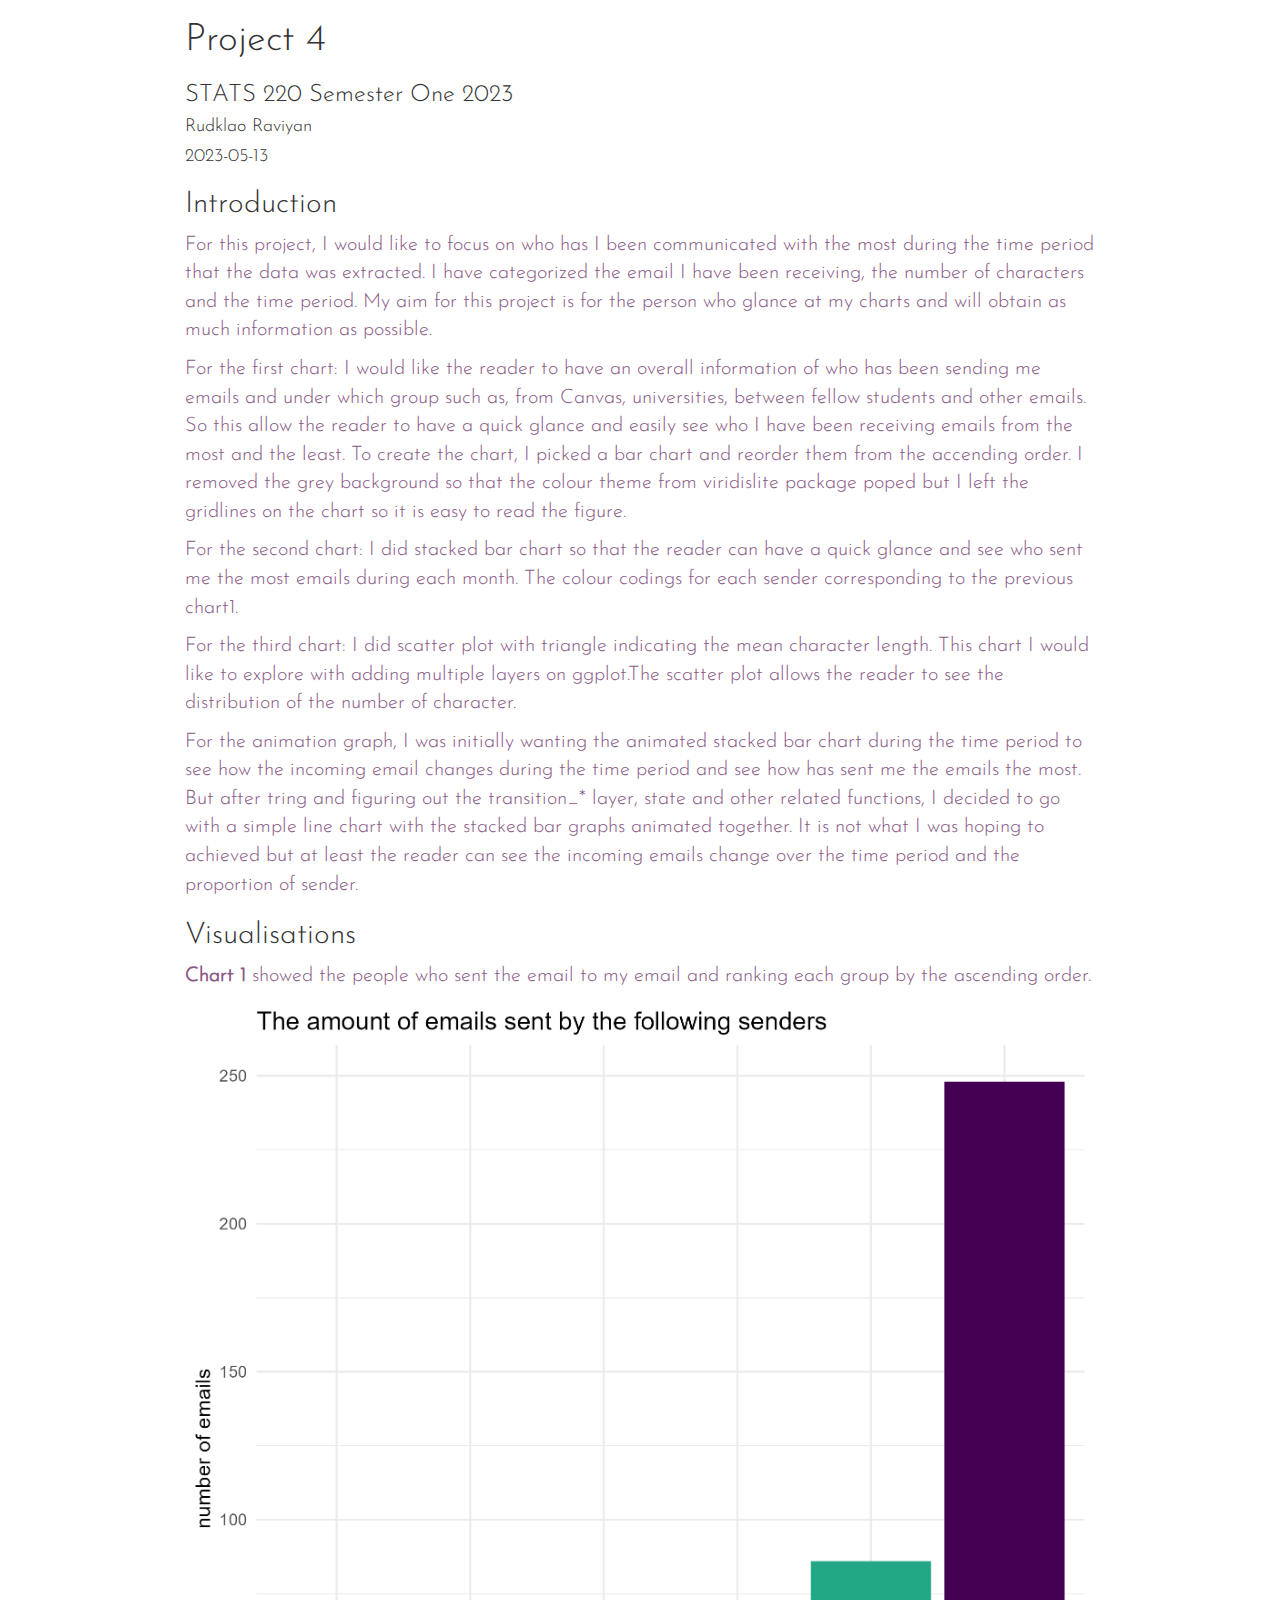
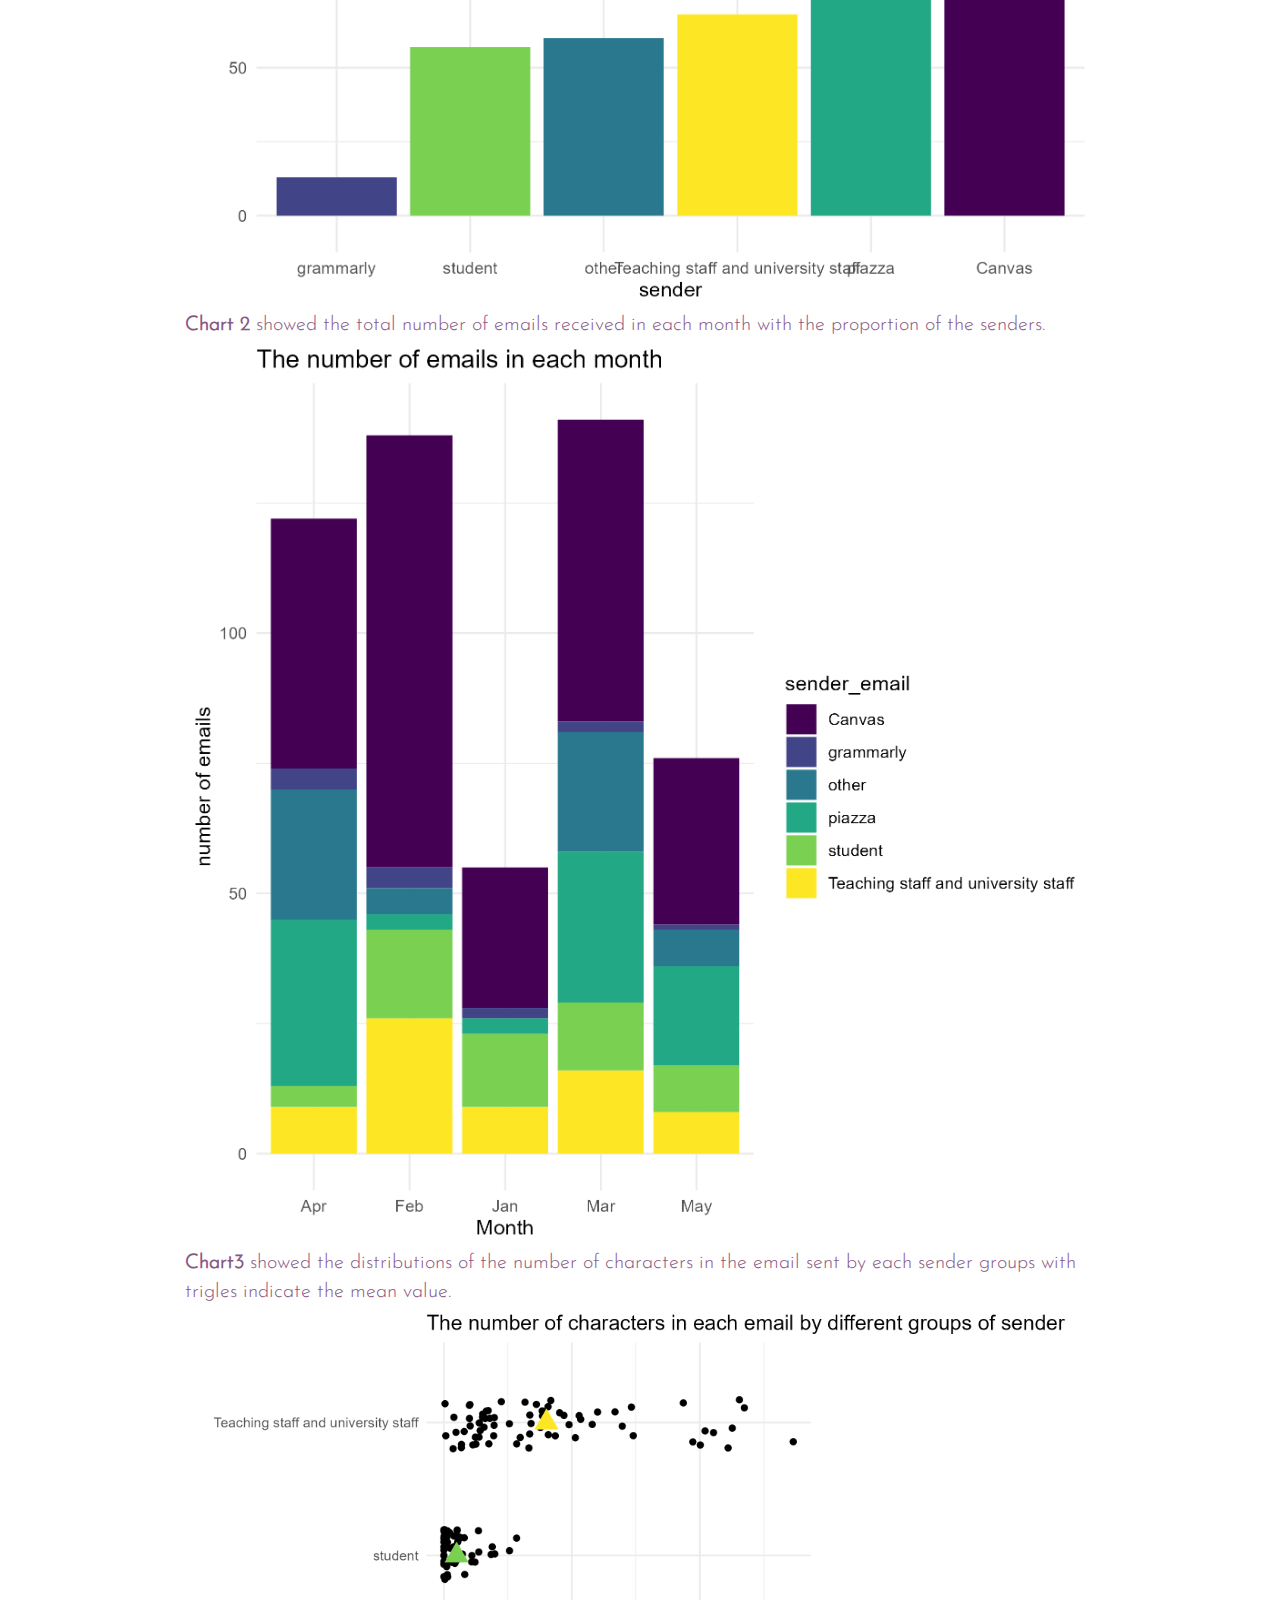
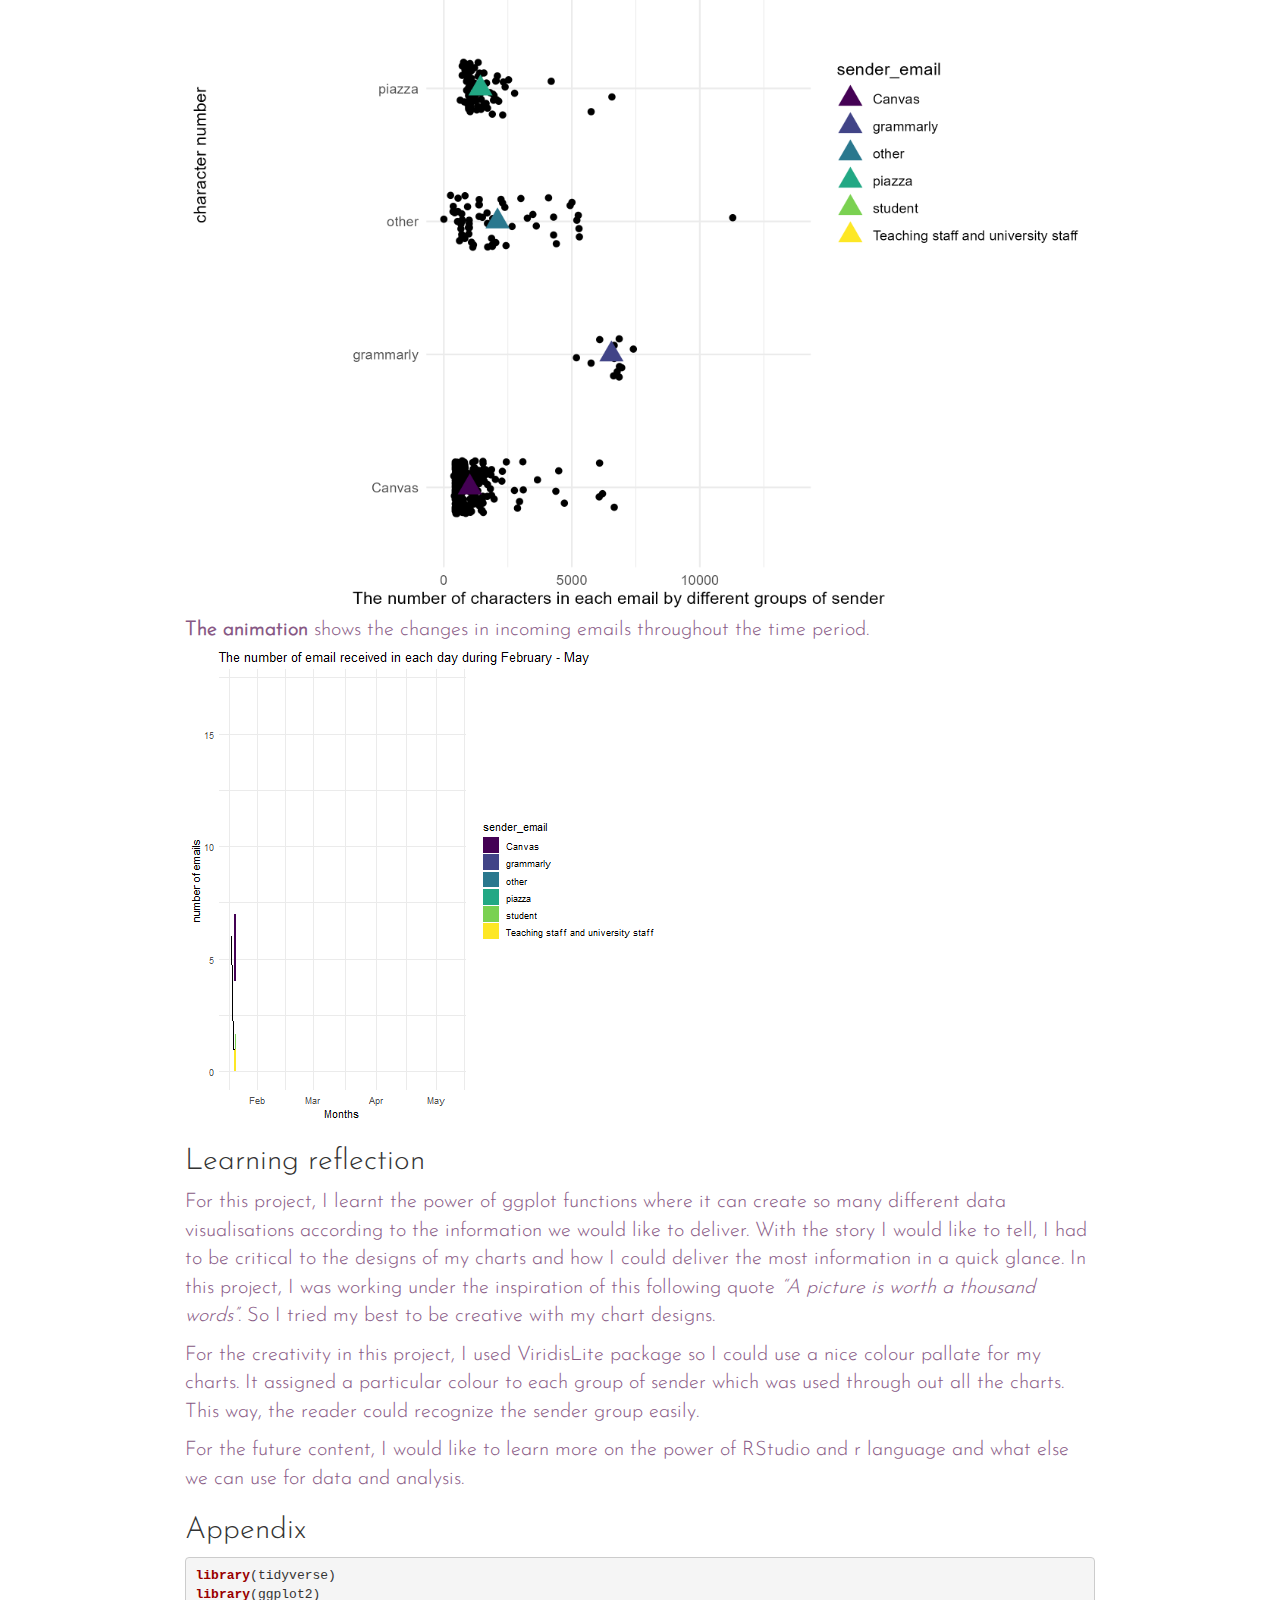
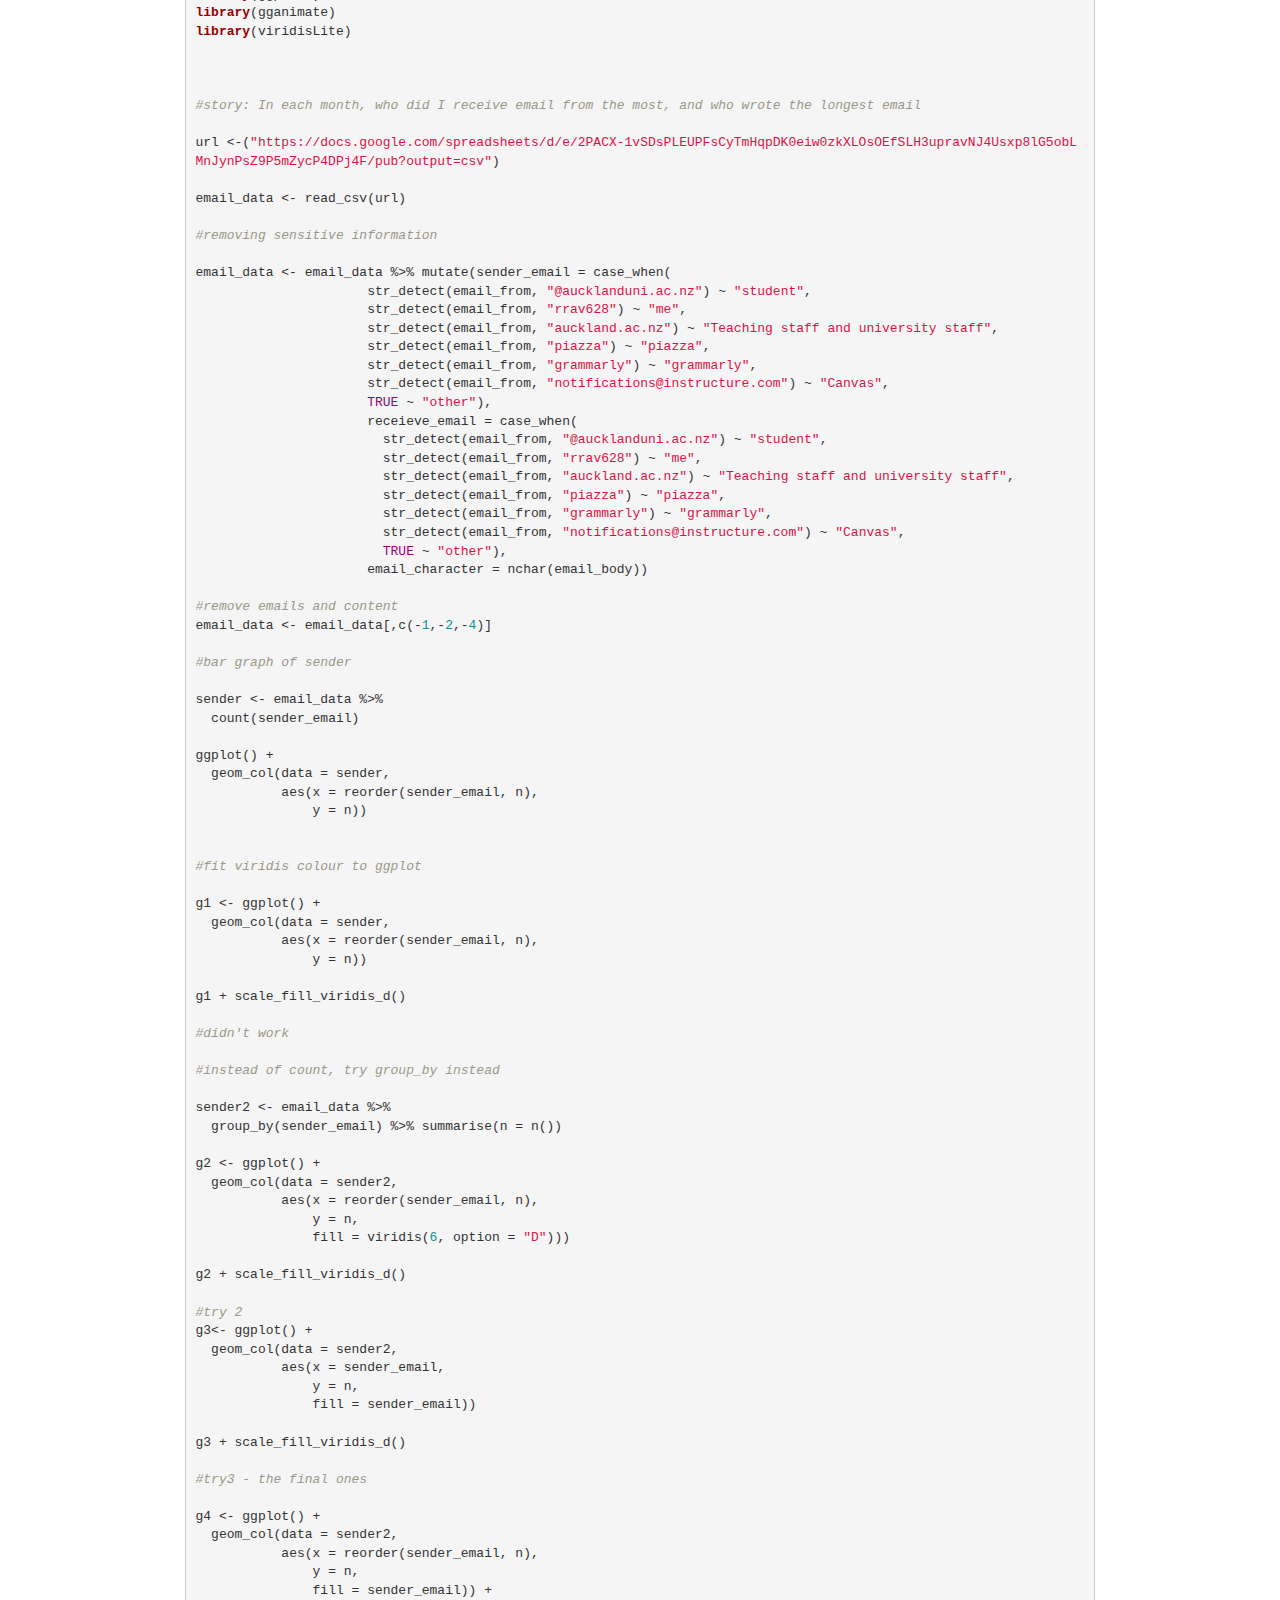
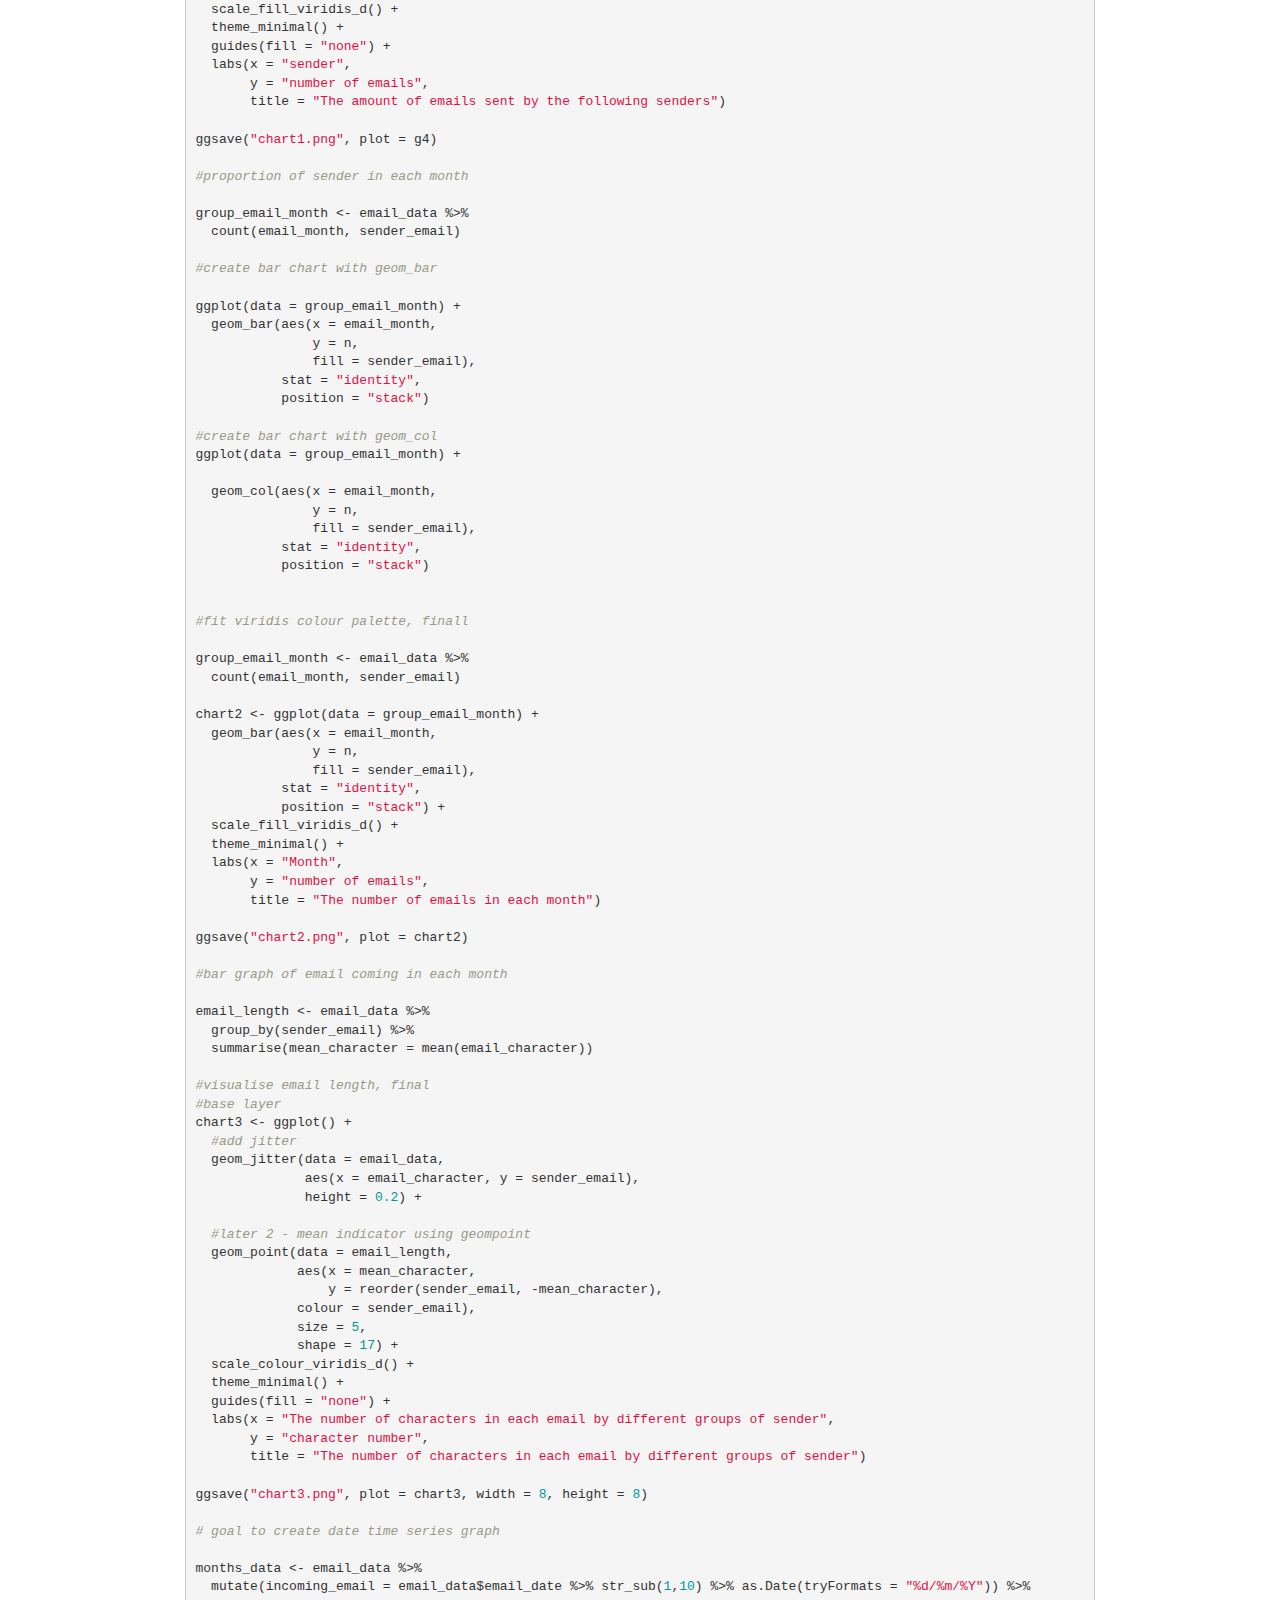
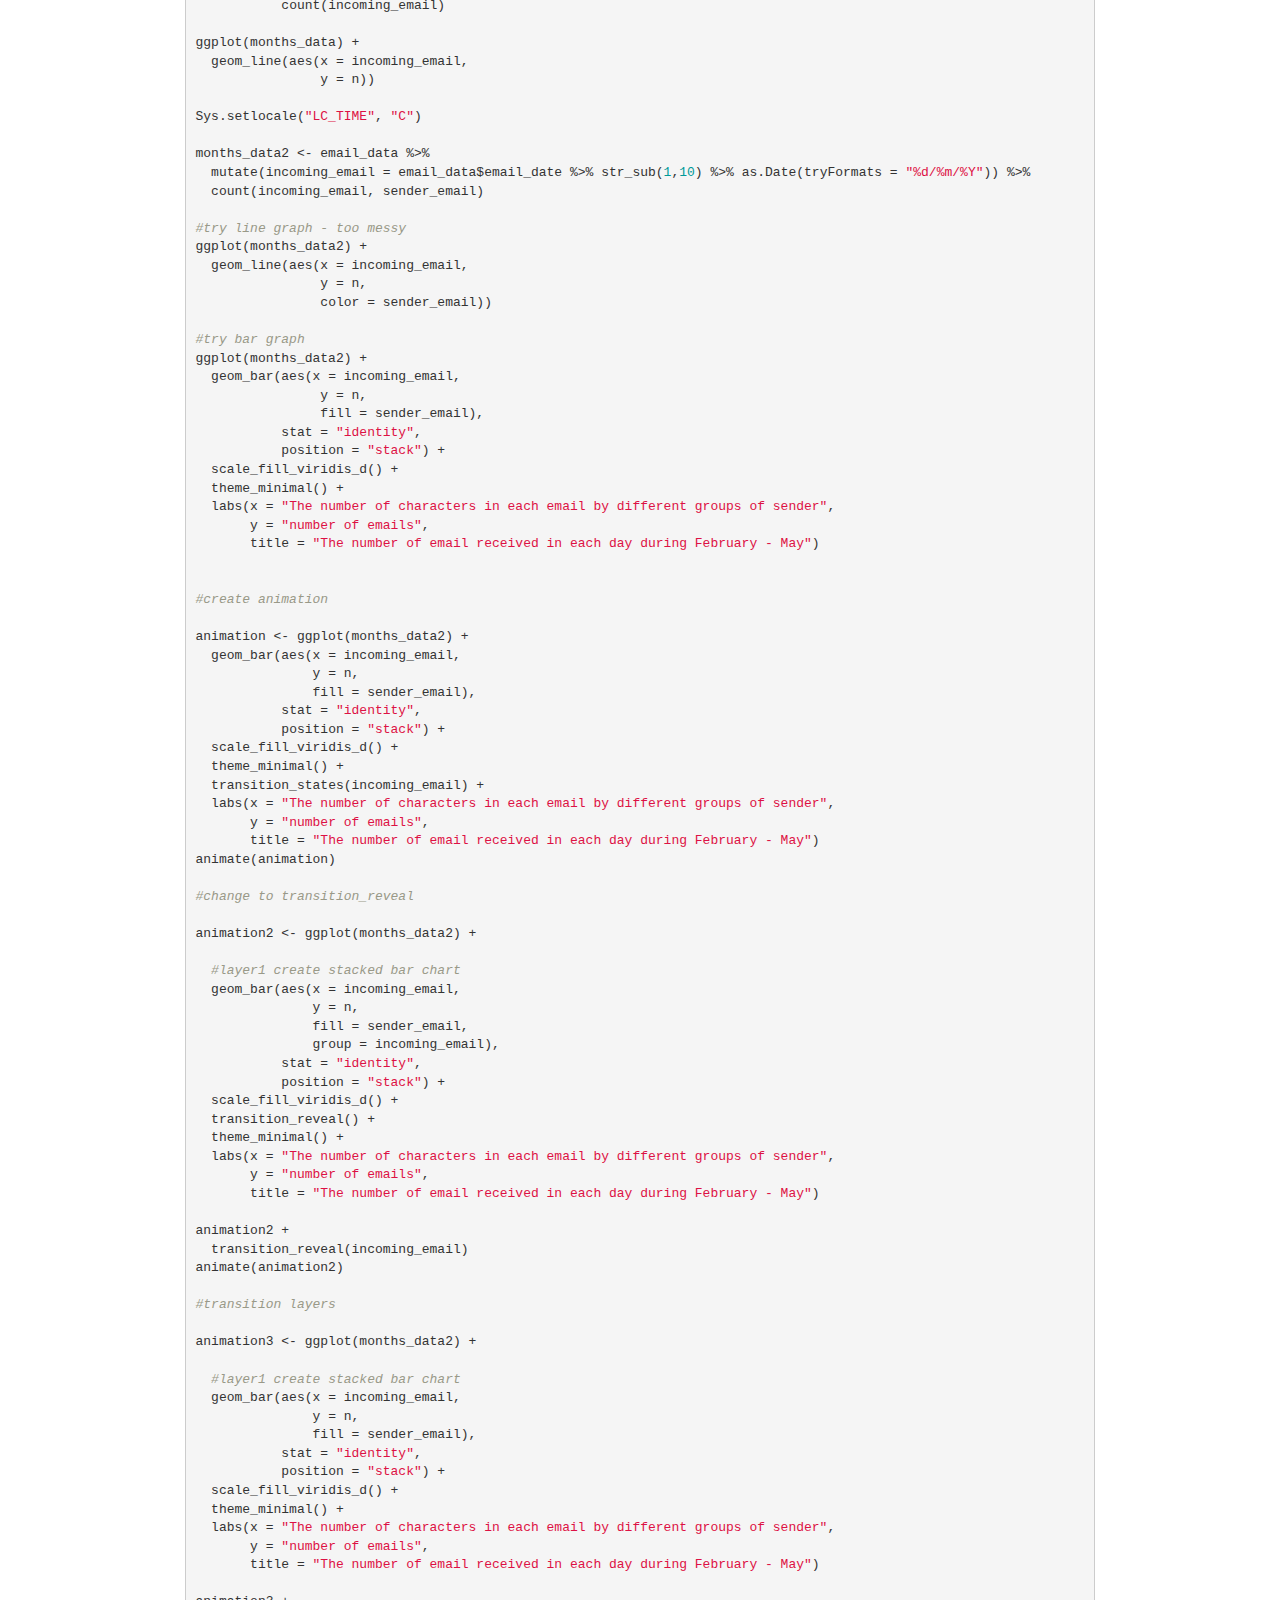
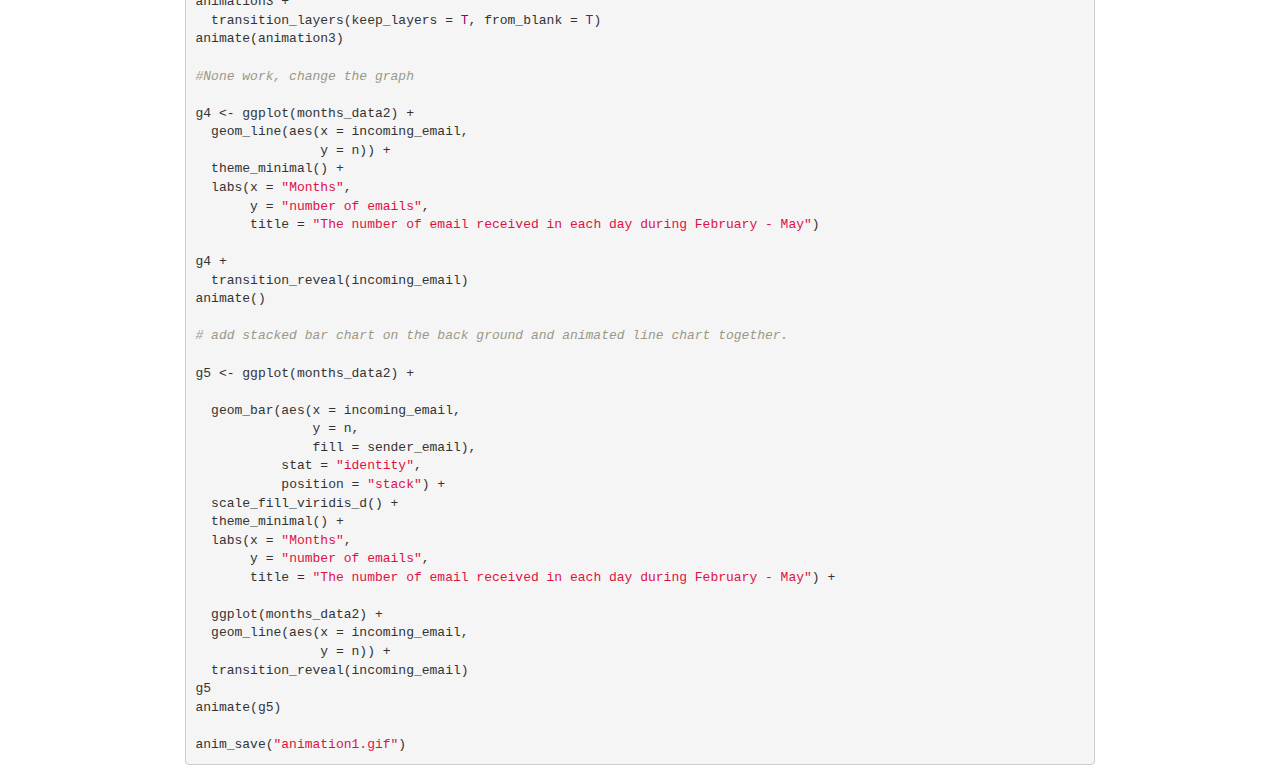
==== STATS220_A4.html @ 2126e326 "Add files via upload" ====
<!DOCTYPE html>

<html>

<head>

<meta charset="utf-8" />
<meta name="generator" content="pandoc" />
<meta http-equiv="X-UA-Compatible" content="IE=EDGE" />


<meta name="author" content="Rudklao Raviyan" />

<meta name="date" content="2023-05-13" />

<title>Project 4</title>

<script>// Pandoc 2.9 adds attributes on both header and div. We remove the former (to
// be compatible with the behavior of Pandoc < 2.8).
document.addEventListener('DOMContentLoaded', function(e) {
  var hs = document.querySelectorAll("div.section[class*='level'] > :first-child");
  var i, h, a;
  for (i = 0; i < hs.length; i++) {
    h = hs[i];
    if (!/^h[1-6]$/i.test(h.tagName)) continue;  // it should be a header h1-h6
    a = h.attributes;
    while (a.length > 0) h.removeAttribute(a[0].name);
  }
});
</script>
<script>/*! jQuery v3.6.0 | (c) OpenJS Foundation and other contributors | jquery.org/license */
!function(e,t){"use strict";"object"==typeof module&&"object"==typeof module.exports?module.exports=e.document?t(e,!0):function(e){if(!e.document)throw new Error("jQuery requires a window with a document");return t(e)}:t(e)}("undefined"!=typeof window?window:this,function(C,e){"use strict";var t=[],r=Object.getPrototypeOf,s=t.slice,g=t.flat?function(e){return t.flat.call(e)}:function(e){return t.concat.apply([],e)},u=t.push,i=t.indexOf,n={},o=n.toString,v=n.hasOwnProperty,a=v.toString,l=a.call(Object),y={},m=function(e){return"function"==typeof e&&"number"!=typeof e.nodeType&&"function"!=typeof e.item},x=function(e){return null!=e&&e===e.window},E=C.document,c={type:!0,src:!0,nonce:!0,noModule:!0};function b(e,t,n){var r,i,o=(n=n||E).createElement("script");if(o.text=e,t)for(r in c)(i=t[r]||t.getAttribute&&t.getAttribute(r))&&o.setAttribute(r,i);n.head.appendChild(o).parentNode.removeChild(o)}function w(e){return null==e?e+"":"object"==typeof e||"function"==typeof e?n[o.call(e)]||"object":typeof e}var f="3.6.0",S=function(e,t){return new S.fn.init(e,t)};function p(e){var t=!!e&&"length"in e&&e.length,n=w(e);return!m(e)&&!x(e)&&("array"===n||0===t||"number"==typeof t&&0<t&&t-1 in e)}S.fn=S.prototype={jquery:f,constructor:S,length:0,toArray:function(){return s.call(this)},get:function(e){return null==e?s.call(this):e<0?this[e+this.length]:this[e]},pushStack:function(e){var t=S.merge(this.constructor(),e);return t.prevObject=this,t},each:function(e){return S.each(this,e)},map:function(n){return this.pushStack(S.map(this,function(e,t){return n.call(e,t,e)}))},slice:function(){return this.pushStack(s.apply(this,arguments))},first:function(){return this.eq(0)},last:function(){return this.eq(-1)},even:function(){return this.pushStack(S.grep(this,function(e,t){return(t+1)%2}))},odd:function(){return this.pushStack(S.grep(this,function(e,t){return t%2}))},eq:function(e){var t=this.length,n=+e+(e<0?t:0);return this.pushStack(0<=n&&n<t?[this[n]]:[])},end:function(){return this.prevObject||this.constructor()},push:u,sort:t.sort,splice:t.splice},S.extend=S.fn.extend=function(){var e,t,n,r,i,o,a=arguments[0]||{},s=1,u=arguments.length,l=!1;for("boolean"==typeof a&&(l=a,a=arguments[s]||{},s++),"object"==typeof a||m(a)||(a={}),s===u&&(a=this,s--);s<u;s++)if(null!=(e=arguments[s]))for(t in e)r=e[t],"__proto__"!==t&&a!==r&&(l&&r&&(S.isPlainObject(r)||(i=Array.isArray(r)))?(n=a[t],o=i&&!Array.isArray(n)?[]:i||S.isPlainObject(n)?n:{},i=!1,a[t]=S.extend(l,o,r)):void 0!==r&&(a[t]=r));return a},S.extend({expando:"jQuery"+(f+Math.random()).replace(/\D/g,""),isReady:!0,error:function(e){throw new Error(e)},noop:function(){},isPlainObject:function(e){var t,n;return!(!e||"[object Object]"!==o.call(e))&&(!(t=r(e))||"function"==typeof(n=v.call(t,"constructor")&&t.constructor)&&a.call(n)===l)},isEmptyObject:function(e){var t;for(t in e)return!1;return!0},globalEval:function(e,t,n){b(e,{nonce:t&&t.nonce},n)},each:function(e,t){var n,r=0;if(p(e)){for(n=e.length;r<n;r++)if(!1===t.call(e[r],r,e[r]))break}else for(r in e)if(!1===t.call(e[r],r,e[r]))break;return e},makeArray:function(e,t){var n=t||[];return null!=e&&(p(Object(e))?S.merge(n,"string"==typeof e?[e]:e):u.call(n,e)),n},inArray:function(e,t,n){return null==t?-1:i.call(t,e,n)},merge:function(e,t){for(var n=+t.length,r=0,i=e.length;r<n;r++)e[i++]=t[r];return e.length=i,e},grep:function(e,t,n){for(var r=[],i=0,o=e.length,a=!n;i<o;i++)!t(e[i],i)!==a&&r.push(e[i]);return r},map:function(e,t,n){var r,i,o=0,a=[];if(p(e))for(r=e.length;o<r;o++)null!=(i=t(e[o],o,n))&&a.push(i);else for(o in e)null!=(i=t(e[o],o,n))&&a.push(i);return g(a)},guid:1,support:y}),"function"==typeof Symbol&&(S.fn[Symbol.iterator]=t[Symbol.iterator]),S.each("Boolean Number String Function Array Date RegExp Object Error Symbol".split(" "),function(e,t){n["[object "+t+"]"]=t.toLowerCase()});var d=function(n){var e,d,b,o,i,h,f,g,w,u,l,T,C,a,E,v,s,c,y,S="sizzle"+1*new Date,p=n.document,k=0,r=0,m=ue(),x=ue(),A=ue(),N=ue(),j=function(e,t){return e===t&&(l=!0),0},D={}.hasOwnProperty,t=[],q=t.pop,L=t.push,H=t.push,O=t.slice,P=function(e,t){for(var n=0,r=e.length;n<r;n++)if(e[n]===t)return n;return-1},R="checked|selected|async|autofocus|autoplay|controls|defer|disabled|hidden|ismap|loop|multiple|open|readonly|required|scoped",M="[\\x20\\t\\r\\n\\f]",I="(?:\\\\[\\da-fA-F]{1,6}"+M+"?|\\\\[^\\r\\n\\f]|[\\w-]|[^\0-\\x7f])+",W="\\["+M+"*("+I+")(?:"+M+"*([*^$|!~]?=)"+M+"*(?:'((?:\\\\.|[^\\\\'])*)'|\"((?:\\\\.|[^\\\\\"])*)\"|("+I+"))|)"+M+"*\\]",F=":("+I+")(?:\\((('((?:\\\\.|[^\\\\'])*)'|\"((?:\\\\.|[^\\\\\"])*)\")|((?:\\\\.|[^\\\\()[\\]]|"+W+")*)|.*)\\)|)",B=new RegExp(M+"+","g"),$=new RegExp("^"+M+"+|((?:^|[^\\\\])(?:\\\\.)*)"+M+"+$","g"),_=new RegExp("^"+M+"*,"+M+"*"),z=new RegExp("^"+M+"*([>+~]|"+M+")"+M+"*"),U=new RegExp(M+"|>"),X=new RegExp(F),V=new RegExp("^"+I+"$"),G={ID:new RegExp("^#("+I+")"),CLASS:new RegExp("^\\.("+I+")"),TAG:new RegExp("^("+I+"|[*])"),ATTR:new RegExp("^"+W),PSEUDO:new RegExp("^"+F),CHILD:new RegExp("^:(only|first|last|nth|nth-last)-(child|of-type)(?:\\("+M+"*(even|odd|(([+-]|)(\\d*)n|)"+M+"*(?:([+-]|)"+M+"*(\\d+)|))"+M+"*\\)|)","i"),bool:new RegExp("^(?:"+R+")$","i"),needsContext:new RegExp("^"+M+"*[>+~]|:(even|odd|eq|gt|lt|nth|first|last)(?:\\("+M+"*((?:-\\d)?\\d*)"+M+"*\\)|)(?=[^-]|$)","i")},Y=/HTML$/i,Q=/^(?:input|select|textarea|button)$/i,J=/^h\d$/i,K=/^[^{]+\{\s*\[native \w/,Z=/^(?:#([\w-]+)|(\w+)|\.([\w-]+))$/,ee=/[+~]/,te=new RegExp("\\\\[\\da-fA-F]{1,6}"+M+"?|\\\\([^\\r\\n\\f])","g"),ne=function(e,t){var n="0x"+e.slice(1)-65536;return t||(n<0?String.fromCharCode(n+65536):String.fromCharCode(n>>10|55296,1023&n|56320))},re=/([\0-\x1f\x7f]|^-?\d)|^-$|[^\0-\x1f\x7f-\uFFFF\w-]/g,ie=function(e,t){return t?"\0"===e?"\ufffd":e.slice(0,-1)+"\\"+e.charCodeAt(e.length-1).toString(16)+" ":"\\"+e},oe=function(){T()},ae=be(function(e){return!0===e.disabled&&"fieldset"===e.nodeName.toLowerCase()},{dir:"parentNode",next:"legend"});try{H.apply(t=O.call(p.childNodes),p.childNodes),t[p.childNodes.length].nodeType}catch(e){H={apply:t.length?function(e,t){L.apply(e,O.call(t))}:function(e,t){var n=e.length,r=0;while(e[n++]=t[r++]);e.length=n-1}}}function se(t,e,n,r){var i,o,a,s,u,l,c,f=e&&e.ownerDocument,p=e?e.nodeType:9;if(n=n||[],"string"!=typeof t||!t||1!==p&&9!==p&&11!==p)return n;if(!r&&(T(e),e=e||C,E)){if(11!==p&&(u=Z.exec(t)))if(i=u[1]){if(9===p){if(!(a=e.getElementById(i)))return n;if(a.id===i)return n.push(a),n}else if(f&&(a=f.getElementById(i))&&y(e,a)&&a.id===i)return n.push(a),n}else{if(u[2])return H.apply(n,e.getElementsByTagName(t)),n;if((i=u[3])&&d.getElementsByClassName&&e.getElementsByClassName)return H.apply(n,e.getElementsByClassName(i)),n}if(d.qsa&&!N[t+" "]&&(!v||!v.test(t))&&(1!==p||"object"!==e.nodeName.toLowerCase())){if(c=t,f=e,1===p&&(U.test(t)||z.test(t))){(f=ee.test(t)&&ye(e.parentNode)||e)===e&&d.scope||((s=e.getAttribute("id"))?s=s.replace(re,ie):e.setAttribute("id",s=S)),o=(l=h(t)).length;while(o--)l[o]=(s?"#"+s:":scope")+" "+xe(l[o]);c=l.join(",")}try{return H.apply(n,f.querySelectorAll(c)),n}catch(e){N(t,!0)}finally{s===S&&e.removeAttribute("id")}}}return g(t.replace($,"$1"),e,n,r)}function ue(){var r=[];return function e(t,n){return r.push(t+" ")>b.cacheLength&&delete e[r.shift()],e[t+" "]=n}}function le(e){return e[S]=!0,e}function ce(e){var t=C.createElement("fieldset");try{return!!e(t)}catch(e){return!1}finally{t.parentNode&&t.parentNode.removeChild(t),t=null}}function fe(e,t){var n=e.split("|"),r=n.length;while(r--)b.attrHandle[n[r]]=t}function pe(e,t){var n=t&&e,r=n&&1===e.nodeType&&1===t.nodeType&&e.sourceIndex-t.sourceIndex;if(r)return r;if(n)while(n=n.nextSibling)if(n===t)return-1;return e?1:-1}function de(t){return function(e){return"input"===e.nodeName.toLowerCase()&&e.type===t}}function he(n){return function(e){var t=e.nodeName.toLowerCase();return("input"===t||"button"===t)&&e.type===n}}function ge(t){return function(e){return"form"in e?e.parentNode&&!1===e.disabled?"label"in e?"label"in e.parentNode?e.parentNode.disabled===t:e.disabled===t:e.isDisabled===t||e.isDisabled!==!t&&ae(e)===t:e.disabled===t:"label"in e&&e.disabled===t}}function ve(a){return le(function(o){return o=+o,le(function(e,t){var n,r=a([],e.length,o),i=r.length;while(i--)e[n=r[i]]&&(e[n]=!(t[n]=e[n]))})})}function ye(e){return e&&"undefined"!=typeof e.getElementsByTagName&&e}for(e in d=se.support={},i=se.isXML=function(e){var t=e&&e.namespaceURI,n=e&&(e.ownerDocument||e).documentElement;return!Y.test(t||n&&n.nodeName||"HTML")},T=se.setDocument=function(e){var t,n,r=e?e.ownerDocument||e:p;return r!=C&&9===r.nodeType&&r.documentElement&&(a=(C=r).documentElement,E=!i(C),p!=C&&(n=C.defaultView)&&n.top!==n&&(n.addEventListener?n.addEventListener("unload",oe,!1):n.attachEvent&&n.attachEvent("onunload",oe)),d.scope=ce(function(e){return a.appendChild(e).appendChild(C.createElement("div")),"undefined"!=typeof e.querySelectorAll&&!e.querySelectorAll(":scope fieldset div").length}),d.attributes=ce(function(e){return e.className="i",!e.getAttribute("className")}),d.getElementsByTagName=ce(function(e){return e.appendChild(C.createComment("")),!e.getElementsByTagName("*").length}),d.getElementsByClassName=K.test(C.getElementsByClassName),d.getById=ce(function(e){return a.appendChild(e).id=S,!C.getElementsByName||!C.getElementsByName(S).length}),d.getById?(b.filter.ID=function(e){var t=e.replace(te,ne);return function(e){return e.getAttribute("id")===t}},b.find.ID=function(e,t){if("undefined"!=typeof t.getElementById&&E){var n=t.getElementById(e);return n?[n]:[]}}):(b.filter.ID=function(e){var n=e.replace(te,ne);return function(e){var t="undefined"!=typeof e.getAttributeNode&&e.getAttributeNode("id");return t&&t.value===n}},b.find.ID=function(e,t){if("undefined"!=typeof t.getElementById&&E){var n,r,i,o=t.getElementById(e);if(o){if((n=o.getAttributeNode("id"))&&n.value===e)return[o];i=t.getElementsByName(e),r=0;while(o=i[r++])if((n=o.getAttributeNode("id"))&&n.value===e)return[o]}return[]}}),b.find.TAG=d.getElementsByTagName?function(e,t){return"undefined"!=typeof t.getElementsByTagName?t.getElementsByTagName(e):d.qsa?t.querySelectorAll(e):void 0}:function(e,t){var n,r=[],i=0,o=t.getElementsByTagName(e);if("*"===e){while(n=o[i++])1===n.nodeType&&r.push(n);return r}return o},b.find.CLASS=d.getElementsByClassName&&function(e,t){if("undefined"!=typeof t.getElementsByClassName&&E)return t.getElementsByClassName(e)},s=[],v=[],(d.qsa=K.test(C.querySelectorAll))&&(ce(function(e){var t;a.appendChild(e).innerHTML="<a id='"+S+"'></a><select id='"+S+"-\r\\' msallowcapture=''><option selected=''></option></select>",e.querySelectorAll("[msallowcapture^='']").length&&v.push("[*^$]="+M+"*(?:''|\"\")"),e.querySelectorAll("[selected]").length||v.push("\\["+M+"*(?:value|"+R+")"),e.querySelectorAll("[id~="+S+"-]").length||v.push("~="),(t=C.createElement("input")).setAttribute("name",""),e.appendChild(t),e.querySelectorAll("[name='']").length||v.push("\\["+M+"*name"+M+"*="+M+"*(?:''|\"\")"),e.querySelectorAll(":checked").length||v.push(":checked"),e.querySelectorAll("a#"+S+"+*").length||v.push(".#.+[+~]"),e.querySelectorAll("\\\f"),v.push("[\\r\\n\\f]")}),ce(function(e){e.innerHTML="<a href='' disabled='disabled'></a><select disabled='disabled'><option/></select>";var t=C.createElement("input");t.setAttribute("type","hidden"),e.appendChild(t).setAttribute("name","D"),e.querySelectorAll("[name=d]").length&&v.push("name"+M+"*[*^$|!~]?="),2!==e.querySelectorAll(":enabled").length&&v.push(":enabled",":disabled"),a.appendChild(e).disabled=!0,2!==e.querySelectorAll(":disabled").length&&v.push(":enabled",":disabled"),e.querySelectorAll("*,:x"),v.push(",.*:")})),(d.matchesSelector=K.test(c=a.matches||a.webkitMatchesSelector||a.mozMatchesSelector||a.oMatchesSelector||a.msMatchesSelector))&&ce(function(e){d.disconnectedMatch=c.call(e,"*"),c.call(e,"[s!='']:x"),s.push("!=",F)}),v=v.length&&new RegExp(v.join("|")),s=s.length&&new RegExp(s.join("|")),t=K.test(a.compareDocumentPosition),y=t||K.test(a.contains)?function(e,t){var n=9===e.nodeType?e.documentElement:e,r=t&&t.parentNode;return e===r||!(!r||1!==r.nodeType||!(n.contains?n.contains(r):e.compareDocumentPosition&&16&e.compareDocumentPosition(r)))}:function(e,t){if(t)while(t=t.parentNode)if(t===e)return!0;return!1},j=t?function(e,t){if(e===t)return l=!0,0;var n=!e.compareDocumentPosition-!t.compareDocumentPosition;return n||(1&(n=(e.ownerDocument||e)==(t.ownerDocument||t)?e.compareDocumentPosition(t):1)||!d.sortDetached&&t.compareDocumentPosition(e)===n?e==C||e.ownerDocument==p&&y(p,e)?-1:t==C||t.ownerDocument==p&&y(p,t)?1:u?P(u,e)-P(u,t):0:4&n?-1:1)}:function(e,t){if(e===t)return l=!0,0;var n,r=0,i=e.parentNode,o=t.parentNode,a=[e],s=[t];if(!i||!o)return e==C?-1:t==C?1:i?-1:o?1:u?P(u,e)-P(u,t):0;if(i===o)return pe(e,t);n=e;while(n=n.parentNode)a.unshift(n);n=t;while(n=n.parentNode)s.unshift(n);while(a[r]===s[r])r++;return r?pe(a[r],s[r]):a[r]==p?-1:s[r]==p?1:0}),C},se.matches=function(e,t){return se(e,null,null,t)},se.matchesSelector=function(e,t){if(T(e),d.matchesSelector&&E&&!N[t+" "]&&(!s||!s.test(t))&&(!v||!v.test(t)))try{var n=c.call(e,t);if(n||d.disconnectedMatch||e.document&&11!==e.document.nodeType)return n}catch(e){N(t,!0)}return 0<se(t,C,null,[e]).length},se.contains=function(e,t){return(e.ownerDocument||e)!=C&&T(e),y(e,t)},se.attr=function(e,t){(e.ownerDocument||e)!=C&&T(e);var n=b.attrHandle[t.toLowerCase()],r=n&&D.call(b.attrHandle,t.toLowerCase())?n(e,t,!E):void 0;return void 0!==r?r:d.attributes||!E?e.getAttribute(t):(r=e.getAttributeNode(t))&&r.specified?r.value:null},se.escape=function(e){return(e+"").replace(re,ie)},se.error=function(e){throw new Error("Syntax error, unrecognized expression: "+e)},se.uniqueSort=function(e){var t,n=[],r=0,i=0;if(l=!d.detectDuplicates,u=!d.sortStable&&e.slice(0),e.sort(j),l){while(t=e[i++])t===e[i]&&(r=n.push(i));while(r--)e.splice(n[r],1)}return u=null,e},o=se.getText=function(e){var t,n="",r=0,i=e.nodeType;if(i){if(1===i||9===i||11===i){if("string"==typeof e.textContent)return e.textContent;for(e=e.firstChild;e;e=e.nextSibling)n+=o(e)}else if(3===i||4===i)return e.nodeValue}else while(t=e[r++])n+=o(t);return n},(b=se.selectors={cacheLength:50,createPseudo:le,match:G,attrHandle:{},find:{},relative:{">":{dir:"parentNode",first:!0}," ":{dir:"parentNode"},"+":{dir:"previousSibling",first:!0},"~":{dir:"previousSibling"}},preFilter:{ATTR:function(e){return e[1]=e[1].replace(te,ne),e[3]=(e[3]||e[4]||e[5]||"").replace(te,ne),"~="===e[2]&&(e[3]=" "+e[3]+" "),e.slice(0,4)},CHILD:function(e){return e[1]=e[1].toLowerCase(),"nth"===e[1].slice(0,3)?(e[3]||se.error(e[0]),e[4]=+(e[4]?e[5]+(e[6]||1):2*("even"===e[3]||"odd"===e[3])),e[5]=+(e[7]+e[8]||"odd"===e[3])):e[3]&&se.error(e[0]),e},PSEUDO:function(e){var t,n=!e[6]&&e[2];return G.CHILD.test(e[0])?null:(e[3]?e[2]=e[4]||e[5]||"":n&&X.test(n)&&(t=h(n,!0))&&(t=n.indexOf(")",n.length-t)-n.length)&&(e[0]=e[0].slice(0,t),e[2]=n.slice(0,t)),e.slice(0,3))}},filter:{TAG:function(e){var t=e.replace(te,ne).toLowerCase();return"*"===e?function(){return!0}:function(e){return e.nodeName&&e.nodeName.toLowerCase()===t}},CLASS:function(e){var t=m[e+" "];return t||(t=new RegExp("(^|"+M+")"+e+"("+M+"|$)"))&&m(e,function(e){return t.test("string"==typeof e.className&&e.className||"undefined"!=typeof e.getAttribute&&e.getAttribute("class")||"")})},ATTR:function(n,r,i){return function(e){var t=se.attr(e,n);return null==t?"!="===r:!r||(t+="","="===r?t===i:"!="===r?t!==i:"^="===r?i&&0===t.indexOf(i):"*="===r?i&&-1<t.indexOf(i):"$="===r?i&&t.slice(-i.length)===i:"~="===r?-1<(" "+t.replace(B," ")+" ").indexOf(i):"|="===r&&(t===i||t.slice(0,i.length+1)===i+"-"))}},CHILD:function(h,e,t,g,v){var y="nth"!==h.slice(0,3),m="last"!==h.slice(-4),x="of-type"===e;return 1===g&&0===v?function(e){return!!e.parentNode}:function(e,t,n){var r,i,o,a,s,u,l=y!==m?"nextSibling":"previousSibling",c=e.parentNode,f=x&&e.nodeName.toLowerCase(),p=!n&&!x,d=!1;if(c){if(y){while(l){a=e;while(a=a[l])if(x?a.nodeName.toLowerCase()===f:1===a.nodeType)return!1;u=l="only"===h&&!u&&"nextSibling"}return!0}if(u=[m?c.firstChild:c.lastChild],m&&p){d=(s=(r=(i=(o=(a=c)[S]||(a[S]={}))[a.uniqueID]||(o[a.uniqueID]={}))[h]||[])[0]===k&&r[1])&&r[2],a=s&&c.childNodes[s];while(a=++s&&a&&a[l]||(d=s=0)||u.pop())if(1===a.nodeType&&++d&&a===e){i[h]=[k,s,d];break}}else if(p&&(d=s=(r=(i=(o=(a=e)[S]||(a[S]={}))[a.uniqueID]||(o[a.uniqueID]={}))[h]||[])[0]===k&&r[1]),!1===d)while(a=++s&&a&&a[l]||(d=s=0)||u.pop())if((x?a.nodeName.toLowerCase()===f:1===a.nodeType)&&++d&&(p&&((i=(o=a[S]||(a[S]={}))[a.uniqueID]||(o[a.uniqueID]={}))[h]=[k,d]),a===e))break;return(d-=v)===g||d%g==0&&0<=d/g}}},PSEUDO:function(e,o){var t,a=b.pseudos[e]||b.setFilters[e.toLowerCase()]||se.error("unsupported pseudo: "+e);return a[S]?a(o):1<a.length?(t=[e,e,"",o],b.setFilters.hasOwnProperty(e.toLowerCase())?le(function(e,t){var n,r=a(e,o),i=r.length;while(i--)e[n=P(e,r[i])]=!(t[n]=r[i])}):function(e){return a(e,0,t)}):a}},pseudos:{not:le(function(e){var r=[],i=[],s=f(e.replace($,"$1"));return s[S]?le(function(e,t,n,r){var i,o=s(e,null,r,[]),a=e.length;while(a--)(i=o[a])&&(e[a]=!(t[a]=i))}):function(e,t,n){return r[0]=e,s(r,null,n,i),r[0]=null,!i.pop()}}),has:le(function(t){return function(e){return 0<se(t,e).length}}),contains:le(function(t){return t=t.replace(te,ne),function(e){return-1<(e.textContent||o(e)).indexOf(t)}}),lang:le(function(n){return V.test(n||"")||se.error("unsupported lang: "+n),n=n.replace(te,ne).toLowerCase(),function(e){var t;do{if(t=E?e.lang:e.getAttribute("xml:lang")||e.getAttribute("lang"))return(t=t.toLowerCase())===n||0===t.indexOf(n+"-")}while((e=e.parentNode)&&1===e.nodeType);return!1}}),target:function(e){var t=n.location&&n.location.hash;return t&&t.slice(1)===e.id},root:function(e){return e===a},focus:function(e){return e===C.activeElement&&(!C.hasFocus||C.hasFocus())&&!!(e.type||e.href||~e.tabIndex)},enabled:ge(!1),disabled:ge(!0),checked:function(e){var t=e.nodeName.toLowerCase();return"input"===t&&!!e.checked||"option"===t&&!!e.selected},selected:function(e){return e.parentNode&&e.parentNode.selectedIndex,!0===e.selected},empty:function(e){for(e=e.firstChild;e;e=e.nextSibling)if(e.nodeType<6)return!1;return!0},parent:function(e){return!b.pseudos.empty(e)},header:function(e){return J.test(e.nodeName)},input:function(e){return Q.test(e.nodeName)},button:function(e){var t=e.nodeName.toLowerCase();return"input"===t&&"button"===e.type||"button"===t},text:function(e){var t;return"input"===e.nodeName.toLowerCase()&&"text"===e.type&&(null==(t=e.getAttribute("type"))||"text"===t.toLowerCase())},first:ve(function(){return[0]}),last:ve(function(e,t){return[t-1]}),eq:ve(function(e,t,n){return[n<0?n+t:n]}),even:ve(function(e,t){for(var n=0;n<t;n+=2)e.push(n);return e}),odd:ve(function(e,t){for(var n=1;n<t;n+=2)e.push(n);return e}),lt:ve(function(e,t,n){for(var r=n<0?n+t:t<n?t:n;0<=--r;)e.push(r);return e}),gt:ve(function(e,t,n){for(var r=n<0?n+t:n;++r<t;)e.push(r);return e})}}).pseudos.nth=b.pseudos.eq,{radio:!0,checkbox:!0,file:!0,password:!0,image:!0})b.pseudos[e]=de(e);for(e in{submit:!0,reset:!0})b.pseudos[e]=he(e);function me(){}function xe(e){for(var t=0,n=e.length,r="";t<n;t++)r+=e[t].value;return r}function be(s,e,t){var u=e.dir,l=e.next,c=l||u,f=t&&"parentNode"===c,p=r++;return e.first?function(e,t,n){while(e=e[u])if(1===e.nodeType||f)return s(e,t,n);return!1}:function(e,t,n){var r,i,o,a=[k,p];if(n){while(e=e[u])if((1===e.nodeType||f)&&s(e,t,n))return!0}else while(e=e[u])if(1===e.nodeType||f)if(i=(o=e[S]||(e[S]={}))[e.uniqueID]||(o[e.uniqueID]={}),l&&l===e.nodeName.toLowerCase())e=e[u]||e;else{if((r=i[c])&&r[0]===k&&r[1]===p)return a[2]=r[2];if((i[c]=a)[2]=s(e,t,n))return!0}return!1}}function we(i){return 1<i.length?function(e,t,n){var r=i.length;while(r--)if(!i[r](e,t,n))return!1;return!0}:i[0]}function Te(e,t,n,r,i){for(var o,a=[],s=0,u=e.length,l=null!=t;s<u;s++)(o=e[s])&&(n&&!n(o,r,i)||(a.push(o),l&&t.push(s)));return a}function Ce(d,h,g,v,y,e){return v&&!v[S]&&(v=Ce(v)),y&&!y[S]&&(y=Ce(y,e)),le(function(e,t,n,r){var i,o,a,s=[],u=[],l=t.length,c=e||function(e,t,n){for(var r=0,i=t.length;r<i;r++)se(e,t[r],n);return n}(h||"*",n.nodeType?[n]:n,[]),f=!d||!e&&h?c:Te(c,s,d,n,r),p=g?y||(e?d:l||v)?[]:t:f;if(g&&g(f,p,n,r),v){i=Te(p,u),v(i,[],n,r),o=i.length;while(o--)(a=i[o])&&(p[u[o]]=!(f[u[o]]=a))}if(e){if(y||d){if(y){i=[],o=p.length;while(o--)(a=p[o])&&i.push(f[o]=a);y(null,p=[],i,r)}o=p.length;while(o--)(a=p[o])&&-1<(i=y?P(e,a):s[o])&&(e[i]=!(t[i]=a))}}else p=Te(p===t?p.splice(l,p.length):p),y?y(null,t,p,r):H.apply(t,p)})}function Ee(e){for(var i,t,n,r=e.length,o=b.relative[e[0].type],a=o||b.relative[" "],s=o?1:0,u=be(function(e){return e===i},a,!0),l=be(function(e){return-1<P(i,e)},a,!0),c=[function(e,t,n){var r=!o&&(n||t!==w)||((i=t).nodeType?u(e,t,n):l(e,t,n));return i=null,r}];s<r;s++)if(t=b.relative[e[s].type])c=[be(we(c),t)];else{if((t=b.filter[e[s].type].apply(null,e[s].matches))[S]){for(n=++s;n<r;n++)if(b.relative[e[n].type])break;return Ce(1<s&&we(c),1<s&&xe(e.slice(0,s-1).concat({value:" "===e[s-2].type?"*":""})).replace($,"$1"),t,s<n&&Ee(e.slice(s,n)),n<r&&Ee(e=e.slice(n)),n<r&&xe(e))}c.push(t)}return we(c)}return me.prototype=b.filters=b.pseudos,b.setFilters=new me,h=se.tokenize=function(e,t){var n,r,i,o,a,s,u,l=x[e+" "];if(l)return t?0:l.slice(0);a=e,s=[],u=b.preFilter;while(a){for(o in n&&!(r=_.exec(a))||(r&&(a=a.slice(r[0].length)||a),s.push(i=[])),n=!1,(r=z.exec(a))&&(n=r.shift(),i.push({value:n,type:r[0].replace($," ")}),a=a.slice(n.length)),b.filter)!(r=G[o].exec(a))||u[o]&&!(r=u[o](r))||(n=r.shift(),i.push({value:n,type:o,matches:r}),a=a.slice(n.length));if(!n)break}return t?a.length:a?se.error(e):x(e,s).slice(0)},f=se.compile=function(e,t){var n,v,y,m,x,r,i=[],o=[],a=A[e+" "];if(!a){t||(t=h(e)),n=t.length;while(n--)(a=Ee(t[n]))[S]?i.push(a):o.push(a);(a=A(e,(v=o,m=0<(y=i).length,x=0<v.length,r=function(e,t,n,r,i){var o,a,s,u=0,l="0",c=e&&[],f=[],p=w,d=e||x&&b.find.TAG("*",i),h=k+=null==p?1:Math.random()||.1,g=d.length;for(i&&(w=t==C||t||i);l!==g&&null!=(o=d[l]);l++){if(x&&o){a=0,t||o.ownerDocument==C||(T(o),n=!E);while(s=v[a++])if(s(o,t||C,n)){r.push(o);break}i&&(k=h)}m&&((o=!s&&o)&&u--,e&&c.push(o))}if(u+=l,m&&l!==u){a=0;while(s=y[a++])s(c,f,t,n);if(e){if(0<u)while(l--)c[l]||f[l]||(f[l]=q.call(r));f=Te(f)}H.apply(r,f),i&&!e&&0<f.length&&1<u+y.length&&se.uniqueSort(r)}return i&&(k=h,w=p),c},m?le(r):r))).selector=e}return a},g=se.select=function(e,t,n,r){var i,o,a,s,u,l="function"==typeof e&&e,c=!r&&h(e=l.selector||e);if(n=n||[],1===c.length){if(2<(o=c[0]=c[0].slice(0)).length&&"ID"===(a=o[0]).type&&9===t.nodeType&&E&&b.relative[o[1].type]){if(!(t=(b.find.ID(a.matches[0].replace(te,ne),t)||[])[0]))return n;l&&(t=t.parentNode),e=e.slice(o.shift().value.length)}i=G.needsContext.test(e)?0:o.length;while(i--){if(a=o[i],b.relative[s=a.type])break;if((u=b.find[s])&&(r=u(a.matches[0].replace(te,ne),ee.test(o[0].type)&&ye(t.parentNode)||t))){if(o.splice(i,1),!(e=r.length&&xe(o)))return H.apply(n,r),n;break}}}return(l||f(e,c))(r,t,!E,n,!t||ee.test(e)&&ye(t.parentNode)||t),n},d.sortStable=S.split("").sort(j).join("")===S,d.detectDuplicates=!!l,T(),d.sortDetached=ce(function(e){return 1&e.compareDocumentPosition(C.createElement("fieldset"))}),ce(function(e){return e.innerHTML="<a href='#'></a>","#"===e.firstChild.getAttribute("href")})||fe("type|href|height|width",function(e,t,n){if(!n)return e.getAttribute(t,"type"===t.toLowerCase()?1:2)}),d.attributes&&ce(function(e){return e.innerHTML="<input/>",e.firstChild.setAttribute("value",""),""===e.firstChild.getAttribute("value")})||fe("value",function(e,t,n){if(!n&&"input"===e.nodeName.toLowerCase())return e.defaultValue}),ce(function(e){return null==e.getAttribute("disabled")})||fe(R,function(e,t,n){var r;if(!n)return!0===e[t]?t.toLowerCase():(r=e.getAttributeNode(t))&&r.specified?r.value:null}),se}(C);S.find=d,S.expr=d.selectors,S.expr[":"]=S.expr.pseudos,S.uniqueSort=S.unique=d.uniqueSort,S.text=d.getText,S.isXMLDoc=d.isXML,S.contains=d.contains,S.escapeSelector=d.escape;var h=function(e,t,n){var r=[],i=void 0!==n;while((e=e[t])&&9!==e.nodeType)if(1===e.nodeType){if(i&&S(e).is(n))break;r.push(e)}return r},T=function(e,t){for(var n=[];e;e=e.nextSibling)1===e.nodeType&&e!==t&&n.push(e);return n},k=S.expr.match.needsContext;function A(e,t){return e.nodeName&&e.nodeName.toLowerCase()===t.toLowerCase()}var N=/^<([a-z][^\/\0>:\x20\t\r\n\f]*)[\x20\t\r\n\f]*\/?>(?:<\/\1>|)$/i;function j(e,n,r){return m(n)?S.grep(e,function(e,t){return!!n.call(e,t,e)!==r}):n.nodeType?S.grep(e,function(e){return e===n!==r}):"string"!=typeof n?S.grep(e,function(e){return-1<i.call(n,e)!==r}):S.filter(n,e,r)}S.filter=function(e,t,n){var r=t[0];return n&&(e=":not("+e+")"),1===t.length&&1===r.nodeType?S.find.matchesSelector(r,e)?[r]:[]:S.find.matches(e,S.grep(t,function(e){return 1===e.nodeType}))},S.fn.extend({find:function(e){var t,n,r=this.length,i=this;if("string"!=typeof e)return this.pushStack(S(e).filter(function(){for(t=0;t<r;t++)if(S.contains(i[t],this))return!0}));for(n=this.pushStack([]),t=0;t<r;t++)S.find(e,i[t],n);return 1<r?S.uniqueSort(n):n},filter:function(e){return this.pushStack(j(this,e||[],!1))},not:function(e){return this.pushStack(j(this,e||[],!0))},is:function(e){return!!j(this,"string"==typeof e&&k.test(e)?S(e):e||[],!1).length}});var D,q=/^(?:\s*(<[\w\W]+>)[^>]*|#([\w-]+))$/;(S.fn.init=function(e,t,n){var r,i;if(!e)return this;if(n=n||D,"string"==typeof e){if(!(r="<"===e[0]&&">"===e[e.length-1]&&3<=e.length?[null,e,null]:q.exec(e))||!r[1]&&t)return!t||t.jquery?(t||n).find(e):this.constructor(t).find(e);if(r[1]){if(t=t instanceof S?t[0]:t,S.merge(this,S.parseHTML(r[1],t&&t.nodeType?t.ownerDocument||t:E,!0)),N.test(r[1])&&S.isPlainObject(t))for(r in t)m(this[r])?this[r](t[r]):this.attr(r,t[r]);return this}return(i=E.getElementById(r[2]))&&(this[0]=i,this.length=1),this}return e.nodeType?(this[0]=e,this.length=1,this):m(e)?void 0!==n.ready?n.ready(e):e(S):S.makeArray(e,this)}).prototype=S.fn,D=S(E);var L=/^(?:parents|prev(?:Until|All))/,H={children:!0,contents:!0,next:!0,prev:!0};function O(e,t){while((e=e[t])&&1!==e.nodeType);return e}S.fn.extend({has:function(e){var t=S(e,this),n=t.length;return this.filter(function(){for(var e=0;e<n;e++)if(S.contains(this,t[e]))return!0})},closest:function(e,t){var n,r=0,i=this.length,o=[],a="string"!=typeof e&&S(e);if(!k.test(e))for(;r<i;r++)for(n=this[r];n&&n!==t;n=n.parentNode)if(n.nodeType<11&&(a?-1<a.index(n):1===n.nodeType&&S.find.matchesSelector(n,e))){o.push(n);break}return this.pushStack(1<o.length?S.uniqueSort(o):o)},index:function(e){return e?"string"==typeof e?i.call(S(e),this[0]):i.call(this,e.jquery?e[0]:e):this[0]&&this[0].parentNode?this.first().prevAll().length:-1},add:function(e,t){return this.pushStack(S.uniqueSort(S.merge(this.get(),S(e,t))))},addBack:function(e){return this.add(null==e?this.prevObject:this.prevObject.filter(e))}}),S.each({parent:function(e){var t=e.parentNode;return t&&11!==t.nodeType?t:null},parents:function(e){return h(e,"parentNode")},parentsUntil:function(e,t,n){return h(e,"parentNode",n)},next:function(e){return O(e,"nextSibling")},prev:function(e){return O(e,"previousSibling")},nextAll:function(e){return h(e,"nextSibling")},prevAll:function(e){return h(e,"previousSibling")},nextUntil:function(e,t,n){return h(e,"nextSibling",n)},prevUntil:function(e,t,n){return h(e,"previousSibling",n)},siblings:function(e){return T((e.parentNode||{}).firstChild,e)},children:function(e){return T(e.firstChild)},contents:function(e){return null!=e.contentDocument&&r(e.contentDocument)?e.contentDocument:(A(e,"template")&&(e=e.content||e),S.merge([],e.childNodes))}},function(r,i){S.fn[r]=function(e,t){var n=S.map(this,i,e);return"Until"!==r.slice(-5)&&(t=e),t&&"string"==typeof t&&(n=S.filter(t,n)),1<this.length&&(H[r]||S.uniqueSort(n),L.test(r)&&n.reverse()),this.pushStack(n)}});var P=/[^\x20\t\r\n\f]+/g;function R(e){return e}function M(e){throw e}function I(e,t,n,r){var i;try{e&&m(i=e.promise)?i.call(e).done(t).fail(n):e&&m(i=e.then)?i.call(e,t,n):t.apply(void 0,[e].slice(r))}catch(e){n.apply(void 0,[e])}}S.Callbacks=function(r){var e,n;r="string"==typeof r?(e=r,n={},S.each(e.match(P)||[],function(e,t){n[t]=!0}),n):S.extend({},r);var i,t,o,a,s=[],u=[],l=-1,c=function(){for(a=a||r.once,o=i=!0;u.length;l=-1){t=u.shift();while(++l<s.length)!1===s[l].apply(t[0],t[1])&&r.stopOnFalse&&(l=s.length,t=!1)}r.memory||(t=!1),i=!1,a&&(s=t?[]:"")},f={add:function(){return s&&(t&&!i&&(l=s.length-1,u.push(t)),function n(e){S.each(e,function(e,t){m(t)?r.unique&&f.has(t)||s.push(t):t&&t.length&&"string"!==w(t)&&n(t)})}(arguments),t&&!i&&c()),this},remove:function(){return S.each(arguments,function(e,t){var n;while(-1<(n=S.inArray(t,s,n)))s.splice(n,1),n<=l&&l--}),this},has:function(e){return e?-1<S.inArray(e,s):0<s.length},empty:function(){return s&&(s=[]),this},disable:function(){return a=u=[],s=t="",this},disabled:function(){return!s},lock:function(){return a=u=[],t||i||(s=t=""),this},locked:function(){return!!a},fireWith:function(e,t){return a||(t=[e,(t=t||[]).slice?t.slice():t],u.push(t),i||c()),this},fire:function(){return f.fireWith(this,arguments),this},fired:function(){return!!o}};return f},S.extend({Deferred:function(e){var o=[["notify","progress",S.Callbacks("memory"),S.Callbacks("memory"),2],["resolve","done",S.Callbacks("once memory"),S.Callbacks("once memory"),0,"resolved"],["reject","fail",S.Callbacks("once memory"),S.Callbacks("once memory"),1,"rejected"]],i="pending",a={state:function(){return i},always:function(){return s.done(arguments).fail(arguments),this},"catch":function(e){return a.then(null,e)},pipe:function(){var i=arguments;return S.Deferred(function(r){S.each(o,function(e,t){var n=m(i[t[4]])&&i[t[4]];s[t[1]](function(){var e=n&&n.apply(this,arguments);e&&m(e.promise)?e.promise().progress(r.notify).done(r.resolve).fail(r.reject):r[t[0]+"With"](this,n?[e]:arguments)})}),i=null}).promise()},then:function(t,n,r){var u=0;function l(i,o,a,s){return function(){var n=this,r=arguments,e=function(){var e,t;if(!(i<u)){if((e=a.apply(n,r))===o.promise())throw new TypeError("Thenable self-resolution");t=e&&("object"==typeof e||"function"==typeof e)&&e.then,m(t)?s?t.call(e,l(u,o,R,s),l(u,o,M,s)):(u++,t.call(e,l(u,o,R,s),l(u,o,M,s),l(u,o,R,o.notifyWith))):(a!==R&&(n=void 0,r=[e]),(s||o.resolveWith)(n,r))}},t=s?e:function(){try{e()}catch(e){S.Deferred.exceptionHook&&S.Deferred.exceptionHook(e,t.stackTrace),u<=i+1&&(a!==M&&(n=void 0,r=[e]),o.rejectWith(n,r))}};i?t():(S.Deferred.getStackHook&&(t.stackTrace=S.Deferred.getStackHook()),C.setTimeout(t))}}return S.Deferred(function(e){o[0][3].add(l(0,e,m(r)?r:R,e.notifyWith)),o[1][3].add(l(0,e,m(t)?t:R)),o[2][3].add(l(0,e,m(n)?n:M))}).promise()},promise:function(e){return null!=e?S.extend(e,a):a}},s={};return S.each(o,function(e,t){var n=t[2],r=t[5];a[t[1]]=n.add,r&&n.add(function(){i=r},o[3-e][2].disable,o[3-e][3].disable,o[0][2].lock,o[0][3].lock),n.add(t[3].fire),s[t[0]]=function(){return s[t[0]+"With"](this===s?void 0:this,arguments),this},s[t[0]+"With"]=n.fireWith}),a.promise(s),e&&e.call(s,s),s},when:function(e){var n=arguments.length,t=n,r=Array(t),i=s.call(arguments),o=S.Deferred(),a=function(t){return function(e){r[t]=this,i[t]=1<arguments.length?s.call(arguments):e,--n||o.resolveWith(r,i)}};if(n<=1&&(I(e,o.done(a(t)).resolve,o.reject,!n),"pending"===o.state()||m(i[t]&&i[t].then)))return o.then();while(t--)I(i[t],a(t),o.reject);return o.promise()}});var W=/^(Eval|Internal|Range|Reference|Syntax|Type|URI)Error$/;S.Deferred.exceptionHook=function(e,t){C.console&&C.console.warn&&e&&W.test(e.name)&&C.console.warn("jQuery.Deferred exception: "+e.message,e.stack,t)},S.readyException=function(e){C.setTimeout(function(){throw e})};var F=S.Deferred();function B(){E.removeEventListener("DOMContentLoaded",B),C.removeEventListener("load",B),S.ready()}S.fn.ready=function(e){return F.then(e)["catch"](function(e){S.readyException(e)}),this},S.extend({isReady:!1,readyWait:1,ready:function(e){(!0===e?--S.readyWait:S.isReady)||(S.isReady=!0)!==e&&0<--S.readyWait||F.resolveWith(E,[S])}}),S.ready.then=F.then,"complete"===E.readyState||"loading"!==E.readyState&&!E.documentElement.doScroll?C.setTimeout(S.ready):(E.addEventListener("DOMContentLoaded",B),C.addEventListener("load",B));var $=function(e,t,n,r,i,o,a){var s=0,u=e.length,l=null==n;if("object"===w(n))for(s in i=!0,n)$(e,t,s,n[s],!0,o,a);else if(void 0!==r&&(i=!0,m(r)||(a=!0),l&&(a?(t.call(e,r),t=null):(l=t,t=function(e,t,n){return l.call(S(e),n)})),t))for(;s<u;s++)t(e[s],n,a?r:r.call(e[s],s,t(e[s],n)));return i?e:l?t.call(e):u?t(e[0],n):o},_=/^-ms-/,z=/-([a-z])/g;function U(e,t){return t.toUpperCase()}function X(e){return e.replace(_,"ms-").replace(z,U)}var V=function(e){return 1===e.nodeType||9===e.nodeType||!+e.nodeType};function G(){this.expando=S.expando+G.uid++}G.uid=1,G.prototype={cache:function(e){var t=e[this.expando];return t||(t={},V(e)&&(e.nodeType?e[this.expando]=t:Object.defineProperty(e,this.expando,{value:t,configurable:!0}))),t},set:function(e,t,n){var r,i=this.cache(e);if("string"==typeof t)i[X(t)]=n;else for(r in t)i[X(r)]=t[r];return i},get:function(e,t){return void 0===t?this.cache(e):e[this.expando]&&e[this.expando][X(t)]},access:function(e,t,n){return void 0===t||t&&"string"==typeof t&&void 0===n?this.get(e,t):(this.set(e,t,n),void 0!==n?n:t)},remove:function(e,t){var n,r=e[this.expando];if(void 0!==r){if(void 0!==t){n=(t=Array.isArray(t)?t.map(X):(t=X(t))in r?[t]:t.match(P)||[]).length;while(n--)delete r[t[n]]}(void 0===t||S.isEmptyObject(r))&&(e.nodeType?e[this.expando]=void 0:delete e[this.expando])}},hasData:function(e){var t=e[this.expando];return void 0!==t&&!S.isEmptyObject(t)}};var Y=new G,Q=new G,J=/^(?:\{[\w\W]*\}|\[[\w\W]*\])$/,K=/[A-Z]/g;function Z(e,t,n){var r,i;if(void 0===n&&1===e.nodeType)if(r="data-"+t.replace(K,"-$&").toLowerCase(),"string"==typeof(n=e.getAttribute(r))){try{n="true"===(i=n)||"false"!==i&&("null"===i?null:i===+i+""?+i:J.test(i)?JSON.parse(i):i)}catch(e){}Q.set(e,t,n)}else n=void 0;return n}S.extend({hasData:function(e){return Q.hasData(e)||Y.hasData(e)},data:function(e,t,n){return Q.access(e,t,n)},removeData:function(e,t){Q.remove(e,t)},_data:function(e,t,n){return Y.access(e,t,n)},_removeData:function(e,t){Y.remove(e,t)}}),S.fn.extend({data:function(n,e){var t,r,i,o=this[0],a=o&&o.attributes;if(void 0===n){if(this.length&&(i=Q.get(o),1===o.nodeType&&!Y.get(o,"hasDataAttrs"))){t=a.length;while(t--)a[t]&&0===(r=a[t].name).indexOf("data-")&&(r=X(r.slice(5)),Z(o,r,i[r]));Y.set(o,"hasDataAttrs",!0)}return i}return"object"==typeof n?this.each(function(){Q.set(this,n)}):$(this,function(e){var t;if(o&&void 0===e)return void 0!==(t=Q.get(o,n))?t:void 0!==(t=Z(o,n))?t:void 0;this.each(function(){Q.set(this,n,e)})},null,e,1<arguments.length,null,!0)},removeData:function(e){return this.each(function(){Q.remove(this,e)})}}),S.extend({queue:function(e,t,n){var r;if(e)return t=(t||"fx")+"queue",r=Y.get(e,t),n&&(!r||Array.isArray(n)?r=Y.access(e,t,S.makeArray(n)):r.push(n)),r||[]},dequeue:function(e,t){t=t||"fx";var n=S.queue(e,t),r=n.length,i=n.shift(),o=S._queueHooks(e,t);"inprogress"===i&&(i=n.shift(),r--),i&&("fx"===t&&n.unshift("inprogress"),delete o.stop,i.call(e,function(){S.dequeue(e,t)},o)),!r&&o&&o.empty.fire()},_queueHooks:function(e,t){var n=t+"queueHooks";return Y.get(e,n)||Y.access(e,n,{empty:S.Callbacks("once memory").add(function(){Y.remove(e,[t+"queue",n])})})}}),S.fn.extend({queue:function(t,n){var e=2;return"string"!=typeof t&&(n=t,t="fx",e--),arguments.length<e?S.queue(this[0],t):void 0===n?this:this.each(function(){var e=S.queue(this,t,n);S._queueHooks(this,t),"fx"===t&&"inprogress"!==e[0]&&S.dequeue(this,t)})},dequeue:function(e){return this.each(function(){S.dequeue(this,e)})},clearQueue:function(e){return this.queue(e||"fx",[])},promise:function(e,t){var n,r=1,i=S.Deferred(),o=this,a=this.length,s=function(){--r||i.resolveWith(o,[o])};"string"!=typeof e&&(t=e,e=void 0),e=e||"fx";while(a--)(n=Y.get(o[a],e+"queueHooks"))&&n.empty&&(r++,n.empty.add(s));return s(),i.promise(t)}});var ee=/[+-]?(?:\d*\.|)\d+(?:[eE][+-]?\d+|)/.source,te=new RegExp("^(?:([+-])=|)("+ee+")([a-z%]*)$","i"),ne=["Top","Right","Bottom","Left"],re=E.documentElement,ie=function(e){return S.contains(e.ownerDocument,e)},oe={composed:!0};re.getRootNode&&(ie=function(e){return S.contains(e.ownerDocument,e)||e.getRootNode(oe)===e.ownerDocument});var ae=function(e,t){return"none"===(e=t||e).style.display||""===e.style.display&&ie(e)&&"none"===S.css(e,"display")};function se(e,t,n,r){var i,o,a=20,s=r?function(){return r.cur()}:function(){return S.css(e,t,"")},u=s(),l=n&&n[3]||(S.cssNumber[t]?"":"px"),c=e.nodeType&&(S.cssNumber[t]||"px"!==l&&+u)&&te.exec(S.css(e,t));if(c&&c[3]!==l){u/=2,l=l||c[3],c=+u||1;while(a--)S.style(e,t,c+l),(1-o)*(1-(o=s()/u||.5))<=0&&(a=0),c/=o;c*=2,S.style(e,t,c+l),n=n||[]}return n&&(c=+c||+u||0,i=n[1]?c+(n[1]+1)*n[2]:+n[2],r&&(r.unit=l,r.start=c,r.end=i)),i}var ue={};function le(e,t){for(var n,r,i,o,a,s,u,l=[],c=0,f=e.length;c<f;c++)(r=e[c]).style&&(n=r.style.display,t?("none"===n&&(l[c]=Y.get(r,"display")||null,l[c]||(r.style.display="")),""===r.style.display&&ae(r)&&(l[c]=(u=a=o=void 0,a=(i=r).ownerDocument,s=i.nodeName,(u=ue[s])||(o=a.body.appendChild(a.createElement(s)),u=S.css(o,"display"),o.parentNode.removeChild(o),"none"===u&&(u="block"),ue[s]=u)))):"none"!==n&&(l[c]="none",Y.set(r,"display",n)));for(c=0;c<f;c++)null!=l[c]&&(e[c].style.display=l[c]);return e}S.fn.extend({show:function(){return le(this,!0)},hide:function(){return le(this)},toggle:function(e){return"boolean"==typeof e?e?this.show():this.hide():this.each(function(){ae(this)?S(this).show():S(this).hide()})}});var ce,fe,pe=/^(?:checkbox|radio)$/i,de=/<([a-z][^\/\0>\x20\t\r\n\f]*)/i,he=/^$|^module$|\/(?:java|ecma)script/i;ce=E.createDocumentFragment().appendChild(E.createElement("div")),(fe=E.createElement("input")).setAttribute("type","radio"),fe.setAttribute("checked","checked"),fe.setAttribute("name","t"),ce.appendChild(fe),y.checkClone=ce.cloneNode(!0).cloneNode(!0).lastChild.checked,ce.innerHTML="<textarea>x</textarea>",y.noCloneChecked=!!ce.cloneNode(!0).lastChild.defaultValue,ce.innerHTML="<option></option>",y.option=!!ce.lastChild;var ge={thead:[1,"<table>","</table>"],col:[2,"<table><colgroup>","</colgroup></table>"],tr:[2,"<table><tbody>","</tbody></table>"],td:[3,"<table><tbody><tr>","</tr></tbody></table>"],_default:[0,"",""]};function ve(e,t){var n;return n="undefined"!=typeof e.getElementsByTagName?e.getElementsByTagName(t||"*"):"undefined"!=typeof e.querySelectorAll?e.querySelectorAll(t||"*"):[],void 0===t||t&&A(e,t)?S.merge([e],n):n}function ye(e,t){for(var n=0,r=e.length;n<r;n++)Y.set(e[n],"globalEval",!t||Y.get(t[n],"globalEval"))}ge.tbody=ge.tfoot=ge.colgroup=ge.caption=ge.thead,ge.th=ge.td,y.option||(ge.optgroup=ge.option=[1,"<select multiple='multiple'>","</select>"]);var me=/<|&#?\w+;/;function xe(e,t,n,r,i){for(var o,a,s,u,l,c,f=t.createDocumentFragment(),p=[],d=0,h=e.length;d<h;d++)if((o=e[d])||0===o)if("object"===w(o))S.merge(p,o.nodeType?[o]:o);else if(me.test(o)){a=a||f.appendChild(t.createElement("div")),s=(de.exec(o)||["",""])[1].toLowerCase(),u=ge[s]||ge._default,a.innerHTML=u[1]+S.htmlPrefilter(o)+u[2],c=u[0];while(c--)a=a.lastChild;S.merge(p,a.childNodes),(a=f.firstChild).textContent=""}else p.push(t.createTextNode(o));f.textContent="",d=0;while(o=p[d++])if(r&&-1<S.inArray(o,r))i&&i.push(o);else if(l=ie(o),a=ve(f.appendChild(o),"script"),l&&ye(a),n){c=0;while(o=a[c++])he.test(o.type||"")&&n.push(o)}return f}var be=/^([^.]*)(?:\.(.+)|)/;function we(){return!0}function Te(){return!1}function Ce(e,t){return e===function(){try{return E.activeElement}catch(e){}}()==("focus"===t)}function Ee(e,t,n,r,i,o){var a,s;if("object"==typeof t){for(s in"string"!=typeof n&&(r=r||n,n=void 0),t)Ee(e,s,n,r,t[s],o);return e}if(null==r&&null==i?(i=n,r=n=void 0):null==i&&("string"==typeof n?(i=r,r=void 0):(i=r,r=n,n=void 0)),!1===i)i=Te;else if(!i)return e;return 1===o&&(a=i,(i=function(e){return S().off(e),a.apply(this,arguments)}).guid=a.guid||(a.guid=S.guid++)),e.each(function(){S.event.add(this,t,i,r,n)})}function Se(e,i,o){o?(Y.set(e,i,!1),S.event.add(e,i,{namespace:!1,handler:function(e){var t,n,r=Y.get(this,i);if(1&e.isTrigger&&this[i]){if(r.length)(S.event.special[i]||{}).delegateType&&e.stopPropagation();else if(r=s.call(arguments),Y.set(this,i,r),t=o(this,i),this[i](),r!==(n=Y.get(this,i))||t?Y.set(this,i,!1):n={},r!==n)return e.stopImmediatePropagation(),e.preventDefault(),n&&n.value}else r.length&&(Y.set(this,i,{value:S.event.trigger(S.extend(r[0],S.Event.prototype),r.slice(1),this)}),e.stopImmediatePropagation())}})):void 0===Y.get(e,i)&&S.event.add(e,i,we)}S.event={global:{},add:function(t,e,n,r,i){var o,a,s,u,l,c,f,p,d,h,g,v=Y.get(t);if(V(t)){n.handler&&(n=(o=n).handler,i=o.selector),i&&S.find.matchesSelector(re,i),n.guid||(n.guid=S.guid++),(u=v.events)||(u=v.events=Object.create(null)),(a=v.handle)||(a=v.handle=function(e){return"undefined"!=typeof S&&S.event.triggered!==e.type?S.event.dispatch.apply(t,arguments):void 0}),l=(e=(e||"").match(P)||[""]).length;while(l--)d=g=(s=be.exec(e[l])||[])[1],h=(s[2]||"").split(".").sort(),d&&(f=S.event.special[d]||{},d=(i?f.delegateType:f.bindType)||d,f=S.event.special[d]||{},c=S.extend({type:d,origType:g,data:r,handler:n,guid:n.guid,selector:i,needsContext:i&&S.expr.match.needsContext.test(i),namespace:h.join(".")},o),(p=u[d])||((p=u[d]=[]).delegateCount=0,f.setup&&!1!==f.setup.call(t,r,h,a)||t.addEventListener&&t.addEventListener(d,a)),f.add&&(f.add.call(t,c),c.handler.guid||(c.handler.guid=n.guid)),i?p.splice(p.delegateCount++,0,c):p.push(c),S.event.global[d]=!0)}},remove:function(e,t,n,r,i){var o,a,s,u,l,c,f,p,d,h,g,v=Y.hasData(e)&&Y.get(e);if(v&&(u=v.events)){l=(t=(t||"").match(P)||[""]).length;while(l--)if(d=g=(s=be.exec(t[l])||[])[1],h=(s[2]||"").split(".").sort(),d){f=S.event.special[d]||{},p=u[d=(r?f.delegateType:f.bindType)||d]||[],s=s[2]&&new RegExp("(^|\\.)"+h.join("\\.(?:.*\\.|)")+"(\\.|$)"),a=o=p.length;while(o--)c=p[o],!i&&g!==c.origType||n&&n.guid!==c.guid||s&&!s.test(c.namespace)||r&&r!==c.selector&&("**"!==r||!c.selector)||(p.splice(o,1),c.selector&&p.delegateCount--,f.remove&&f.remove.call(e,c));a&&!p.length&&(f.teardown&&!1!==f.teardown.call(e,h,v.handle)||S.removeEvent(e,d,v.handle),delete u[d])}else for(d in u)S.event.remove(e,d+t[l],n,r,!0);S.isEmptyObject(u)&&Y.remove(e,"handle events")}},dispatch:function(e){var t,n,r,i,o,a,s=new Array(arguments.length),u=S.event.fix(e),l=(Y.get(this,"events")||Object.create(null))[u.type]||[],c=S.event.special[u.type]||{};for(s[0]=u,t=1;t<arguments.length;t++)s[t]=arguments[t];if(u.delegateTarget=this,!c.preDispatch||!1!==c.preDispatch.call(this,u)){a=S.event.handlers.call(this,u,l),t=0;while((i=a[t++])&&!u.isPropagationStopped()){u.currentTarget=i.elem,n=0;while((o=i.handlers[n++])&&!u.isImmediatePropagationStopped())u.rnamespace&&!1!==o.namespace&&!u.rnamespace.test(o.namespace)||(u.handleObj=o,u.data=o.data,void 0!==(r=((S.event.special[o.origType]||{}).handle||o.handler).apply(i.elem,s))&&!1===(u.result=r)&&(u.preventDefault(),u.stopPropagation()))}return c.postDispatch&&c.postDispatch.call(this,u),u.result}},handlers:function(e,t){var n,r,i,o,a,s=[],u=t.delegateCount,l=e.target;if(u&&l.nodeType&&!("click"===e.type&&1<=e.button))for(;l!==this;l=l.parentNode||this)if(1===l.nodeType&&("click"!==e.type||!0!==l.disabled)){for(o=[],a={},n=0;n<u;n++)void 0===a[i=(r=t[n]).selector+" "]&&(a[i]=r.needsContext?-1<S(i,this).index(l):S.find(i,this,null,[l]).length),a[i]&&o.push(r);o.length&&s.push({elem:l,handlers:o})}return l=this,u<t.length&&s.push({elem:l,handlers:t.slice(u)}),s},addProp:function(t,e){Object.defineProperty(S.Event.prototype,t,{enumerable:!0,configurable:!0,get:m(e)?function(){if(this.originalEvent)return e(this.originalEvent)}:function(){if(this.originalEvent)return this.originalEvent[t]},set:function(e){Object.defineProperty(this,t,{enumerable:!0,configurable:!0,writable:!0,value:e})}})},fix:function(e){return e[S.expando]?e:new S.Event(e)},special:{load:{noBubble:!0},click:{setup:function(e){var t=this||e;return pe.test(t.type)&&t.click&&A(t,"input")&&Se(t,"click",we),!1},trigger:function(e){var t=this||e;return pe.test(t.type)&&t.click&&A(t,"input")&&Se(t,"click"),!0},_default:function(e){var t=e.target;return pe.test(t.type)&&t.click&&A(t,"input")&&Y.get(t,"click")||A(t,"a")}},beforeunload:{postDispatch:function(e){void 0!==e.result&&e.originalEvent&&(e.originalEvent.returnValue=e.result)}}}},S.removeEvent=function(e,t,n){e.removeEventListener&&e.removeEventListener(t,n)},S.Event=function(e,t){if(!(this instanceof S.Event))return new S.Event(e,t);e&&e.type?(this.originalEvent=e,this.type=e.type,this.isDefaultPrevented=e.defaultPrevented||void 0===e.defaultPrevented&&!1===e.returnValue?we:Te,this.target=e.target&&3===e.target.nodeType?e.target.parentNode:e.target,this.currentTarget=e.currentTarget,this.relatedTarget=e.relatedTarget):this.type=e,t&&S.extend(this,t),this.timeStamp=e&&e.timeStamp||Date.now(),this[S.expando]=!0},S.Event.prototype={constructor:S.Event,isDefaultPrevented:Te,isPropagationStopped:Te,isImmediatePropagationStopped:Te,isSimulated:!1,preventDefault:function(){var e=this.originalEvent;this.isDefaultPrevented=we,e&&!this.isSimulated&&e.preventDefault()},stopPropagation:function(){var e=this.originalEvent;this.isPropagationStopped=we,e&&!this.isSimulated&&e.stopPropagation()},stopImmediatePropagation:function(){var e=this.originalEvent;this.isImmediatePropagationStopped=we,e&&!this.isSimulated&&e.stopImmediatePropagation(),this.stopPropagation()}},S.each({altKey:!0,bubbles:!0,cancelable:!0,changedTouches:!0,ctrlKey:!0,detail:!0,eventPhase:!0,metaKey:!0,pageX:!0,pageY:!0,shiftKey:!0,view:!0,"char":!0,code:!0,charCode:!0,key:!0,keyCode:!0,button:!0,buttons:!0,clientX:!0,clientY:!0,offsetX:!0,offsetY:!0,pointerId:!0,pointerType:!0,screenX:!0,screenY:!0,targetTouches:!0,toElement:!0,touches:!0,which:!0},S.event.addProp),S.each({focus:"focusin",blur:"focusout"},function(e,t){S.event.special[e]={setup:function(){return Se(this,e,Ce),!1},trigger:function(){return Se(this,e),!0},_default:function(){return!0},delegateType:t}}),S.each({mouseenter:"mouseover",mouseleave:"mouseout",pointerenter:"pointerover",pointerleave:"pointerout"},function(e,i){S.event.special[e]={delegateType:i,bindType:i,handle:function(e){var t,n=e.relatedTarget,r=e.handleObj;return n&&(n===this||S.contains(this,n))||(e.type=r.origType,t=r.handler.apply(this,arguments),e.type=i),t}}}),S.fn.extend({on:function(e,t,n,r){return Ee(this,e,t,n,r)},one:function(e,t,n,r){return Ee(this,e,t,n,r,1)},off:function(e,t,n){var r,i;if(e&&e.preventDefault&&e.handleObj)return r=e.handleObj,S(e.delegateTarget).off(r.namespace?r.origType+"."+r.namespace:r.origType,r.selector,r.handler),this;if("object"==typeof e){for(i in e)this.off(i,t,e[i]);return this}return!1!==t&&"function"!=typeof t||(n=t,t=void 0),!1===n&&(n=Te),this.each(function(){S.event.remove(this,e,n,t)})}});var ke=/<script|<style|<link/i,Ae=/checked\s*(?:[^=]|=\s*.checked.)/i,Ne=/^\s*<!(?:\[CDATA\[|--)|(?:\]\]|--)>\s*$/g;function je(e,t){return A(e,"table")&&A(11!==t.nodeType?t:t.firstChild,"tr")&&S(e).children("tbody")[0]||e}function De(e){return e.type=(null!==e.getAttribute("type"))+"/"+e.type,e}function qe(e){return"true/"===(e.type||"").slice(0,5)?e.type=e.type.slice(5):e.removeAttribute("type"),e}function Le(e,t){var n,r,i,o,a,s;if(1===t.nodeType){if(Y.hasData(e)&&(s=Y.get(e).events))for(i in Y.remove(t,"handle events"),s)for(n=0,r=s[i].length;n<r;n++)S.event.add(t,i,s[i][n]);Q.hasData(e)&&(o=Q.access(e),a=S.extend({},o),Q.set(t,a))}}function He(n,r,i,o){r=g(r);var e,t,a,s,u,l,c=0,f=n.length,p=f-1,d=r[0],h=m(d);if(h||1<f&&"string"==typeof d&&!y.checkClone&&Ae.test(d))return n.each(function(e){var t=n.eq(e);h&&(r[0]=d.call(this,e,t.html())),He(t,r,i,o)});if(f&&(t=(e=xe(r,n[0].ownerDocument,!1,n,o)).firstChild,1===e.childNodes.length&&(e=t),t||o)){for(s=(a=S.map(ve(e,"script"),De)).length;c<f;c++)u=e,c!==p&&(u=S.clone(u,!0,!0),s&&S.merge(a,ve(u,"script"))),i.call(n[c],u,c);if(s)for(l=a[a.length-1].ownerDocument,S.map(a,qe),c=0;c<s;c++)u=a[c],he.test(u.type||"")&&!Y.access(u,"globalEval")&&S.contains(l,u)&&(u.src&&"module"!==(u.type||"").toLowerCase()?S._evalUrl&&!u.noModule&&S._evalUrl(u.src,{nonce:u.nonce||u.getAttribute("nonce")},l):b(u.textContent.replace(Ne,""),u,l))}return n}function Oe(e,t,n){for(var r,i=t?S.filter(t,e):e,o=0;null!=(r=i[o]);o++)n||1!==r.nodeType||S.cleanData(ve(r)),r.parentNode&&(n&&ie(r)&&ye(ve(r,"script")),r.parentNode.removeChild(r));return e}S.extend({htmlPrefilter:function(e){return e},clone:function(e,t,n){var r,i,o,a,s,u,l,c=e.cloneNode(!0),f=ie(e);if(!(y.noCloneChecked||1!==e.nodeType&&11!==e.nodeType||S.isXMLDoc(e)))for(a=ve(c),r=0,i=(o=ve(e)).length;r<i;r++)s=o[r],u=a[r],void 0,"input"===(l=u.nodeName.toLowerCase())&&pe.test(s.type)?u.checked=s.checked:"input"!==l&&"textarea"!==l||(u.defaultValue=s.defaultValue);if(t)if(n)for(o=o||ve(e),a=a||ve(c),r=0,i=o.length;r<i;r++)Le(o[r],a[r]);else Le(e,c);return 0<(a=ve(c,"script")).length&&ye(a,!f&&ve(e,"script")),c},cleanData:function(e){for(var t,n,r,i=S.event.special,o=0;void 0!==(n=e[o]);o++)if(V(n)){if(t=n[Y.expando]){if(t.events)for(r in t.events)i[r]?S.event.remove(n,r):S.removeEvent(n,r,t.handle);n[Y.expando]=void 0}n[Q.expando]&&(n[Q.expando]=void 0)}}}),S.fn.extend({detach:function(e){return Oe(this,e,!0)},remove:function(e){return Oe(this,e)},text:function(e){return $(this,function(e){return void 0===e?S.text(this):this.empty().each(function(){1!==this.nodeType&&11!==this.nodeType&&9!==this.nodeType||(this.textContent=e)})},null,e,arguments.length)},append:function(){return He(this,arguments,function(e){1!==this.nodeType&&11!==this.nodeType&&9!==this.nodeType||je(this,e).appendChild(e)})},prepend:function(){return He(this,arguments,function(e){if(1===this.nodeType||11===this.nodeType||9===this.nodeType){var t=je(this,e);t.insertBefore(e,t.firstChild)}})},before:function(){return He(this,arguments,function(e){this.parentNode&&this.parentNode.insertBefore(e,this)})},after:function(){return He(this,arguments,function(e){this.parentNode&&this.parentNode.insertBefore(e,this.nextSibling)})},empty:function(){for(var e,t=0;null!=(e=this[t]);t++)1===e.nodeType&&(S.cleanData(ve(e,!1)),e.textContent="");return this},clone:function(e,t){return e=null!=e&&e,t=null==t?e:t,this.map(function(){return S.clone(this,e,t)})},html:function(e){return $(this,function(e){var t=this[0]||{},n=0,r=this.length;if(void 0===e&&1===t.nodeType)return t.innerHTML;if("string"==typeof e&&!ke.test(e)&&!ge[(de.exec(e)||["",""])[1].toLowerCase()]){e=S.htmlPrefilter(e);try{for(;n<r;n++)1===(t=this[n]||{}).nodeType&&(S.cleanData(ve(t,!1)),t.innerHTML=e);t=0}catch(e){}}t&&this.empty().append(e)},null,e,arguments.length)},replaceWith:function(){var n=[];return He(this,arguments,function(e){var t=this.parentNode;S.inArray(this,n)<0&&(S.cleanData(ve(this)),t&&t.replaceChild(e,this))},n)}}),S.each({appendTo:"append",prependTo:"prepend",insertBefore:"before",insertAfter:"after",replaceAll:"replaceWith"},function(e,a){S.fn[e]=function(e){for(var t,n=[],r=S(e),i=r.length-1,o=0;o<=i;o++)t=o===i?this:this.clone(!0),S(r[o])[a](t),u.apply(n,t.get());return this.pushStack(n)}});var Pe=new RegExp("^("+ee+")(?!px)[a-z%]+$","i"),Re=function(e){var t=e.ownerDocument.defaultView;return t&&t.opener||(t=C),t.getComputedStyle(e)},Me=function(e,t,n){var r,i,o={};for(i in t)o[i]=e.style[i],e.style[i]=t[i];for(i in r=n.call(e),t)e.style[i]=o[i];return r},Ie=new RegExp(ne.join("|"),"i");function We(e,t,n){var r,i,o,a,s=e.style;return(n=n||Re(e))&&(""!==(a=n.getPropertyValue(t)||n[t])||ie(e)||(a=S.style(e,t)),!y.pixelBoxStyles()&&Pe.test(a)&&Ie.test(t)&&(r=s.width,i=s.minWidth,o=s.maxWidth,s.minWidth=s.maxWidth=s.width=a,a=n.width,s.width=r,s.minWidth=i,s.maxWidth=o)),void 0!==a?a+"":a}function Fe(e,t){return{get:function(){if(!e())return(this.get=t).apply(this,arguments);delete this.get}}}!function(){function e(){if(l){u.style.cssText="position:absolute;left:-11111px;width:60px;margin-top:1px;padding:0;border:0",l.style.cssText="position:relative;display:block;box-sizing:border-box;overflow:scroll;margin:auto;border:1px;padding:1px;width:60%;top:1%",re.appendChild(u).appendChild(l);var e=C.getComputedStyle(l);n="1%"!==e.top,s=12===t(e.marginLeft),l.style.right="60%",o=36===t(e.right),r=36===t(e.width),l.style.position="absolute",i=12===t(l.offsetWidth/3),re.removeChild(u),l=null}}function t(e){return Math.round(parseFloat(e))}var n,r,i,o,a,s,u=E.createElement("div"),l=E.createElement("div");l.style&&(l.style.backgroundClip="content-box",l.cloneNode(!0).style.backgroundClip="",y.clearCloneStyle="content-box"===l.style.backgroundClip,S.extend(y,{boxSizingReliable:function(){return e(),r},pixelBoxStyles:function(){return e(),o},pixelPosition:function(){return e(),n},reliableMarginLeft:function(){return e(),s},scrollboxSize:function(){return e(),i},reliableTrDimensions:function(){var e,t,n,r;return null==a&&(e=E.createElement("table"),t=E.createElement("tr"),n=E.createElement("div"),e.style.cssText="position:absolute;left:-11111px;border-collapse:separate",t.style.cssText="border:1px solid",t.style.height="1px",n.style.height="9px",n.style.display="block",re.appendChild(e).appendChild(t).appendChild(n),r=C.getComputedStyle(t),a=parseInt(r.height,10)+parseInt(r.borderTopWidth,10)+parseInt(r.borderBottomWidth,10)===t.offsetHeight,re.removeChild(e)),a}}))}();var Be=["Webkit","Moz","ms"],$e=E.createElement("div").style,_e={};function ze(e){var t=S.cssProps[e]||_e[e];return t||(e in $e?e:_e[e]=function(e){var t=e[0].toUpperCase()+e.slice(1),n=Be.length;while(n--)if((e=Be[n]+t)in $e)return e}(e)||e)}var Ue=/^(none|table(?!-c[ea]).+)/,Xe=/^--/,Ve={position:"absolute",visibility:"hidden",display:"block"},Ge={letterSpacing:"0",fontWeight:"400"};function Ye(e,t,n){var r=te.exec(t);return r?Math.max(0,r[2]-(n||0))+(r[3]||"px"):t}function Qe(e,t,n,r,i,o){var a="width"===t?1:0,s=0,u=0;if(n===(r?"border":"content"))return 0;for(;a<4;a+=2)"margin"===n&&(u+=S.css(e,n+ne[a],!0,i)),r?("content"===n&&(u-=S.css(e,"padding"+ne[a],!0,i)),"margin"!==n&&(u-=S.css(e,"border"+ne[a]+"Width",!0,i))):(u+=S.css(e,"padding"+ne[a],!0,i),"padding"!==n?u+=S.css(e,"border"+ne[a]+"Width",!0,i):s+=S.css(e,"border"+ne[a]+"Width",!0,i));return!r&&0<=o&&(u+=Math.max(0,Math.ceil(e["offset"+t[0].toUpperCase()+t.slice(1)]-o-u-s-.5))||0),u}function Je(e,t,n){var r=Re(e),i=(!y.boxSizingReliable()||n)&&"border-box"===S.css(e,"boxSizing",!1,r),o=i,a=We(e,t,r),s="offset"+t[0].toUpperCase()+t.slice(1);if(Pe.test(a)){if(!n)return a;a="auto"}return(!y.boxSizingReliable()&&i||!y.reliableTrDimensions()&&A(e,"tr")||"auto"===a||!parseFloat(a)&&"inline"===S.css(e,"display",!1,r))&&e.getClientRects().length&&(i="border-box"===S.css(e,"boxSizing",!1,r),(o=s in e)&&(a=e[s])),(a=parseFloat(a)||0)+Qe(e,t,n||(i?"border":"content"),o,r,a)+"px"}function Ke(e,t,n,r,i){return new Ke.prototype.init(e,t,n,r,i)}S.extend({cssHooks:{opacity:{get:function(e,t){if(t){var n=We(e,"opacity");return""===n?"1":n}}}},cssNumber:{animationIterationCount:!0,columnCount:!0,fillOpacity:!0,flexGrow:!0,flexShrink:!0,fontWeight:!0,gridArea:!0,gridColumn:!0,gridColumnEnd:!0,gridColumnStart:!0,gridRow:!0,gridRowEnd:!0,gridRowStart:!0,lineHeight:!0,opacity:!0,order:!0,orphans:!0,widows:!0,zIndex:!0,zoom:!0},cssProps:{},style:function(e,t,n,r){if(e&&3!==e.nodeType&&8!==e.nodeType&&e.style){var i,o,a,s=X(t),u=Xe.test(t),l=e.style;if(u||(t=ze(s)),a=S.cssHooks[t]||S.cssHooks[s],void 0===n)return a&&"get"in a&&void 0!==(i=a.get(e,!1,r))?i:l[t];"string"===(o=typeof n)&&(i=te.exec(n))&&i[1]&&(n=se(e,t,i),o="number"),null!=n&&n==n&&("number"!==o||u||(n+=i&&i[3]||(S.cssNumber[s]?"":"px")),y.clearCloneStyle||""!==n||0!==t.indexOf("background")||(l[t]="inherit"),a&&"set"in a&&void 0===(n=a.set(e,n,r))||(u?l.setProperty(t,n):l[t]=n))}},css:function(e,t,n,r){var i,o,a,s=X(t);return Xe.test(t)||(t=ze(s)),(a=S.cssHooks[t]||S.cssHooks[s])&&"get"in a&&(i=a.get(e,!0,n)),void 0===i&&(i=We(e,t,r)),"normal"===i&&t in Ge&&(i=Ge[t]),""===n||n?(o=parseFloat(i),!0===n||isFinite(o)?o||0:i):i}}),S.each(["height","width"],function(e,u){S.cssHooks[u]={get:function(e,t,n){if(t)return!Ue.test(S.css(e,"display"))||e.getClientRects().length&&e.getBoundingClientRect().width?Je(e,u,n):Me(e,Ve,function(){return Je(e,u,n)})},set:function(e,t,n){var r,i=Re(e),o=!y.scrollboxSize()&&"absolute"===i.position,a=(o||n)&&"border-box"===S.css(e,"boxSizing",!1,i),s=n?Qe(e,u,n,a,i):0;return a&&o&&(s-=Math.ceil(e["offset"+u[0].toUpperCase()+u.slice(1)]-parseFloat(i[u])-Qe(e,u,"border",!1,i)-.5)),s&&(r=te.exec(t))&&"px"!==(r[3]||"px")&&(e.style[u]=t,t=S.css(e,u)),Ye(0,t,s)}}}),S.cssHooks.marginLeft=Fe(y.reliableMarginLeft,function(e,t){if(t)return(parseFloat(We(e,"marginLeft"))||e.getBoundingClientRect().left-Me(e,{marginLeft:0},function(){return e.getBoundingClientRect().left}))+"px"}),S.each({margin:"",padding:"",border:"Width"},function(i,o){S.cssHooks[i+o]={expand:function(e){for(var t=0,n={},r="string"==typeof e?e.split(" "):[e];t<4;t++)n[i+ne[t]+o]=r[t]||r[t-2]||r[0];return n}},"margin"!==i&&(S.cssHooks[i+o].set=Ye)}),S.fn.extend({css:function(e,t){return $(this,function(e,t,n){var r,i,o={},a=0;if(Array.isArray(t)){for(r=Re(e),i=t.length;a<i;a++)o[t[a]]=S.css(e,t[a],!1,r);return o}return void 0!==n?S.style(e,t,n):S.css(e,t)},e,t,1<arguments.length)}}),((S.Tween=Ke).prototype={constructor:Ke,init:function(e,t,n,r,i,o){this.elem=e,this.prop=n,this.easing=i||S.easing._default,this.options=t,this.start=this.now=this.cur(),this.end=r,this.unit=o||(S.cssNumber[n]?"":"px")},cur:function(){var e=Ke.propHooks[this.prop];return e&&e.get?e.get(this):Ke.propHooks._default.get(this)},run:function(e){var t,n=Ke.propHooks[this.prop];return this.options.duration?this.pos=t=S.easing[this.easing](e,this.options.duration*e,0,1,this.options.duration):this.pos=t=e,this.now=(this.end-this.start)*t+this.start,this.options.step&&this.options.step.call(this.elem,this.now,this),n&&n.set?n.set(this):Ke.propHooks._default.set(this),this}}).init.prototype=Ke.prototype,(Ke.propHooks={_default:{get:function(e){var t;return 1!==e.elem.nodeType||null!=e.elem[e.prop]&&null==e.elem.style[e.prop]?e.elem[e.prop]:(t=S.css(e.elem,e.prop,""))&&"auto"!==t?t:0},set:function(e){S.fx.step[e.prop]?S.fx.step[e.prop](e):1!==e.elem.nodeType||!S.cssHooks[e.prop]&&null==e.elem.style[ze(e.prop)]?e.elem[e.prop]=e.now:S.style(e.elem,e.prop,e.now+e.unit)}}}).scrollTop=Ke.propHooks.scrollLeft={set:function(e){e.elem.nodeType&&e.elem.parentNode&&(e.elem[e.prop]=e.now)}},S.easing={linear:function(e){return e},swing:function(e){return.5-Math.cos(e*Math.PI)/2},_default:"swing"},S.fx=Ke.prototype.init,S.fx.step={};var Ze,et,tt,nt,rt=/^(?:toggle|show|hide)$/,it=/queueHooks$/;function ot(){et&&(!1===E.hidden&&C.requestAnimationFrame?C.requestAnimationFrame(ot):C.setTimeout(ot,S.fx.interval),S.fx.tick())}function at(){return C.setTimeout(function(){Ze=void 0}),Ze=Date.now()}function st(e,t){var n,r=0,i={height:e};for(t=t?1:0;r<4;r+=2-t)i["margin"+(n=ne[r])]=i["padding"+n]=e;return t&&(i.opacity=i.width=e),i}function ut(e,t,n){for(var r,i=(lt.tweeners[t]||[]).concat(lt.tweeners["*"]),o=0,a=i.length;o<a;o++)if(r=i[o].call(n,t,e))return r}function lt(o,e,t){var n,a,r=0,i=lt.prefilters.length,s=S.Deferred().always(function(){delete u.elem}),u=function(){if(a)return!1;for(var e=Ze||at(),t=Math.max(0,l.startTime+l.duration-e),n=1-(t/l.duration||0),r=0,i=l.tweens.length;r<i;r++)l.tweens[r].run(n);return s.notifyWith(o,[l,n,t]),n<1&&i?t:(i||s.notifyWith(o,[l,1,0]),s.resolveWith(o,[l]),!1)},l=s.promise({elem:o,props:S.extend({},e),opts:S.extend(!0,{specialEasing:{},easing:S.easing._default},t),originalProperties:e,originalOptions:t,startTime:Ze||at(),duration:t.duration,tweens:[],createTween:function(e,t){var n=S.Tween(o,l.opts,e,t,l.opts.specialEasing[e]||l.opts.easing);return l.tweens.push(n),n},stop:function(e){var t=0,n=e?l.tweens.length:0;if(a)return this;for(a=!0;t<n;t++)l.tweens[t].run(1);return e?(s.notifyWith(o,[l,1,0]),s.resolveWith(o,[l,e])):s.rejectWith(o,[l,e]),this}}),c=l.props;for(!function(e,t){var n,r,i,o,a;for(n in e)if(i=t[r=X(n)],o=e[n],Array.isArray(o)&&(i=o[1],o=e[n]=o[0]),n!==r&&(e[r]=o,delete e[n]),(a=S.cssHooks[r])&&"expand"in a)for(n in o=a.expand(o),delete e[r],o)n in e||(e[n]=o[n],t[n]=i);else t[r]=i}(c,l.opts.specialEasing);r<i;r++)if(n=lt.prefilters[r].call(l,o,c,l.opts))return m(n.stop)&&(S._queueHooks(l.elem,l.opts.queue).stop=n.stop.bind(n)),n;return S.map(c,ut,l),m(l.opts.start)&&l.opts.start.call(o,l),l.progress(l.opts.progress).done(l.opts.done,l.opts.complete).fail(l.opts.fail).always(l.opts.always),S.fx.timer(S.extend(u,{elem:o,anim:l,queue:l.opts.queue})),l}S.Animation=S.extend(lt,{tweeners:{"*":[function(e,t){var n=this.createTween(e,t);return se(n.elem,e,te.exec(t),n),n}]},tweener:function(e,t){m(e)?(t=e,e=["*"]):e=e.match(P);for(var n,r=0,i=e.length;r<i;r++)n=e[r],lt.tweeners[n]=lt.tweeners[n]||[],lt.tweeners[n].unshift(t)},prefilters:[function(e,t,n){var r,i,o,a,s,u,l,c,f="width"in t||"height"in t,p=this,d={},h=e.style,g=e.nodeType&&ae(e),v=Y.get(e,"fxshow");for(r in n.queue||(null==(a=S._queueHooks(e,"fx")).unqueued&&(a.unqueued=0,s=a.empty.fire,a.empty.fire=function(){a.unqueued||s()}),a.unqueued++,p.always(function(){p.always(function(){a.unqueued--,S.queue(e,"fx").length||a.empty.fire()})})),t)if(i=t[r],rt.test(i)){if(delete t[r],o=o||"toggle"===i,i===(g?"hide":"show")){if("show"!==i||!v||void 0===v[r])continue;g=!0}d[r]=v&&v[r]||S.style(e,r)}if((u=!S.isEmptyObject(t))||!S.isEmptyObject(d))for(r in f&&1===e.nodeType&&(n.overflow=[h.overflow,h.overflowX,h.overflowY],null==(l=v&&v.display)&&(l=Y.get(e,"display")),"none"===(c=S.css(e,"display"))&&(l?c=l:(le([e],!0),l=e.style.display||l,c=S.css(e,"display"),le([e]))),("inline"===c||"inline-block"===c&&null!=l)&&"none"===S.css(e,"float")&&(u||(p.done(function(){h.display=l}),null==l&&(c=h.display,l="none"===c?"":c)),h.display="inline-block")),n.overflow&&(h.overflow="hidden",p.always(function(){h.overflow=n.overflow[0],h.overflowX=n.overflow[1],h.overflowY=n.overflow[2]})),u=!1,d)u||(v?"hidden"in v&&(g=v.hidden):v=Y.access(e,"fxshow",{display:l}),o&&(v.hidden=!g),g&&le([e],!0),p.done(function(){for(r in g||le([e]),Y.remove(e,"fxshow"),d)S.style(e,r,d[r])})),u=ut(g?v[r]:0,r,p),r in v||(v[r]=u.start,g&&(u.end=u.start,u.start=0))}],prefilter:function(e,t){t?lt.prefilters.unshift(e):lt.prefilters.push(e)}}),S.speed=function(e,t,n){var r=e&&"object"==typeof e?S.extend({},e):{complete:n||!n&&t||m(e)&&e,duration:e,easing:n&&t||t&&!m(t)&&t};return S.fx.off?r.duration=0:"number"!=typeof r.duration&&(r.duration in S.fx.speeds?r.duration=S.fx.speeds[r.duration]:r.duration=S.fx.speeds._default),null!=r.queue&&!0!==r.queue||(r.queue="fx"),r.old=r.complete,r.complete=function(){m(r.old)&&r.old.call(this),r.queue&&S.dequeue(this,r.queue)},r},S.fn.extend({fadeTo:function(e,t,n,r){return this.filter(ae).css("opacity",0).show().end().animate({opacity:t},e,n,r)},animate:function(t,e,n,r){var i=S.isEmptyObject(t),o=S.speed(e,n,r),a=function(){var e=lt(this,S.extend({},t),o);(i||Y.get(this,"finish"))&&e.stop(!0)};return a.finish=a,i||!1===o.queue?this.each(a):this.queue(o.queue,a)},stop:function(i,e,o){var a=function(e){var t=e.stop;delete e.stop,t(o)};return"string"!=typeof i&&(o=e,e=i,i=void 0),e&&this.queue(i||"fx",[]),this.each(function(){var e=!0,t=null!=i&&i+"queueHooks",n=S.timers,r=Y.get(this);if(t)r[t]&&r[t].stop&&a(r[t]);else for(t in r)r[t]&&r[t].stop&&it.test(t)&&a(r[t]);for(t=n.length;t--;)n[t].elem!==this||null!=i&&n[t].queue!==i||(n[t].anim.stop(o),e=!1,n.splice(t,1));!e&&o||S.dequeue(this,i)})},finish:function(a){return!1!==a&&(a=a||"fx"),this.each(function(){var e,t=Y.get(this),n=t[a+"queue"],r=t[a+"queueHooks"],i=S.timers,o=n?n.length:0;for(t.finish=!0,S.queue(this,a,[]),r&&r.stop&&r.stop.call(this,!0),e=i.length;e--;)i[e].elem===this&&i[e].queue===a&&(i[e].anim.stop(!0),i.splice(e,1));for(e=0;e<o;e++)n[e]&&n[e].finish&&n[e].finish.call(this);delete t.finish})}}),S.each(["toggle","show","hide"],function(e,r){var i=S.fn[r];S.fn[r]=function(e,t,n){return null==e||"boolean"==typeof e?i.apply(this,arguments):this.animate(st(r,!0),e,t,n)}}),S.each({slideDown:st("show"),slideUp:st("hide"),slideToggle:st("toggle"),fadeIn:{opacity:"show"},fadeOut:{opacity:"hide"},fadeToggle:{opacity:"toggle"}},function(e,r){S.fn[e]=function(e,t,n){return this.animate(r,e,t,n)}}),S.timers=[],S.fx.tick=function(){var e,t=0,n=S.timers;for(Ze=Date.now();t<n.length;t++)(e=n[t])()||n[t]!==e||n.splice(t--,1);n.length||S.fx.stop(),Ze=void 0},S.fx.timer=function(e){S.timers.push(e),S.fx.start()},S.fx.interval=13,S.fx.start=function(){et||(et=!0,ot())},S.fx.stop=function(){et=null},S.fx.speeds={slow:600,fast:200,_default:400},S.fn.delay=function(r,e){return r=S.fx&&S.fx.speeds[r]||r,e=e||"fx",this.queue(e,function(e,t){var n=C.setTimeout(e,r);t.stop=function(){C.clearTimeout(n)}})},tt=E.createElement("input"),nt=E.createElement("select").appendChild(E.createElement("option")),tt.type="checkbox",y.checkOn=""!==tt.value,y.optSelected=nt.selected,(tt=E.createElement("input")).value="t",tt.type="radio",y.radioValue="t"===tt.value;var ct,ft=S.expr.attrHandle;S.fn.extend({attr:function(e,t){return $(this,S.attr,e,t,1<arguments.length)},removeAttr:function(e){return this.each(function(){S.removeAttr(this,e)})}}),S.extend({attr:function(e,t,n){var r,i,o=e.nodeType;if(3!==o&&8!==o&&2!==o)return"undefined"==typeof e.getAttribute?S.prop(e,t,n):(1===o&&S.isXMLDoc(e)||(i=S.attrHooks[t.toLowerCase()]||(S.expr.match.bool.test(t)?ct:void 0)),void 0!==n?null===n?void S.removeAttr(e,t):i&&"set"in i&&void 0!==(r=i.set(e,n,t))?r:(e.setAttribute(t,n+""),n):i&&"get"in i&&null!==(r=i.get(e,t))?r:null==(r=S.find.attr(e,t))?void 0:r)},attrHooks:{type:{set:function(e,t){if(!y.radioValue&&"radio"===t&&A(e,"input")){var n=e.value;return e.setAttribute("type",t),n&&(e.value=n),t}}}},removeAttr:function(e,t){var n,r=0,i=t&&t.match(P);if(i&&1===e.nodeType)while(n=i[r++])e.removeAttribute(n)}}),ct={set:function(e,t,n){return!1===t?S.removeAttr(e,n):e.setAttribute(n,n),n}},S.each(S.expr.match.bool.source.match(/\w+/g),function(e,t){var a=ft[t]||S.find.attr;ft[t]=function(e,t,n){var r,i,o=t.toLowerCase();return n||(i=ft[o],ft[o]=r,r=null!=a(e,t,n)?o:null,ft[o]=i),r}});var pt=/^(?:input|select|textarea|button)$/i,dt=/^(?:a|area)$/i;function ht(e){return(e.match(P)||[]).join(" ")}function gt(e){return e.getAttribute&&e.getAttribute("class")||""}function vt(e){return Array.isArray(e)?e:"string"==typeof e&&e.match(P)||[]}S.fn.extend({prop:function(e,t){return $(this,S.prop,e,t,1<arguments.length)},removeProp:function(e){return this.each(function(){delete this[S.propFix[e]||e]})}}),S.extend({prop:function(e,t,n){var r,i,o=e.nodeType;if(3!==o&&8!==o&&2!==o)return 1===o&&S.isXMLDoc(e)||(t=S.propFix[t]||t,i=S.propHooks[t]),void 0!==n?i&&"set"in i&&void 0!==(r=i.set(e,n,t))?r:e[t]=n:i&&"get"in i&&null!==(r=i.get(e,t))?r:e[t]},propHooks:{tabIndex:{get:function(e){var t=S.find.attr(e,"tabindex");return t?parseInt(t,10):pt.test(e.nodeName)||dt.test(e.nodeName)&&e.href?0:-1}}},propFix:{"for":"htmlFor","class":"className"}}),y.optSelected||(S.propHooks.selected={get:function(e){var t=e.parentNode;return t&&t.parentNode&&t.parentNode.selectedIndex,null},set:function(e){var t=e.parentNode;t&&(t.selectedIndex,t.parentNode&&t.parentNode.selectedIndex)}}),S.each(["tabIndex","readOnly","maxLength","cellSpacing","cellPadding","rowSpan","colSpan","useMap","frameBorder","contentEditable"],function(){S.propFix[this.toLowerCase()]=this}),S.fn.extend({addClass:function(t){var e,n,r,i,o,a,s,u=0;if(m(t))return this.each(function(e){S(this).addClass(t.call(this,e,gt(this)))});if((e=vt(t)).length)while(n=this[u++])if(i=gt(n),r=1===n.nodeType&&" "+ht(i)+" "){a=0;while(o=e[a++])r.indexOf(" "+o+" ")<0&&(r+=o+" ");i!==(s=ht(r))&&n.setAttribute("class",s)}return this},removeClass:function(t){var e,n,r,i,o,a,s,u=0;if(m(t))return this.each(function(e){S(this).removeClass(t.call(this,e,gt(this)))});if(!arguments.length)return this.attr("class","");if((e=vt(t)).length)while(n=this[u++])if(i=gt(n),r=1===n.nodeType&&" "+ht(i)+" "){a=0;while(o=e[a++])while(-1<r.indexOf(" "+o+" "))r=r.replace(" "+o+" "," ");i!==(s=ht(r))&&n.setAttribute("class",s)}return this},toggleClass:function(i,t){var o=typeof i,a="string"===o||Array.isArray(i);return"boolean"==typeof t&&a?t?this.addClass(i):this.removeClass(i):m(i)?this.each(function(e){S(this).toggleClass(i.call(this,e,gt(this),t),t)}):this.each(function(){var e,t,n,r;if(a){t=0,n=S(this),r=vt(i);while(e=r[t++])n.hasClass(e)?n.removeClass(e):n.addClass(e)}else void 0!==i&&"boolean"!==o||((e=gt(this))&&Y.set(this,"__className__",e),this.setAttribute&&this.setAttribute("class",e||!1===i?"":Y.get(this,"__className__")||""))})},hasClass:function(e){var t,n,r=0;t=" "+e+" ";while(n=this[r++])if(1===n.nodeType&&-1<(" "+ht(gt(n))+" ").indexOf(t))return!0;return!1}});var yt=/\r/g;S.fn.extend({val:function(n){var r,e,i,t=this[0];return arguments.length?(i=m(n),this.each(function(e){var t;1===this.nodeType&&(null==(t=i?n.call(this,e,S(this).val()):n)?t="":"number"==typeof t?t+="":Array.isArray(t)&&(t=S.map(t,function(e){return null==e?"":e+""})),(r=S.valHooks[this.type]||S.valHooks[this.nodeName.toLowerCase()])&&"set"in r&&void 0!==r.set(this,t,"value")||(this.value=t))})):t?(r=S.valHooks[t.type]||S.valHooks[t.nodeName.toLowerCase()])&&"get"in r&&void 0!==(e=r.get(t,"value"))?e:"string"==typeof(e=t.value)?e.replace(yt,""):null==e?"":e:void 0}}),S.extend({valHooks:{option:{get:function(e){var t=S.find.attr(e,"value");return null!=t?t:ht(S.text(e))}},select:{get:function(e){var t,n,r,i=e.options,o=e.selectedIndex,a="select-one"===e.type,s=a?null:[],u=a?o+1:i.length;for(r=o<0?u:a?o:0;r<u;r++)if(((n=i[r]).selected||r===o)&&!n.disabled&&(!n.parentNode.disabled||!A(n.parentNode,"optgroup"))){if(t=S(n).val(),a)return t;s.push(t)}return s},set:function(e,t){var n,r,i=e.options,o=S.makeArray(t),a=i.length;while(a--)((r=i[a]).selected=-1<S.inArray(S.valHooks.option.get(r),o))&&(n=!0);return n||(e.selectedIndex=-1),o}}}}),S.each(["radio","checkbox"],function(){S.valHooks[this]={set:function(e,t){if(Array.isArray(t))return e.checked=-1<S.inArray(S(e).val(),t)}},y.checkOn||(S.valHooks[this].get=function(e){return null===e.getAttribute("value")?"on":e.value})}),y.focusin="onfocusin"in C;var mt=/^(?:focusinfocus|focusoutblur)$/,xt=function(e){e.stopPropagation()};S.extend(S.event,{trigger:function(e,t,n,r){var i,o,a,s,u,l,c,f,p=[n||E],d=v.call(e,"type")?e.type:e,h=v.call(e,"namespace")?e.namespace.split("."):[];if(o=f=a=n=n||E,3!==n.nodeType&&8!==n.nodeType&&!mt.test(d+S.event.triggered)&&(-1<d.indexOf(".")&&(d=(h=d.split(".")).shift(),h.sort()),u=d.indexOf(":")<0&&"on"+d,(e=e[S.expando]?e:new S.Event(d,"object"==typeof e&&e)).isTrigger=r?2:3,e.namespace=h.join("."),e.rnamespace=e.namespace?new RegExp("(^|\\.)"+h.join("\\.(?:.*\\.|)")+"(\\.|$)"):null,e.result=void 0,e.target||(e.target=n),t=null==t?[e]:S.makeArray(t,[e]),c=S.event.special[d]||{},r||!c.trigger||!1!==c.trigger.apply(n,t))){if(!r&&!c.noBubble&&!x(n)){for(s=c.delegateType||d,mt.test(s+d)||(o=o.parentNode);o;o=o.parentNode)p.push(o),a=o;a===(n.ownerDocument||E)&&p.push(a.defaultView||a.parentWindow||C)}i=0;while((o=p[i++])&&!e.isPropagationStopped())f=o,e.type=1<i?s:c.bindType||d,(l=(Y.get(o,"events")||Object.create(null))[e.type]&&Y.get(o,"handle"))&&l.apply(o,t),(l=u&&o[u])&&l.apply&&V(o)&&(e.result=l.apply(o,t),!1===e.result&&e.preventDefault());return e.type=d,r||e.isDefaultPrevented()||c._default&&!1!==c._default.apply(p.pop(),t)||!V(n)||u&&m(n[d])&&!x(n)&&((a=n[u])&&(n[u]=null),S.event.triggered=d,e.isPropagationStopped()&&f.addEventListener(d,xt),n[d](),e.isPropagationStopped()&&f.removeEventListener(d,xt),S.event.triggered=void 0,a&&(n[u]=a)),e.result}},simulate:function(e,t,n){var r=S.extend(new S.Event,n,{type:e,isSimulated:!0});S.event.trigger(r,null,t)}}),S.fn.extend({trigger:function(e,t){return this.each(function(){S.event.trigger(e,t,this)})},triggerHandler:function(e,t){var n=this[0];if(n)return S.event.trigger(e,t,n,!0)}}),y.focusin||S.each({focus:"focusin",blur:"focusout"},function(n,r){var i=function(e){S.event.simulate(r,e.target,S.event.fix(e))};S.event.special[r]={setup:function(){var e=this.ownerDocument||this.document||this,t=Y.access(e,r);t||e.addEventListener(n,i,!0),Y.access(e,r,(t||0)+1)},teardown:function(){var e=this.ownerDocument||this.document||this,t=Y.access(e,r)-1;t?Y.access(e,r,t):(e.removeEventListener(n,i,!0),Y.remove(e,r))}}});var bt=C.location,wt={guid:Date.now()},Tt=/\?/;S.parseXML=function(e){var t,n;if(!e||"string"!=typeof e)return null;try{t=(new C.DOMParser).parseFromString(e,"text/xml")}catch(e){}return n=t&&t.getElementsByTagName("parsererror")[0],t&&!n||S.error("Invalid XML: "+(n?S.map(n.childNodes,function(e){return e.textContent}).join("\n"):e)),t};var Ct=/\[\]$/,Et=/\r?\n/g,St=/^(?:submit|button|image|reset|file)$/i,kt=/^(?:input|select|textarea|keygen)/i;function At(n,e,r,i){var t;if(Array.isArray(e))S.each(e,function(e,t){r||Ct.test(n)?i(n,t):At(n+"["+("object"==typeof t&&null!=t?e:"")+"]",t,r,i)});else if(r||"object"!==w(e))i(n,e);else for(t in e)At(n+"["+t+"]",e[t],r,i)}S.param=function(e,t){var n,r=[],i=function(e,t){var n=m(t)?t():t;r[r.length]=encodeURIComponent(e)+"="+encodeURIComponent(null==n?"":n)};if(null==e)return"";if(Array.isArray(e)||e.jquery&&!S.isPlainObject(e))S.each(e,function(){i(this.name,this.value)});else for(n in e)At(n,e[n],t,i);return r.join("&")},S.fn.extend({serialize:function(){return S.param(this.serializeArray())},serializeArray:function(){return this.map(function(){var e=S.prop(this,"elements");return e?S.makeArray(e):this}).filter(function(){var e=this.type;return this.name&&!S(this).is(":disabled")&&kt.test(this.nodeName)&&!St.test(e)&&(this.checked||!pe.test(e))}).map(function(e,t){var n=S(this).val();return null==n?null:Array.isArray(n)?S.map(n,function(e){return{name:t.name,value:e.replace(Et,"\r\n")}}):{name:t.name,value:n.replace(Et,"\r\n")}}).get()}});var Nt=/%20/g,jt=/#.*$/,Dt=/([?&])_=[^&]*/,qt=/^(.*?):[ \t]*([^\r\n]*)$/gm,Lt=/^(?:GET|HEAD)$/,Ht=/^\/\//,Ot={},Pt={},Rt="*/".concat("*"),Mt=E.createElement("a");function It(o){return function(e,t){"string"!=typeof e&&(t=e,e="*");var n,r=0,i=e.toLowerCase().match(P)||[];if(m(t))while(n=i[r++])"+"===n[0]?(n=n.slice(1)||"*",(o[n]=o[n]||[]).unshift(t)):(o[n]=o[n]||[]).push(t)}}function Wt(t,i,o,a){var s={},u=t===Pt;function l(e){var r;return s[e]=!0,S.each(t[e]||[],function(e,t){var n=t(i,o,a);return"string"!=typeof n||u||s[n]?u?!(r=n):void 0:(i.dataTypes.unshift(n),l(n),!1)}),r}return l(i.dataTypes[0])||!s["*"]&&l("*")}function Ft(e,t){var n,r,i=S.ajaxSettings.flatOptions||{};for(n in t)void 0!==t[n]&&((i[n]?e:r||(r={}))[n]=t[n]);return r&&S.extend(!0,e,r),e}Mt.href=bt.href,S.extend({active:0,lastModified:{},etag:{},ajaxSettings:{url:bt.href,type:"GET",isLocal:/^(?:about|app|app-storage|.+-extension|file|res|widget):$/.test(bt.protocol),global:!0,processData:!0,async:!0,contentType:"application/x-www-form-urlencoded; charset=UTF-8",accepts:{"*":Rt,text:"text/plain",html:"text/html",xml:"application/xml, text/xml",json:"application/json, text/javascript"},contents:{xml:/\bxml\b/,html:/\bhtml/,json:/\bjson\b/},responseFields:{xml:"responseXML",text:"responseText",json:"responseJSON"},converters:{"* text":String,"text html":!0,"text json":JSON.parse,"text xml":S.parseXML},flatOptions:{url:!0,context:!0}},ajaxSetup:function(e,t){return t?Ft(Ft(e,S.ajaxSettings),t):Ft(S.ajaxSettings,e)},ajaxPrefilter:It(Ot),ajaxTransport:It(Pt),ajax:function(e,t){"object"==typeof e&&(t=e,e=void 0),t=t||{};var c,f,p,n,d,r,h,g,i,o,v=S.ajaxSetup({},t),y=v.context||v,m=v.context&&(y.nodeType||y.jquery)?S(y):S.event,x=S.Deferred(),b=S.Callbacks("once memory"),w=v.statusCode||{},a={},s={},u="canceled",T={readyState:0,getResponseHeader:function(e){var t;if(h){if(!n){n={};while(t=qt.exec(p))n[t[1].toLowerCase()+" "]=(n[t[1].toLowerCase()+" "]||[]).concat(t[2])}t=n[e.toLowerCase()+" "]}return null==t?null:t.join(", ")},getAllResponseHeaders:function(){return h?p:null},setRequestHeader:function(e,t){return null==h&&(e=s[e.toLowerCase()]=s[e.toLowerCase()]||e,a[e]=t),this},overrideMimeType:function(e){return null==h&&(v.mimeType=e),this},statusCode:function(e){var t;if(e)if(h)T.always(e[T.status]);else for(t in e)w[t]=[w[t],e[t]];return this},abort:function(e){var t=e||u;return c&&c.abort(t),l(0,t),this}};if(x.promise(T),v.url=((e||v.url||bt.href)+"").replace(Ht,bt.protocol+"//"),v.type=t.method||t.type||v.method||v.type,v.dataTypes=(v.dataType||"*").toLowerCase().match(P)||[""],null==v.crossDomain){r=E.createElement("a");try{r.href=v.url,r.href=r.href,v.crossDomain=Mt.protocol+"//"+Mt.host!=r.protocol+"//"+r.host}catch(e){v.crossDomain=!0}}if(v.data&&v.processData&&"string"!=typeof v.data&&(v.data=S.param(v.data,v.traditional)),Wt(Ot,v,t,T),h)return T;for(i in(g=S.event&&v.global)&&0==S.active++&&S.event.trigger("ajaxStart"),v.type=v.type.toUpperCase(),v.hasContent=!Lt.test(v.type),f=v.url.replace(jt,""),v.hasContent?v.data&&v.processData&&0===(v.contentType||"").indexOf("application/x-www-form-urlencoded")&&(v.data=v.data.replace(Nt,"+")):(o=v.url.slice(f.length),v.data&&(v.processData||"string"==typeof v.data)&&(f+=(Tt.test(f)?"&":"?")+v.data,delete v.data),!1===v.cache&&(f=f.replace(Dt,"$1"),o=(Tt.test(f)?"&":"?")+"_="+wt.guid+++o),v.url=f+o),v.ifModified&&(S.lastModified[f]&&T.setRequestHeader("If-Modified-Since",S.lastModified[f]),S.etag[f]&&T.setRequestHeader("If-None-Match",S.etag[f])),(v.data&&v.hasContent&&!1!==v.contentType||t.contentType)&&T.setRequestHeader("Content-Type",v.contentType),T.setRequestHeader("Accept",v.dataTypes[0]&&v.accepts[v.dataTypes[0]]?v.accepts[v.dataTypes[0]]+("*"!==v.dataTypes[0]?", "+Rt+"; q=0.01":""):v.accepts["*"]),v.headers)T.setRequestHeader(i,v.headers[i]);if(v.beforeSend&&(!1===v.beforeSend.call(y,T,v)||h))return T.abort();if(u="abort",b.add(v.complete),T.done(v.success),T.fail(v.error),c=Wt(Pt,v,t,T)){if(T.readyState=1,g&&m.trigger("ajaxSend",[T,v]),h)return T;v.async&&0<v.timeout&&(d=C.setTimeout(function(){T.abort("timeout")},v.timeout));try{h=!1,c.send(a,l)}catch(e){if(h)throw e;l(-1,e)}}else l(-1,"No Transport");function l(e,t,n,r){var i,o,a,s,u,l=t;h||(h=!0,d&&C.clearTimeout(d),c=void 0,p=r||"",T.readyState=0<e?4:0,i=200<=e&&e<300||304===e,n&&(s=function(e,t,n){var r,i,o,a,s=e.contents,u=e.dataTypes;while("*"===u[0])u.shift(),void 0===r&&(r=e.mimeType||t.getResponseHeader("Content-Type"));if(r)for(i in s)if(s[i]&&s[i].test(r)){u.unshift(i);break}if(u[0]in n)o=u[0];else{for(i in n){if(!u[0]||e.converters[i+" "+u[0]]){o=i;break}a||(a=i)}o=o||a}if(o)return o!==u[0]&&u.unshift(o),n[o]}(v,T,n)),!i&&-1<S.inArray("script",v.dataTypes)&&S.inArray("json",v.dataTypes)<0&&(v.converters["text script"]=function(){}),s=function(e,t,n,r){var i,o,a,s,u,l={},c=e.dataTypes.slice();if(c[1])for(a in e.converters)l[a.toLowerCase()]=e.converters[a];o=c.shift();while(o)if(e.responseFields[o]&&(n[e.responseFields[o]]=t),!u&&r&&e.dataFilter&&(t=e.dataFilter(t,e.dataType)),u=o,o=c.shift())if("*"===o)o=u;else if("*"!==u&&u!==o){if(!(a=l[u+" "+o]||l["* "+o]))for(i in l)if((s=i.split(" "))[1]===o&&(a=l[u+" "+s[0]]||l["* "+s[0]])){!0===a?a=l[i]:!0!==l[i]&&(o=s[0],c.unshift(s[1]));break}if(!0!==a)if(a&&e["throws"])t=a(t);else try{t=a(t)}catch(e){return{state:"parsererror",error:a?e:"No conversion from "+u+" to "+o}}}return{state:"success",data:t}}(v,s,T,i),i?(v.ifModified&&((u=T.getResponseHeader("Last-Modified"))&&(S.lastModified[f]=u),(u=T.getResponseHeader("etag"))&&(S.etag[f]=u)),204===e||"HEAD"===v.type?l="nocontent":304===e?l="notmodified":(l=s.state,o=s.data,i=!(a=s.error))):(a=l,!e&&l||(l="error",e<0&&(e=0))),T.status=e,T.statusText=(t||l)+"",i?x.resolveWith(y,[o,l,T]):x.rejectWith(y,[T,l,a]),T.statusCode(w),w=void 0,g&&m.trigger(i?"ajaxSuccess":"ajaxError",[T,v,i?o:a]),b.fireWith(y,[T,l]),g&&(m.trigger("ajaxComplete",[T,v]),--S.active||S.event.trigger("ajaxStop")))}return T},getJSON:function(e,t,n){return S.get(e,t,n,"json")},getScript:function(e,t){return S.get(e,void 0,t,"script")}}),S.each(["get","post"],function(e,i){S[i]=function(e,t,n,r){return m(t)&&(r=r||n,n=t,t=void 0),S.ajax(S.extend({url:e,type:i,dataType:r,data:t,success:n},S.isPlainObject(e)&&e))}}),S.ajaxPrefilter(function(e){var t;for(t in e.headers)"content-type"===t.toLowerCase()&&(e.contentType=e.headers[t]||"")}),S._evalUrl=function(e,t,n){return S.ajax({url:e,type:"GET",dataType:"script",cache:!0,async:!1,global:!1,converters:{"text script":function(){}},dataFilter:function(e){S.globalEval(e,t,n)}})},S.fn.extend({wrapAll:function(e){var t;return this[0]&&(m(e)&&(e=e.call(this[0])),t=S(e,this[0].ownerDocument).eq(0).clone(!0),this[0].parentNode&&t.insertBefore(this[0]),t.map(function(){var e=this;while(e.firstElementChild)e=e.firstElementChild;return e}).append(this)),this},wrapInner:function(n){return m(n)?this.each(function(e){S(this).wrapInner(n.call(this,e))}):this.each(function(){var e=S(this),t=e.contents();t.length?t.wrapAll(n):e.append(n)})},wrap:function(t){var n=m(t);return this.each(function(e){S(this).wrapAll(n?t.call(this,e):t)})},unwrap:function(e){return this.parent(e).not("body").each(function(){S(this).replaceWith(this.childNodes)}),this}}),S.expr.pseudos.hidden=function(e){return!S.expr.pseudos.visible(e)},S.expr.pseudos.visible=function(e){return!!(e.offsetWidth||e.offsetHeight||e.getClientRects().length)},S.ajaxSettings.xhr=function(){try{return new C.XMLHttpRequest}catch(e){}};var Bt={0:200,1223:204},$t=S.ajaxSettings.xhr();y.cors=!!$t&&"withCredentials"in $t,y.ajax=$t=!!$t,S.ajaxTransport(function(i){var o,a;if(y.cors||$t&&!i.crossDomain)return{send:function(e,t){var n,r=i.xhr();if(r.open(i.type,i.url,i.async,i.username,i.password),i.xhrFields)for(n in i.xhrFields)r[n]=i.xhrFields[n];for(n in i.mimeType&&r.overrideMimeType&&r.overrideMimeType(i.mimeType),i.crossDomain||e["X-Requested-With"]||(e["X-Requested-With"]="XMLHttpRequest"),e)r.setRequestHeader(n,e[n]);o=function(e){return function(){o&&(o=a=r.onload=r.onerror=r.onabort=r.ontimeout=r.onreadystatechange=null,"abort"===e?r.abort():"error"===e?"number"!=typeof r.status?t(0,"error"):t(r.status,r.statusText):t(Bt[r.status]||r.status,r.statusText,"text"!==(r.responseType||"text")||"string"!=typeof r.responseText?{binary:r.response}:{text:r.responseText},r.getAllResponseHeaders()))}},r.onload=o(),a=r.onerror=r.ontimeout=o("error"),void 0!==r.onabort?r.onabort=a:r.onreadystatechange=function(){4===r.readyState&&C.setTimeout(function(){o&&a()})},o=o("abort");try{r.send(i.hasContent&&i.data||null)}catch(e){if(o)throw e}},abort:function(){o&&o()}}}),S.ajaxPrefilter(function(e){e.crossDomain&&(e.contents.script=!1)}),S.ajaxSetup({accepts:{script:"text/javascript, application/javascript, application/ecmascript, application/x-ecmascript"},contents:{script:/\b(?:java|ecma)script\b/},converters:{"text script":function(e){return S.globalEval(e),e}}}),S.ajaxPrefilter("script",function(e){void 0===e.cache&&(e.cache=!1),e.crossDomain&&(e.type="GET")}),S.ajaxTransport("script",function(n){var r,i;if(n.crossDomain||n.scriptAttrs)return{send:function(e,t){r=S("<script>").attr(n.scriptAttrs||{}).prop({charset:n.scriptCharset,src:n.url}).on("load error",i=function(e){r.remove(),i=null,e&&t("error"===e.type?404:200,e.type)}),E.head.appendChild(r[0])},abort:function(){i&&i()}}});var _t,zt=[],Ut=/(=)\?(?=&|$)|\?\?/;S.ajaxSetup({jsonp:"callback",jsonpCallback:function(){var e=zt.pop()||S.expando+"_"+wt.guid++;return this[e]=!0,e}}),S.ajaxPrefilter("json jsonp",function(e,t,n){var r,i,o,a=!1!==e.jsonp&&(Ut.test(e.url)?"url":"string"==typeof e.data&&0===(e.contentType||"").indexOf("application/x-www-form-urlencoded")&&Ut.test(e.data)&&"data");if(a||"jsonp"===e.dataTypes[0])return r=e.jsonpCallback=m(e.jsonpCallback)?e.jsonpCallback():e.jsonpCallback,a?e[a]=e[a].replace(Ut,"$1"+r):!1!==e.jsonp&&(e.url+=(Tt.test(e.url)?"&":"?")+e.jsonp+"="+r),e.converters["script json"]=function(){return o||S.error(r+" was not called"),o[0]},e.dataTypes[0]="json",i=C[r],C[r]=function(){o=arguments},n.always(function(){void 0===i?S(C).removeProp(r):C[r]=i,e[r]&&(e.jsonpCallback=t.jsonpCallback,zt.push(r)),o&&m(i)&&i(o[0]),o=i=void 0}),"script"}),y.createHTMLDocument=((_t=E.implementation.createHTMLDocument("").body).innerHTML="<form></form><form></form>",2===_t.childNodes.length),S.parseHTML=function(e,t,n){return"string"!=typeof e?[]:("boolean"==typeof t&&(n=t,t=!1),t||(y.createHTMLDocument?((r=(t=E.implementation.createHTMLDocument("")).createElement("base")).href=E.location.href,t.head.appendChild(r)):t=E),o=!n&&[],(i=N.exec(e))?[t.createElement(i[1])]:(i=xe([e],t,o),o&&o.length&&S(o).remove(),S.merge([],i.childNodes)));var r,i,o},S.fn.load=function(e,t,n){var r,i,o,a=this,s=e.indexOf(" ");return-1<s&&(r=ht(e.slice(s)),e=e.slice(0,s)),m(t)?(n=t,t=void 0):t&&"object"==typeof t&&(i="POST"),0<a.length&&S.ajax({url:e,type:i||"GET",dataType:"html",data:t}).done(function(e){o=arguments,a.html(r?S("<div>").append(S.parseHTML(e)).find(r):e)}).always(n&&function(e,t){a.each(function(){n.apply(this,o||[e.responseText,t,e])})}),this},S.expr.pseudos.animated=function(t){return S.grep(S.timers,function(e){return t===e.elem}).length},S.offset={setOffset:function(e,t,n){var r,i,o,a,s,u,l=S.css(e,"position"),c=S(e),f={};"static"===l&&(e.style.position="relative"),s=c.offset(),o=S.css(e,"top"),u=S.css(e,"left"),("absolute"===l||"fixed"===l)&&-1<(o+u).indexOf("auto")?(a=(r=c.position()).top,i=r.left):(a=parseFloat(o)||0,i=parseFloat(u)||0),m(t)&&(t=t.call(e,n,S.extend({},s))),null!=t.top&&(f.top=t.top-s.top+a),null!=t.left&&(f.left=t.left-s.left+i),"using"in t?t.using.call(e,f):c.css(f)}},S.fn.extend({offset:function(t){if(arguments.length)return void 0===t?this:this.each(function(e){S.offset.setOffset(this,t,e)});var e,n,r=this[0];return r?r.getClientRects().length?(e=r.getBoundingClientRect(),n=r.ownerDocument.defaultView,{top:e.top+n.pageYOffset,left:e.left+n.pageXOffset}):{top:0,left:0}:void 0},position:function(){if(this[0]){var e,t,n,r=this[0],i={top:0,left:0};if("fixed"===S.css(r,"position"))t=r.getBoundingClientRect();else{t=this.offset(),n=r.ownerDocument,e=r.offsetParent||n.documentElement;while(e&&(e===n.body||e===n.documentElement)&&"static"===S.css(e,"position"))e=e.parentNode;e&&e!==r&&1===e.nodeType&&((i=S(e).offset()).top+=S.css(e,"borderTopWidth",!0),i.left+=S.css(e,"borderLeftWidth",!0))}return{top:t.top-i.top-S.css(r,"marginTop",!0),left:t.left-i.left-S.css(r,"marginLeft",!0)}}},offsetParent:function(){return this.map(function(){var e=this.offsetParent;while(e&&"static"===S.css(e,"position"))e=e.offsetParent;return e||re})}}),S.each({scrollLeft:"pageXOffset",scrollTop:"pageYOffset"},function(t,i){var o="pageYOffset"===i;S.fn[t]=function(e){return $(this,function(e,t,n){var r;if(x(e)?r=e:9===e.nodeType&&(r=e.defaultView),void 0===n)return r?r[i]:e[t];r?r.scrollTo(o?r.pageXOffset:n,o?n:r.pageYOffset):e[t]=n},t,e,arguments.length)}}),S.each(["top","left"],function(e,n){S.cssHooks[n]=Fe(y.pixelPosition,function(e,t){if(t)return t=We(e,n),Pe.test(t)?S(e).position()[n]+"px":t})}),S.each({Height:"height",Width:"width"},function(a,s){S.each({padding:"inner"+a,content:s,"":"outer"+a},function(r,o){S.fn[o]=function(e,t){var n=arguments.length&&(r||"boolean"!=typeof e),i=r||(!0===e||!0===t?"margin":"border");return $(this,function(e,t,n){var r;return x(e)?0===o.indexOf("outer")?e["inner"+a]:e.document.documentElement["client"+a]:9===e.nodeType?(r=e.documentElement,Math.max(e.body["scroll"+a],r["scroll"+a],e.body["offset"+a],r["offset"+a],r["client"+a])):void 0===n?S.css(e,t,i):S.style(e,t,n,i)},s,n?e:void 0,n)}})}),S.each(["ajaxStart","ajaxStop","ajaxComplete","ajaxError","ajaxSuccess","ajaxSend"],function(e,t){S.fn[t]=function(e){return this.on(t,e)}}),S.fn.extend({bind:function(e,t,n){return this.on(e,null,t,n)},unbind:function(e,t){return this.off(e,null,t)},delegate:function(e,t,n,r){return this.on(t,e,n,r)},undelegate:function(e,t,n){return 1===arguments.length?this.off(e,"**"):this.off(t,e||"**",n)},hover:function(e,t){return this.mouseenter(e).mouseleave(t||e)}}),S.each("blur focus focusin focusout resize scroll click dblclick mousedown mouseup mousemove mouseover mouseout mouseenter mouseleave change select submit keydown keypress keyup contextmenu".split(" "),function(e,n){S.fn[n]=function(e,t){return 0<arguments.length?this.on(n,null,e,t):this.trigger(n)}});var Xt=/^[\s\uFEFF\xA0]+|[\s\uFEFF\xA0]+$/g;S.proxy=function(e,t){var n,r,i;if("string"==typeof t&&(n=e[t],t=e,e=n),m(e))return r=s.call(arguments,2),(i=function(){return e.apply(t||this,r.concat(s.call(arguments)))}).guid=e.guid=e.guid||S.guid++,i},S.holdReady=function(e){e?S.readyWait++:S.ready(!0)},S.isArray=Array.isArray,S.parseJSON=JSON.parse,S.nodeName=A,S.isFunction=m,S.isWindow=x,S.camelCase=X,S.type=w,S.now=Date.now,S.isNumeric=function(e){var t=S.type(e);return("number"===t||"string"===t)&&!isNaN(e-parseFloat(e))},S.trim=function(e){return null==e?"":(e+"").replace(Xt,"")},"function"==typeof define&&define.amd&&define("jquery",[],function(){return S});var Vt=C.jQuery,Gt=C.$;return S.noConflict=function(e){return C.$===S&&(C.$=Gt),e&&C.jQuery===S&&(C.jQuery=Vt),S},"undefined"==typeof e&&(C.jQuery=C.$=S),S});
</script>
<meta name="viewport" content="width=device-width, initial-scale=1" />
<style type="text/css">html{font-family:sans-serif;-webkit-text-size-adjust:100%;-ms-text-size-adjust:100%}body{margin:0}article,aside,details,figcaption,figure,footer,header,hgroup,main,menu,nav,section,summary{display:block}audio,canvas,progress,video{display:inline-block;vertical-align:baseline}audio:not([controls]){display:none;height:0}[hidden],template{display:none}a{background-color:transparent}a:active,a:hover{outline:0}abbr[title]{border-bottom:1px dotted}b,strong{font-weight:700}dfn{font-style:italic}h1{margin:.67em 0;font-size:2em}mark{color:#000;background:#ff0}small{font-size:80%}sub,sup{position:relative;font-size:75%;line-height:0;vertical-align:baseline}sup{top:-.5em}sub{bottom:-.25em}img{border:0}svg:not(:root){overflow:hidden}figure{margin:1em 40px}hr{height:0;-webkit-box-sizing:content-box;-moz-box-sizing:content-box;box-sizing:content-box}pre{overflow:auto}code,kbd,pre,samp{font-family:monospace,monospace;font-size:1em}button,input,optgroup,select,textarea{margin:0;font:inherit;color:inherit}button{overflow:visible}button,select{text-transform:none}button,html input[type=button],input[type=reset],input[type=submit]{-webkit-appearance:button;cursor:pointer}button[disabled],html input[disabled]{cursor:default}button::-moz-focus-inner,input::-moz-focus-inner{padding:0;border:0}input{line-height:normal}input[type=checkbox],input[type=radio]{-webkit-box-sizing:border-box;-moz-box-sizing:border-box;box-sizing:border-box;padding:0}input[type=number]::-webkit-inner-spin-button,input[type=number]::-webkit-outer-spin-button{height:auto}input[type=search]{-webkit-box-sizing:content-box;-moz-box-sizing:content-box;box-sizing:content-box;-webkit-appearance:textfield}input[type=search]::-webkit-search-cancel-button,input[type=search]::-webkit-search-decoration{-webkit-appearance:none}fieldset{padding:.35em .625em .75em;margin:0 2px;border:1px solid silver}legend{padding:0;border:0}textarea{overflow:auto}optgroup{font-weight:700}table{border-spacing:0;border-collapse:collapse}td,th{padding:0}@media print{*,:after,:before{color:#000!important;text-shadow:none!important;background:0 0!important;-webkit-box-shadow:none!important;box-shadow:none!important}a,a:visited{text-decoration:underline}a[href]:after{content:" (" attr(href) ")"}abbr[title]:after{content:" (" attr(title) ")"}a[href^="javascript:"]:after,a[href^="#"]:after{content:""}blockquote,pre{border:1px solid #999;page-break-inside:avoid}thead{display:table-header-group}img,tr{page-break-inside:avoid}img{max-width:100%!important}h2,h3,p{orphans:3;widows:3}h2,h3{page-break-after:avoid}.navbar{display:none}.btn>.caret,.dropup>.btn>.caret{border-top-color:#000!important}.label{border:1px solid #000}.table{border-collapse:collapse!important}.table td,.table th{background-color:#fff!important}.table-bordered td,.table-bordered th{border:1px solid #ddd!important}}@font-face{font-family:'Glyphicons Halflings';src:url([data-uri]);src:url([data-uri]) format('embedded-opentype'),url([data-uri]) format('woff'),url([data-uri]) format('truetype'),url([data-uri]) format('svg')}.glyphicon{position:relative;top:1px;display:inline-block;font-family:'Glyphicons Halflings';font-style:normal;font-weight:400;line-height:1;-webkit-font-smoothing:antialiased;-moz-osx-font-smoothing:grayscale}.glyphicon-asterisk:before{content:"\2a"}.glyphicon-plus:before{content:"\2b"}.glyphicon-eur:before,.glyphicon-euro:before{content:"\20ac"}.glyphicon-minus:before{content:"\2212"}.glyphicon-cloud:before{content:"\2601"}.glyphicon-envelope:before{content:"\2709"}.glyphicon-pencil:before{content:"\270f"}.glyphicon-glass:before{content:"\e001"}.glyphicon-music:before{content:"\e002"}.glyphicon-search:before{content:"\e003"}.glyphicon-heart:before{content:"\e005"}.glyphicon-star:before{content:"\e006"}.glyphicon-star-empty:before{content:"\e007"}.glyphicon-user:before{content:"\e008"}.glyphicon-film:before{content:"\e009"}.glyphicon-th-large:before{content:"\e010"}.glyphicon-th:before{content:"\e011"}.glyphicon-th-list:before{content:"\e012"}.glyphicon-ok:before{content:"\e013"}.glyphicon-remove:before{content:"\e014"}.glyphicon-zoom-in:before{content:"\e015"}.glyphicon-zoom-out:before{content:"\e016"}.glyphicon-off:before{content:"\e017"}.glyphicon-signal:before{content:"\e018"}.glyphicon-cog:before{content:"\e019"}.glyphicon-trash:before{content:"\e020"}.glyphicon-home:before{content:"\e021"}.glyphicon-file:before{content:"\e022"}.glyphicon-time:before{content:"\e023"}.glyphicon-road:before{content:"\e024"}.glyphicon-download-alt:before{content:"\e025"}.glyphicon-download:before{content:"\e026"}.glyphicon-upload:before{content:"\e027"}.glyphicon-inbox:before{content:"\e028"}.glyphicon-play-circle:before{content:"\e029"}.glyphicon-repeat:before{content:"\e030"}.glyphicon-refresh:before{content:"\e031"}.glyphicon-list-alt:before{content:"\e032"}.glyphicon-lock:before{content:"\e033"}.glyphicon-flag:before{content:"\e034"}.glyphicon-headphones:before{content:"\e035"}.glyphicon-volume-off:before{content:"\e036"}.glyphicon-volume-down:before{content:"\e037"}.glyphicon-volume-up:before{content:"\e038"}.glyphicon-qrcode:before{content:"\e039"}.glyphicon-barcode:before{content:"\e040"}.glyphicon-tag:before{content:"\e041"}.glyphicon-tags:before{content:"\e042"}.glyphicon-book:before{content:"\e043"}.glyphicon-bookmark:before{content:"\e044"}.glyphicon-print:before{content:"\e045"}.glyphicon-camera:before{content:"\e046"}.glyphicon-font:before{content:"\e047"}.glyphicon-bold:before{content:"\e048"}.glyphicon-italic:before{content:"\e049"}.glyphicon-text-height:before{content:"\e050"}.glyphicon-text-width:before{content:"\e051"}.glyphicon-align-left:before{content:"\e052"}.glyphicon-align-center:before{content:"\e053"}.glyphicon-align-right:before{content:"\e054"}.glyphicon-align-justify:before{content:"\e055"}.glyphicon-list:before{content:"\e056"}.glyphicon-indent-left:before{content:"\e057"}.glyphicon-indent-right:before{content:"\e058"}.glyphicon-facetime-video:before{content:"\e059"}.glyphicon-picture:before{content:"\e060"}.glyphicon-map-marker:before{content:"\e062"}.glyphicon-adjust:before{content:"\e063"}.glyphicon-tint:before{content:"\e064"}.glyphicon-edit:before{content:"\e065"}.glyphicon-share:before{content:"\e066"}.glyphicon-check:before{content:"\e067"}.glyphicon-move:before{content:"\e068"}.glyphicon-step-backward:before{content:"\e069"}.glyphicon-fast-backward:before{content:"\e070"}.glyphicon-backward:before{content:"\e071"}.glyphicon-play:before{content:"\e072"}.glyphicon-pause:before{content:"\e073"}.glyphicon-stop:before{content:"\e074"}.glyphicon-forward:before{content:"\e075"}.glyphicon-fast-forward:before{content:"\e076"}.glyphicon-step-forward:before{content:"\e077"}.glyphicon-eject:before{content:"\e078"}.glyphicon-chevron-left:before{content:"\e079"}.glyphicon-chevron-right:before{content:"\e080"}.glyphicon-plus-sign:before{content:"\e081"}.glyphicon-minus-sign:before{content:"\e082"}.glyphicon-remove-sign:before{content:"\e083"}.glyphicon-ok-sign:before{content:"\e084"}.glyphicon-question-sign:before{content:"\e085"}.glyphicon-info-sign:before{content:"\e086"}.glyphicon-screenshot:before{content:"\e087"}.glyphicon-remove-circle:before{content:"\e088"}.glyphicon-ok-circle:before{content:"\e089"}.glyphicon-ban-circle:before{content:"\e090"}.glyphicon-arrow-left:before{content:"\e091"}.glyphicon-arrow-right:before{content:"\e092"}.glyphicon-arrow-up:before{content:"\e093"}.glyphicon-arrow-down:before{content:"\e094"}.glyphicon-share-alt:before{content:"\e095"}.glyphicon-resize-full:before{content:"\e096"}.glyphicon-resize-small:before{content:"\e097"}.glyphicon-exclamation-sign:before{content:"\e101"}.glyphicon-gift:before{content:"\e102"}.glyphicon-leaf:before{content:"\e103"}.glyphicon-fire:before{content:"\e104"}.glyphicon-eye-open:before{content:"\e105"}.glyphicon-eye-close:before{content:"\e106"}.glyphicon-warning-sign:before{content:"\e107"}.glyphicon-plane:before{content:"\e108"}.glyphicon-calendar:before{content:"\e109"}.glyphicon-random:before{content:"\e110"}.glyphicon-comment:before{content:"\e111"}.glyphicon-magnet:before{content:"\e112"}.glyphicon-chevron-up:before{content:"\e113"}.glyphicon-chevron-down:before{content:"\e114"}.glyphicon-retweet:before{content:"\e115"}.glyphicon-shopping-cart:before{content:"\e116"}.glyphicon-folder-close:before{content:"\e117"}.glyphicon-folder-open:before{content:"\e118"}.glyphicon-resize-vertical:before{content:"\e119"}.glyphicon-resize-horizontal:before{content:"\e120"}.glyphicon-hdd:before{content:"\e121"}.glyphicon-bullhorn:before{content:"\e122"}.glyphicon-bell:before{content:"\e123"}.glyphicon-certificate:before{content:"\e124"}.glyphicon-thumbs-up:before{content:"\e125"}.glyphicon-thumbs-down:before{content:"\e126"}.glyphicon-hand-right:before{content:"\e127"}.glyphicon-hand-left:before{content:"\e128"}.glyphicon-hand-up:before{content:"\e129"}.glyphicon-hand-down:before{content:"\e130"}.glyphicon-circle-arrow-right:before{content:"\e131"}.glyphicon-circle-arrow-left:before{content:"\e132"}.glyphicon-circle-arrow-up:before{content:"\e133"}.glyphicon-circle-arrow-down:before{content:"\e134"}.glyphicon-globe:before{content:"\e135"}.glyphicon-wrench:before{content:"\e136"}.glyphicon-tasks:before{content:"\e137"}.glyphicon-filter:before{content:"\e138"}.glyphicon-briefcase:before{content:"\e139"}.glyphicon-fullscreen:before{content:"\e140"}.glyphicon-dashboard:before{content:"\e141"}.glyphicon-paperclip:before{content:"\e142"}.glyphicon-heart-empty:before{content:"\e143"}.glyphicon-link:before{content:"\e144"}.glyphicon-phone:before{content:"\e145"}.glyphicon-pushpin:before{content:"\e146"}.glyphicon-usd:before{content:"\e148"}.glyphicon-gbp:before{content:"\e149"}.glyphicon-sort:before{content:"\e150"}.glyphicon-sort-by-alphabet:before{content:"\e151"}.glyphicon-sort-by-alphabet-alt:before{content:"\e152"}.glyphicon-sort-by-order:before{content:"\e153"}.glyphicon-sort-by-order-alt:before{content:"\e154"}.glyphicon-sort-by-attributes:before{content:"\e155"}.glyphicon-sort-by-attributes-alt:before{content:"\e156"}.glyphicon-unchecked:before{content:"\e157"}.glyphicon-expand:before{content:"\e158"}.glyphicon-collapse-down:before{content:"\e159"}.glyphicon-collapse-up:before{content:"\e160"}.glyphicon-log-in:before{content:"\e161"}.glyphicon-flash:before{content:"\e162"}.glyphicon-log-out:before{content:"\e163"}.glyphicon-new-window:before{content:"\e164"}.glyphicon-record:before{content:"\e165"}.glyphicon-save:before{content:"\e166"}.glyphicon-open:before{content:"\e167"}.glyphicon-saved:before{content:"\e168"}.glyphicon-import:before{content:"\e169"}.glyphicon-export:before{content:"\e170"}.glyphicon-send:before{content:"\e171"}.glyphicon-floppy-disk:before{content:"\e172"}.glyphicon-floppy-saved:before{content:"\e173"}.glyphicon-floppy-remove:before{content:"\e174"}.glyphicon-floppy-save:before{content:"\e175"}.glyphicon-floppy-open:before{content:"\e176"}.glyphicon-credit-card:before{content:"\e177"}.glyphicon-transfer:before{content:"\e178"}.glyphicon-cutlery:before{content:"\e179"}.glyphicon-header:before{content:"\e180"}.glyphicon-compressed:before{content:"\e181"}.glyphicon-earphone:before{content:"\e182"}.glyphicon-phone-alt:before{content:"\e183"}.glyphicon-tower:before{content:"\e184"}.glyphicon-stats:before{content:"\e185"}.glyphicon-sd-video:before{content:"\e186"}.glyphicon-hd-video:before{content:"\e187"}.glyphicon-subtitles:before{content:"\e188"}.glyphicon-sound-stereo:before{content:"\e189"}.glyphicon-sound-dolby:before{content:"\e190"}.glyphicon-sound-5-1:before{content:"\e191"}.glyphicon-sound-6-1:before{content:"\e192"}.glyphicon-sound-7-1:before{content:"\e193"}.glyphicon-copyright-mark:before{content:"\e194"}.glyphicon-registration-mark:before{content:"\e195"}.glyphicon-cloud-download:before{content:"\e197"}.glyphicon-cloud-upload:before{content:"\e198"}.glyphicon-tree-conifer:before{content:"\e199"}.glyphicon-tree-deciduous:before{content:"\e200"}.glyphicon-cd:before{content:"\e201"}.glyphicon-save-file:before{content:"\e202"}.glyphicon-open-file:before{content:"\e203"}.glyphicon-level-up:before{content:"\e204"}.glyphicon-copy:before{content:"\e205"}.glyphicon-paste:before{content:"\e206"}.glyphicon-alert:before{content:"\e209"}.glyphicon-equalizer:before{content:"\e210"}.glyphicon-king:before{content:"\e211"}.glyphicon-queen:before{content:"\e212"}.glyphicon-pawn:before{content:"\e213"}.glyphicon-bishop:before{content:"\e214"}.glyphicon-knight:before{content:"\e215"}.glyphicon-baby-formula:before{content:"\e216"}.glyphicon-tent:before{content:"\26fa"}.glyphicon-blackboard:before{content:"\e218"}.glyphicon-bed:before{content:"\e219"}.glyphicon-apple:before{content:"\f8ff"}.glyphicon-erase:before{content:"\e221"}.glyphicon-hourglass:before{content:"\231b"}.glyphicon-lamp:before{content:"\e223"}.glyphicon-duplicate:before{content:"\e224"}.glyphicon-piggy-bank:before{content:"\e225"}.glyphicon-scissors:before{content:"\e226"}.glyphicon-bitcoin:before{content:"\e227"}.glyphicon-btc:before{content:"\e227"}.glyphicon-xbt:before{content:"\e227"}.glyphicon-yen:before{content:"\00a5"}.glyphicon-jpy:before{content:"\00a5"}.glyphicon-ruble:before{content:"\20bd"}.glyphicon-rub:before{content:"\20bd"}.glyphicon-scale:before{content:"\e230"}.glyphicon-ice-lolly:before{content:"\e231"}.glyphicon-ice-lolly-tasted:before{content:"\e232"}.glyphicon-education:before{content:"\e233"}.glyphicon-option-horizontal:before{content:"\e234"}.glyphicon-option-vertical:before{content:"\e235"}.glyphicon-menu-hamburger:before{content:"\e236"}.glyphicon-modal-window:before{content:"\e237"}.glyphicon-oil:before{content:"\e238"}.glyphicon-grain:before{content:"\e239"}.glyphicon-sunglasses:before{content:"\e240"}.glyphicon-text-size:before{content:"\e241"}.glyphicon-text-color:before{content:"\e242"}.glyphicon-text-background:before{content:"\e243"}.glyphicon-object-align-top:before{content:"\e244"}.glyphicon-object-align-bottom:before{content:"\e245"}.glyphicon-object-align-horizontal:before{content:"\e246"}.glyphicon-object-align-left:before{content:"\e247"}.glyphicon-object-align-vertical:before{content:"\e248"}.glyphicon-object-align-right:before{content:"\e249"}.glyphicon-triangle-right:before{content:"\e250"}.glyphicon-triangle-left:before{content:"\e251"}.glyphicon-triangle-bottom:before{content:"\e252"}.glyphicon-triangle-top:before{content:"\e253"}.glyphicon-console:before{content:"\e254"}.glyphicon-superscript:before{content:"\e255"}.glyphicon-subscript:before{content:"\e256"}.glyphicon-menu-left:before{content:"\e257"}.glyphicon-menu-right:before{content:"\e258"}.glyphicon-menu-down:before{content:"\e259"}.glyphicon-menu-up:before{content:"\e260"}*{-webkit-box-sizing:border-box;-moz-box-sizing:border-box;box-sizing:border-box}:after,:before{-webkit-box-sizing:border-box;-moz-box-sizing:border-box;box-sizing:border-box}html{font-size:10px;-webkit-tap-highlight-color:rgba(0,0,0,0)}body{font-family:"Helvetica Neue",Helvetica,Arial,sans-serif;font-size:14px;line-height:1.42857143;color:#333;background-color:#fff}button,input,select,textarea{font-family:inherit;font-size:inherit;line-height:inherit}a{color:#337ab7;text-decoration:none}a:focus,a:hover{color:#23527c;text-decoration:underline}a:focus{outline:thin dotted;outline:5px auto -webkit-focus-ring-color;outline-offset:-2px}figure{margin:0}img{vertical-align:middle}.carousel-inner>.item>a>img,.carousel-inner>.item>img,.img-responsive,.thumbnail a>img,.thumbnail>img{display:block;max-width:100%;height:auto}.img-rounded{border-radius:6px}.img-thumbnail{display:inline-block;max-width:100%;height:auto;padding:4px;line-height:1.42857143;background-color:#fff;border:1px solid #ddd;border-radius:4px;-webkit-transition:all .2s ease-in-out;-o-transition:all .2s ease-in-out;transition:all .2s ease-in-out}.img-circle{border-radius:50%}hr{margin-top:20px;margin-bottom:20px;border:0;border-top:1px solid #eee}.sr-only{position:absolute;width:1px;height:1px;padding:0;margin:-1px;overflow:hidden;clip:rect(0,0,0,0);border:0}.sr-only-focusable:active,.sr-only-focusable:focus{position:static;width:auto;height:auto;margin:0;overflow:visible;clip:auto}[role=button]{cursor:pointer}.h1,.h2,.h3,.h4,.h5,.h6,h1,h2,h3,h4,h5,h6{font-family:inherit;font-weight:500;line-height:1.1;color:inherit}.h1 .small,.h1 small,.h2 .small,.h2 small,.h3 .small,.h3 small,.h4 .small,.h4 small,.h5 .small,.h5 small,.h6 .small,.h6 small,h1 .small,h1 small,h2 .small,h2 small,h3 .small,h3 small,h4 .small,h4 small,h5 .small,h5 small,h6 .small,h6 small{font-weight:400;line-height:1;color:#777}.h1,.h2,.h3,h1,h2,h3{margin-top:20px;margin-bottom:10px}.h1 .small,.h1 small,.h2 .small,.h2 small,.h3 .small,.h3 small,h1 .small,h1 small,h2 .small,h2 small,h3 .small,h3 small{font-size:65%}.h4,.h5,.h6,h4,h5,h6{margin-top:10px;margin-bottom:10px}.h4 .small,.h4 small,.h5 .small,.h5 small,.h6 .small,.h6 small,h4 .small,h4 small,h5 .small,h5 small,h6 .small,h6 small{font-size:75%}.h1,h1{font-size:36px}.h2,h2{font-size:30px}.h3,h3{font-size:24px}.h4,h4{font-size:18px}.h5,h5{font-size:14px}.h6,h6{font-size:12px}p{margin:0 0 10px}.lead{margin-bottom:20px;font-size:16px;font-weight:300;line-height:1.4}@media (min-width:768px){.lead{font-size:21px}}.small,small{font-size:85%}.mark,mark{padding:.2em;background-color:#fcf8e3}.text-left{text-align:left}.text-right{text-align:right}.text-center{text-align:center}.text-justify{text-align:justify}.text-nowrap{white-space:nowrap}.text-lowercase{text-transform:lowercase}.text-uppercase{text-transform:uppercase}.text-capitalize{text-transform:capitalize}.text-muted{color:#777}.text-primary{color:#337ab7}a.text-primary:focus,a.text-primary:hover{color:#286090}.text-success{color:#3c763d}a.text-success:focus,a.text-success:hover{color:#2b542c}.text-info{color:#31708f}a.text-info:focus,a.text-info:hover{color:#245269}.text-warning{color:#8a6d3b}a.text-warning:focus,a.text-warning:hover{color:#66512c}.text-danger{color:#a94442}a.text-danger:focus,a.text-danger:hover{color:#843534}.bg-primary{color:#fff;background-color:#337ab7}a.bg-primary:focus,a.bg-primary:hover{background-color:#286090}.bg-success{background-color:#dff0d8}a.bg-success:focus,a.bg-success:hover{background-color:#c1e2b3}.bg-info{background-color:#d9edf7}a.bg-info:focus,a.bg-info:hover{background-color:#afd9ee}.bg-warning{background-color:#fcf8e3}a.bg-warning:focus,a.bg-warning:hover{background-color:#f7ecb5}.bg-danger{background-color:#f2dede}a.bg-danger:focus,a.bg-danger:hover{background-color:#e4b9b9}.page-header{padding-bottom:9px;margin:40px 0 20px;border-bottom:1px solid #eee}ol,ul{margin-top:0;margin-bottom:10px}ol ol,ol ul,ul ol,ul ul{margin-bottom:0}.list-unstyled{padding-left:0;list-style:none}.list-inline{padding-left:0;margin-left:-5px;list-style:none}.list-inline>li{display:inline-block;padding-right:5px;padding-left:5px}dl{margin-top:0;margin-bottom:20px}dd,dt{line-height:1.42857143}dt{font-weight:700}dd{margin-left:0}@media (min-width:768px){.dl-horizontal dt{float:left;width:160px;overflow:hidden;clear:left;text-align:right;text-overflow:ellipsis;white-space:nowrap}.dl-horizontal dd{margin-left:180px}}abbr[data-original-title],abbr[title]{cursor:help;border-bottom:1px dotted #777}.initialism{font-size:90%;text-transform:uppercase}blockquote{padding:10px 20px;margin:0 0 20px;font-size:17.5px;border-left:5px solid #eee}blockquote ol:last-child,blockquote p:last-child,blockquote ul:last-child{margin-bottom:0}blockquote .small,blockquote footer,blockquote small{display:block;font-size:80%;line-height:1.42857143;color:#777}blockquote .small:before,blockquote footer:before,blockquote small:before{content:'\2014 \00A0'}.blockquote-reverse,blockquote.pull-right{padding-right:15px;padding-left:0;text-align:right;border-right:5px solid #eee;border-left:0}.blockquote-reverse .small:before,.blockquote-reverse footer:before,.blockquote-reverse small:before,blockquote.pull-right .small:before,blockquote.pull-right footer:before,blockquote.pull-right small:before{content:''}.blockquote-reverse .small:after,.blockquote-reverse footer:after,.blockquote-reverse small:after,blockquote.pull-right .small:after,blockquote.pull-right footer:after,blockquote.pull-right small:after{content:'\00A0 \2014'}address{margin-bottom:20px;font-style:normal;line-height:1.42857143}code,kbd,pre,samp{font-family:monospace}code{padding:2px 4px;font-size:90%;color:#c7254e;background-color:#f9f2f4;border-radius:4px}kbd{padding:2px 4px;font-size:90%;color:#fff;background-color:#333;border-radius:3px;-webkit-box-shadow:inset 0 -1px 0 rgba(0,0,0,.25);box-shadow:inset 0 -1px 0 rgba(0,0,0,.25)}kbd kbd{padding:0;font-size:100%;font-weight:700;-webkit-box-shadow:none;box-shadow:none}pre{display:block;padding:9.5px;margin:0 0 10px;font-size:13px;line-height:1.42857143;color:#333;word-break:break-all;word-wrap:break-word;background-color:#f5f5f5;border:1px solid #ccc;border-radius:4px}pre code{padding:0;font-size:inherit;color:inherit;white-space:pre-wrap;background-color:transparent;border-radius:0}.pre-scrollable{max-height:340px;overflow-y:scroll}.container{padding-right:15px;padding-left:15px;margin-right:auto;margin-left:auto}@media (min-width:768px){.container{width:750px}}@media (min-width:992px){.container{width:970px}}@media (min-width:1200px){.container{width:1170px}}.container-fluid{padding-right:15px;padding-left:15px;margin-right:auto;margin-left:auto}.row{margin-right:-15px;margin-left:-15px}.col-lg-1,.col-lg-10,.col-lg-11,.col-lg-12,.col-lg-2,.col-lg-3,.col-lg-4,.col-lg-5,.col-lg-6,.col-lg-7,.col-lg-8,.col-lg-9,.col-md-1,.col-md-10,.col-md-11,.col-md-12,.col-md-2,.col-md-3,.col-md-4,.col-md-5,.col-md-6,.col-md-7,.col-md-8,.col-md-9,.col-sm-1,.col-sm-10,.col-sm-11,.col-sm-12,.col-sm-2,.col-sm-3,.col-sm-4,.col-sm-5,.col-sm-6,.col-sm-7,.col-sm-8,.col-sm-9,.col-xs-1,.col-xs-10,.col-xs-11,.col-xs-12,.col-xs-2,.col-xs-3,.col-xs-4,.col-xs-5,.col-xs-6,.col-xs-7,.col-xs-8,.col-xs-9{position:relative;min-height:1px;padding-right:15px;padding-left:15px}.col-xs-1,.col-xs-10,.col-xs-11,.col-xs-12,.col-xs-2,.col-xs-3,.col-xs-4,.col-xs-5,.col-xs-6,.col-xs-7,.col-xs-8,.col-xs-9{float:left}.col-xs-12{width:100%}.col-xs-11{width:91.66666667%}.col-xs-10{width:83.33333333%}.col-xs-9{width:75%}.col-xs-8{width:66.66666667%}.col-xs-7{width:58.33333333%}.col-xs-6{width:50%}.col-xs-5{width:41.66666667%}.col-xs-4{width:33.33333333%}.col-xs-3{width:25%}.col-xs-2{width:16.66666667%}.col-xs-1{width:8.33333333%}.col-xs-pull-12{right:100%}.col-xs-pull-11{right:91.66666667%}.col-xs-pull-10{right:83.33333333%}.col-xs-pull-9{right:75%}.col-xs-pull-8{right:66.66666667%}.col-xs-pull-7{right:58.33333333%}.col-xs-pull-6{right:50%}.col-xs-pull-5{right:41.66666667%}.col-xs-pull-4{right:33.33333333%}.col-xs-pull-3{right:25%}.col-xs-pull-2{right:16.66666667%}.col-xs-pull-1{right:8.33333333%}.col-xs-pull-0{right:auto}.col-xs-push-12{left:100%}.col-xs-push-11{left:91.66666667%}.col-xs-push-10{left:83.33333333%}.col-xs-push-9{left:75%}.col-xs-push-8{left:66.66666667%}.col-xs-push-7{left:58.33333333%}.col-xs-push-6{left:50%}.col-xs-push-5{left:41.66666667%}.col-xs-push-4{left:33.33333333%}.col-xs-push-3{left:25%}.col-xs-push-2{left:16.66666667%}.col-xs-push-1{left:8.33333333%}.col-xs-push-0{left:auto}.col-xs-offset-12{margin-left:100%}.col-xs-offset-11{margin-left:91.66666667%}.col-xs-offset-10{margin-left:83.33333333%}.col-xs-offset-9{margin-left:75%}.col-xs-offset-8{margin-left:66.66666667%}.col-xs-offset-7{margin-left:58.33333333%}.col-xs-offset-6{margin-left:50%}.col-xs-offset-5{margin-left:41.66666667%}.col-xs-offset-4{margin-left:33.33333333%}.col-xs-offset-3{margin-left:25%}.col-xs-offset-2{margin-left:16.66666667%}.col-xs-offset-1{margin-left:8.33333333%}.col-xs-offset-0{margin-left:0}@media (min-width:768px){.col-sm-1,.col-sm-10,.col-sm-11,.col-sm-12,.col-sm-2,.col-sm-3,.col-sm-4,.col-sm-5,.col-sm-6,.col-sm-7,.col-sm-8,.col-sm-9{float:left}.col-sm-12{width:100%}.col-sm-11{width:91.66666667%}.col-sm-10{width:83.33333333%}.col-sm-9{width:75%}.col-sm-8{width:66.66666667%}.col-sm-7{width:58.33333333%}.col-sm-6{width:50%}.col-sm-5{width:41.66666667%}.col-sm-4{width:33.33333333%}.col-sm-3{width:25%}.col-sm-2{width:16.66666667%}.col-sm-1{width:8.33333333%}.col-sm-pull-12{right:100%}.col-sm-pull-11{right:91.66666667%}.col-sm-pull-10{right:83.33333333%}.col-sm-pull-9{right:75%}.col-sm-pull-8{right:66.66666667%}.col-sm-pull-7{right:58.33333333%}.col-sm-pull-6{right:50%}.col-sm-pull-5{right:41.66666667%}.col-sm-pull-4{right:33.33333333%}.col-sm-pull-3{right:25%}.col-sm-pull-2{right:16.66666667%}.col-sm-pull-1{right:8.33333333%}.col-sm-pull-0{right:auto}.col-sm-push-12{left:100%}.col-sm-push-11{left:91.66666667%}.col-sm-push-10{left:83.33333333%}.col-sm-push-9{left:75%}.col-sm-push-8{left:66.66666667%}.col-sm-push-7{left:58.33333333%}.col-sm-push-6{left:50%}.col-sm-push-5{left:41.66666667%}.col-sm-push-4{left:33.33333333%}.col-sm-push-3{left:25%}.col-sm-push-2{left:16.66666667%}.col-sm-push-1{left:8.33333333%}.col-sm-push-0{left:auto}.col-sm-offset-12{margin-left:100%}.col-sm-offset-11{margin-left:91.66666667%}.col-sm-offset-10{margin-left:83.33333333%}.col-sm-offset-9{margin-left:75%}.col-sm-offset-8{margin-left:66.66666667%}.col-sm-offset-7{margin-left:58.33333333%}.col-sm-offset-6{margin-left:50%}.col-sm-offset-5{margin-left:41.66666667%}.col-sm-offset-4{margin-left:33.33333333%}.col-sm-offset-3{margin-left:25%}.col-sm-offset-2{margin-left:16.66666667%}.col-sm-offset-1{margin-left:8.33333333%}.col-sm-offset-0{margin-left:0}}@media (min-width:992px){.col-md-1,.col-md-10,.col-md-11,.col-md-12,.col-md-2,.col-md-3,.col-md-4,.col-md-5,.col-md-6,.col-md-7,.col-md-8,.col-md-9{float:left}.col-md-12{width:100%}.col-md-11{width:91.66666667%}.col-md-10{width:83.33333333%}.col-md-9{width:75%}.col-md-8{width:66.66666667%}.col-md-7{width:58.33333333%}.col-md-6{width:50%}.col-md-5{width:41.66666667%}.col-md-4{width:33.33333333%}.col-md-3{width:25%}.col-md-2{width:16.66666667%}.col-md-1{width:8.33333333%}.col-md-pull-12{right:100%}.col-md-pull-11{right:91.66666667%}.col-md-pull-10{right:83.33333333%}.col-md-pull-9{right:75%}.col-md-pull-8{right:66.66666667%}.col-md-pull-7{right:58.33333333%}.col-md-pull-6{right:50%}.col-md-pull-5{right:41.66666667%}.col-md-pull-4{right:33.33333333%}.col-md-pull-3{right:25%}.col-md-pull-2{right:16.66666667%}.col-md-pull-1{right:8.33333333%}.col-md-pull-0{right:auto}.col-md-push-12{left:100%}.col-md-push-11{left:91.66666667%}.col-md-push-10{left:83.33333333%}.col-md-push-9{left:75%}.col-md-push-8{left:66.66666667%}.col-md-push-7{left:58.33333333%}.col-md-push-6{left:50%}.col-md-push-5{left:41.66666667%}.col-md-push-4{left:33.33333333%}.col-md-push-3{left:25%}.col-md-push-2{left:16.66666667%}.col-md-push-1{left:8.33333333%}.col-md-push-0{left:auto}.col-md-offset-12{margin-left:100%}.col-md-offset-11{margin-left:91.66666667%}.col-md-offset-10{margin-left:83.33333333%}.col-md-offset-9{margin-left:75%}.col-md-offset-8{margin-left:66.66666667%}.col-md-offset-7{margin-left:58.33333333%}.col-md-offset-6{margin-left:50%}.col-md-offset-5{margin-left:41.66666667%}.col-md-offset-4{margin-left:33.33333333%}.col-md-offset-3{margin-left:25%}.col-md-offset-2{margin-left:16.66666667%}.col-md-offset-1{margin-left:8.33333333%}.col-md-offset-0{margin-left:0}}@media (min-width:1200px){.col-lg-1,.col-lg-10,.col-lg-11,.col-lg-12,.col-lg-2,.col-lg-3,.col-lg-4,.col-lg-5,.col-lg-6,.col-lg-7,.col-lg-8,.col-lg-9{float:left}.col-lg-12{width:100%}.col-lg-11{width:91.66666667%}.col-lg-10{width:83.33333333%}.col-lg-9{width:75%}.col-lg-8{width:66.66666667%}.col-lg-7{width:58.33333333%}.col-lg-6{width:50%}.col-lg-5{width:41.66666667%}.col-lg-4{width:33.33333333%}.col-lg-3{width:25%}.col-lg-2{width:16.66666667%}.col-lg-1{width:8.33333333%}.col-lg-pull-12{right:100%}.col-lg-pull-11{right:91.66666667%}.col-lg-pull-10{right:83.33333333%}.col-lg-pull-9{right:75%}.col-lg-pull-8{right:66.66666667%}.col-lg-pull-7{right:58.33333333%}.col-lg-pull-6{right:50%}.col-lg-pull-5{right:41.66666667%}.col-lg-pull-4{right:33.33333333%}.col-lg-pull-3{right:25%}.col-lg-pull-2{right:16.66666667%}.col-lg-pull-1{right:8.33333333%}.col-lg-pull-0{right:auto}.col-lg-push-12{left:100%}.col-lg-push-11{left:91.66666667%}.col-lg-push-10{left:83.33333333%}.col-lg-push-9{left:75%}.col-lg-push-8{left:66.66666667%}.col-lg-push-7{left:58.33333333%}.col-lg-push-6{left:50%}.col-lg-push-5{left:41.66666667%}.col-lg-push-4{left:33.33333333%}.col-lg-push-3{left:25%}.col-lg-push-2{left:16.66666667%}.col-lg-push-1{left:8.33333333%}.col-lg-push-0{left:auto}.col-lg-offset-12{margin-left:100%}.col-lg-offset-11{margin-left:91.66666667%}.col-lg-offset-10{margin-left:83.33333333%}.col-lg-offset-9{margin-left:75%}.col-lg-offset-8{margin-left:66.66666667%}.col-lg-offset-7{margin-left:58.33333333%}.col-lg-offset-6{margin-left:50%}.col-lg-offset-5{margin-left:41.66666667%}.col-lg-offset-4{margin-left:33.33333333%}.col-lg-offset-3{margin-left:25%}.col-lg-offset-2{margin-left:16.66666667%}.col-lg-offset-1{margin-left:8.33333333%}.col-lg-offset-0{margin-left:0}}table{background-color:transparent}caption{padding-top:8px;padding-bottom:8px;color:#777;text-align:left}th{}.table{width:100%;max-width:100%;margin-bottom:20px}.table>tbody>tr>td,.table>tbody>tr>th,.table>tfoot>tr>td,.table>tfoot>tr>th,.table>thead>tr>td,.table>thead>tr>th{padding:8px;line-height:1.42857143;vertical-align:top;border-top:1px solid #ddd}.table>thead>tr>th{vertical-align:bottom;border-bottom:2px solid #ddd}.table>caption+thead>tr:first-child>td,.table>caption+thead>tr:first-child>th,.table>colgroup+thead>tr:first-child>td,.table>colgroup+thead>tr:first-child>th,.table>thead:first-child>tr:first-child>td,.table>thead:first-child>tr:first-child>th{border-top:0}.table>tbody+tbody{border-top:2px solid #ddd}.table .table{background-color:#fff}.table-condensed>tbody>tr>td,.table-condensed>tbody>tr>th,.table-condensed>tfoot>tr>td,.table-condensed>tfoot>tr>th,.table-condensed>thead>tr>td,.table-condensed>thead>tr>th{padding:5px}.table-bordered{border:1px solid #ddd}.table-bordered>tbody>tr>td,.table-bordered>tbody>tr>th,.table-bordered>tfoot>tr>td,.table-bordered>tfoot>tr>th,.table-bordered>thead>tr>td,.table-bordered>thead>tr>th{border:1px solid #ddd}.table-bordered>thead>tr>td,.table-bordered>thead>tr>th{border-bottom-width:2px}.table-striped>tbody>tr:nth-of-type(odd){background-color:#f9f9f9}.table-hover>tbody>tr:hover{background-color:#f5f5f5}table col[class*=col-]{position:static;display:table-column;float:none}table td[class*=col-],table th[class*=col-]{position:static;display:table-cell;float:none}.table>tbody>tr.active>td,.table>tbody>tr.active>th,.table>tbody>tr>td.active,.table>tbody>tr>th.active,.table>tfoot>tr.active>td,.table>tfoot>tr.active>th,.table>tfoot>tr>td.active,.table>tfoot>tr>th.active,.table>thead>tr.active>td,.table>thead>tr.active>th,.table>thead>tr>td.active,.table>thead>tr>th.active{background-color:#f5f5f5}.table-hover>tbody>tr.active:hover>td,.table-hover>tbody>tr.active:hover>th,.table-hover>tbody>tr:hover>.active,.table-hover>tbody>tr>td.active:hover,.table-hover>tbody>tr>th.active:hover{background-color:#e8e8e8}.table>tbody>tr.success>td,.table>tbody>tr.success>th,.table>tbody>tr>td.success,.table>tbody>tr>th.success,.table>tfoot>tr.success>td,.table>tfoot>tr.success>th,.table>tfoot>tr>td.success,.table>tfoot>tr>th.success,.table>thead>tr.success>td,.table>thead>tr.success>th,.table>thead>tr>td.success,.table>thead>tr>th.success{background-color:#dff0d8}.table-hover>tbody>tr.success:hover>td,.table-hover>tbody>tr.success:hover>th,.table-hover>tbody>tr:hover>.success,.table-hover>tbody>tr>td.success:hover,.table-hover>tbody>tr>th.success:hover{background-color:#d0e9c6}.table>tbody>tr.info>td,.table>tbody>tr.info>th,.table>tbody>tr>td.info,.table>tbody>tr>th.info,.table>tfoot>tr.info>td,.table>tfoot>tr.info>th,.table>tfoot>tr>td.info,.table>tfoot>tr>th.info,.table>thead>tr.info>td,.table>thead>tr.info>th,.table>thead>tr>td.info,.table>thead>tr>th.info{background-color:#d9edf7}.table-hover>tbody>tr.info:hover>td,.table-hover>tbody>tr.info:hover>th,.table-hover>tbody>tr:hover>.info,.table-hover>tbody>tr>td.info:hover,.table-hover>tbody>tr>th.info:hover{background-color:#c4e3f3}.table>tbody>tr.warning>td,.table>tbody>tr.warning>th,.table>tbody>tr>td.warning,.table>tbody>tr>th.warning,.table>tfoot>tr.warning>td,.table>tfoot>tr.warning>th,.table>tfoot>tr>td.warning,.table>tfoot>tr>th.warning,.table>thead>tr.warning>td,.table>thead>tr.warning>th,.table>thead>tr>td.warning,.table>thead>tr>th.warning{background-color:#fcf8e3}.table-hover>tbody>tr.warning:hover>td,.table-hover>tbody>tr.warning:hover>th,.table-hover>tbody>tr:hover>.warning,.table-hover>tbody>tr>td.warning:hover,.table-hover>tbody>tr>th.warning:hover{background-color:#faf2cc}.table>tbody>tr.danger>td,.table>tbody>tr.danger>th,.table>tbody>tr>td.danger,.table>tbody>tr>th.danger,.table>tfoot>tr.danger>td,.table>tfoot>tr.danger>th,.table>tfoot>tr>td.danger,.table>tfoot>tr>th.danger,.table>thead>tr.danger>td,.table>thead>tr.danger>th,.table>thead>tr>td.danger,.table>thead>tr>th.danger{background-color:#f2dede}.table-hover>tbody>tr.danger:hover>td,.table-hover>tbody>tr.danger:hover>th,.table-hover>tbody>tr:hover>.danger,.table-hover>tbody>tr>td.danger:hover,.table-hover>tbody>tr>th.danger:hover{background-color:#ebcccc}.table-responsive{min-height:.01%;overflow-x:auto}@media screen and (max-width:767px){.table-responsive{width:100%;margin-bottom:15px;overflow-y:hidden;-ms-overflow-style:-ms-autohiding-scrollbar;border:1px solid #ddd}.table-responsive>.table{margin-bottom:0}.table-responsive>.table>tbody>tr>td,.table-responsive>.table>tbody>tr>th,.table-responsive>.table>tfoot>tr>td,.table-responsive>.table>tfoot>tr>th,.table-responsive>.table>thead>tr>td,.table-responsive>.table>thead>tr>th{white-space:nowrap}.table-responsive>.table-bordered{border:0}.table-responsive>.table-bordered>tbody>tr>td:first-child,.table-responsive>.table-bordered>tbody>tr>th:first-child,.table-responsive>.table-bordered>tfoot>tr>td:first-child,.table-responsive>.table-bordered>tfoot>tr>th:first-child,.table-responsive>.table-bordered>thead>tr>td:first-child,.table-responsive>.table-bordered>thead>tr>th:first-child{border-left:0}.table-responsive>.table-bordered>tbody>tr>td:last-child,.table-responsive>.table-bordered>tbody>tr>th:last-child,.table-responsive>.table-bordered>tfoot>tr>td:last-child,.table-responsive>.table-bordered>tfoot>tr>th:last-child,.table-responsive>.table-bordered>thead>tr>td:last-child,.table-responsive>.table-bordered>thead>tr>th:last-child{border-right:0}.table-responsive>.table-bordered>tbody>tr:last-child>td,.table-responsive>.table-bordered>tbody>tr:last-child>th,.table-responsive>.table-bordered>tfoot>tr:last-child>td,.table-responsive>.table-bordered>tfoot>tr:last-child>th{border-bottom:0}}fieldset{min-width:0;padding:0;margin:0;border:0}legend{display:block;width:100%;padding:0;margin-bottom:20px;font-size:21px;line-height:inherit;color:#333;border:0;border-bottom:1px solid #e5e5e5}label{display:inline-block;max-width:100%;margin-bottom:5px;font-weight:700}input[type=search]{-webkit-box-sizing:border-box;-moz-box-sizing:border-box;box-sizing:border-box}input[type=checkbox],input[type=radio]{margin:4px 0 0;margin-top:1px\9;line-height:normal}input[type=file]{display:block}input[type=range]{display:block;width:100%}select[multiple],select[size]{height:auto}input[type=file]:focus,input[type=checkbox]:focus,input[type=radio]:focus{outline:thin dotted;outline:5px auto -webkit-focus-ring-color;outline-offset:-2px}output{display:block;padding-top:7px;font-size:14px;line-height:1.42857143;color:#555}.form-control{display:block;width:100%;height:34px;padding:6px 12px;font-size:14px;line-height:1.42857143;color:#555;background-color:#fff;background-image:none;border:1px solid #ccc;border-radius:4px;-webkit-box-shadow:inset 0 1px 1px rgba(0,0,0,.075);box-shadow:inset 0 1px 1px rgba(0,0,0,.075);-webkit-transition:border-color ease-in-out .15s,-webkit-box-shadow ease-in-out .15s;-o-transition:border-color ease-in-out .15s,box-shadow ease-in-out .15s;transition:border-color ease-in-out .15s,box-shadow ease-in-out .15s}.form-control:focus{border-color:#66afe9;outline:0;-webkit-box-shadow:inset 0 1px 1px rgba(0,0,0,.075),0 0 8px rgba(102,175,233,.6);box-shadow:inset 0 1px 1px rgba(0,0,0,.075),0 0 8px rgba(102,175,233,.6)}.form-control::-moz-placeholder{color:#999;opacity:1}.form-control:-ms-input-placeholder{color:#999}.form-control::-webkit-input-placeholder{color:#999}.form-control[disabled],.form-control[readonly],fieldset[disabled] .form-control{background-color:#eee;opacity:1}.form-control[disabled],fieldset[disabled] .form-control{cursor:not-allowed}textarea.form-control{height:auto}input[type=search]{-webkit-appearance:none}@media screen and (-webkit-min-device-pixel-ratio:0){input[type=date].form-control,input[type=time].form-control,input[type=datetime-local].form-control,input[type=month].form-control{line-height:34px}.input-group-sm input[type=date],.input-group-sm input[type=time],.input-group-sm input[type=datetime-local],.input-group-sm input[type=month],input[type=date].input-sm,input[type=time].input-sm,input[type=datetime-local].input-sm,input[type=month].input-sm{line-height:30px}.input-group-lg input[type=date],.input-group-lg input[type=time],.input-group-lg input[type=datetime-local],.input-group-lg input[type=month],input[type=date].input-lg,input[type=time].input-lg,input[type=datetime-local].input-lg,input[type=month].input-lg{line-height:46px}}.form-group{margin-bottom:15px}.checkbox,.radio{position:relative;display:block;margin-top:10px;margin-bottom:10px}.checkbox label,.radio label{min-height:20px;padding-left:20px;margin-bottom:0;font-weight:400;cursor:pointer}.checkbox input[type=checkbox],.checkbox-inline input[type=checkbox],.radio input[type=radio],.radio-inline input[type=radio]{position:absolute;margin-top:4px\9;margin-left:-20px}.checkbox+.checkbox,.radio+.radio{margin-top:-5px}.checkbox-inline,.radio-inline{position:relative;display:inline-block;padding-left:20px;margin-bottom:0;font-weight:400;vertical-align:middle;cursor:pointer}.checkbox-inline+.checkbox-inline,.radio-inline+.radio-inline{margin-top:0;margin-left:10px}fieldset[disabled] input[type=checkbox],fieldset[disabled] input[type=radio],input[type=checkbox].disabled,input[type=checkbox][disabled],input[type=radio].disabled,input[type=radio][disabled]{cursor:not-allowed}.checkbox-inline.disabled,.radio-inline.disabled,fieldset[disabled] .checkbox-inline,fieldset[disabled] .radio-inline{cursor:not-allowed}.checkbox.disabled label,.radio.disabled label,fieldset[disabled] .checkbox label,fieldset[disabled] .radio label{cursor:not-allowed}.form-control-static{min-height:34px;padding-top:7px;padding-bottom:7px;margin-bottom:0}.form-control-static.input-lg,.form-control-static.input-sm{padding-right:0;padding-left:0}.input-sm{height:30px;padding:5px 10px;font-size:12px;line-height:1.5;border-radius:3px}select.input-sm{height:30px;line-height:30px}select[multiple].input-sm,textarea.input-sm{height:auto}.form-group-sm .form-control{height:30px;padding:5px 10px;font-size:12px;line-height:1.5;border-radius:3px}.form-group-sm select.form-control{height:30px;line-height:30px}.form-group-sm select[multiple].form-control,.form-group-sm textarea.form-control{height:auto}.form-group-sm .form-control-static{height:30px;min-height:32px;padding:6px 10px;font-size:12px;line-height:1.5}.input-lg{height:46px;padding:10px 16px;font-size:18px;line-height:1.3333333;border-radius:6px}select.input-lg{height:46px;line-height:46px}select[multiple].input-lg,textarea.input-lg{height:auto}.form-group-lg .form-control{height:46px;padding:10px 16px;font-size:18px;line-height:1.3333333;border-radius:6px}.form-group-lg select.form-control{height:46px;line-height:46px}.form-group-lg select[multiple].form-control,.form-group-lg textarea.form-control{height:auto}.form-group-lg .form-control-static{height:46px;min-height:38px;padding:11px 16px;font-size:18px;line-height:1.3333333}.has-feedback{position:relative}.has-feedback .form-control{padding-right:42.5px}.form-control-feedback{position:absolute;top:0;right:0;z-index:2;display:block;width:34px;height:34px;line-height:34px;text-align:center;pointer-events:none}.form-group-lg .form-control+.form-control-feedback,.input-group-lg+.form-control-feedback,.input-lg+.form-control-feedback{width:46px;height:46px;line-height:46px}.form-group-sm .form-control+.form-control-feedback,.input-group-sm+.form-control-feedback,.input-sm+.form-control-feedback{width:30px;height:30px;line-height:30px}.has-success .checkbox,.has-success .checkbox-inline,.has-success .control-label,.has-success .help-block,.has-success .radio,.has-success .radio-inline,.has-success.checkbox label,.has-success.checkbox-inline label,.has-success.radio label,.has-success.radio-inline label{color:#3c763d}.has-success .form-control{border-color:#3c763d;-webkit-box-shadow:inset 0 1px 1px rgba(0,0,0,.075);box-shadow:inset 0 1px 1px rgba(0,0,0,.075)}.has-success .form-control:focus{border-color:#2b542c;-webkit-box-shadow:inset 0 1px 1px rgba(0,0,0,.075),0 0 6px #67b168;box-shadow:inset 0 1px 1px rgba(0,0,0,.075),0 0 6px #67b168}.has-success .input-group-addon{color:#3c763d;background-color:#dff0d8;border-color:#3c763d}.has-success .form-control-feedback{color:#3c763d}.has-warning .checkbox,.has-warning .checkbox-inline,.has-warning .control-label,.has-warning .help-block,.has-warning .radio,.has-warning .radio-inline,.has-warning.checkbox label,.has-warning.checkbox-inline label,.has-warning.radio label,.has-warning.radio-inline label{color:#8a6d3b}.has-warning .form-control{border-color:#8a6d3b;-webkit-box-shadow:inset 0 1px 1px rgba(0,0,0,.075);box-shadow:inset 0 1px 1px rgba(0,0,0,.075)}.has-warning .form-control:focus{border-color:#66512c;-webkit-box-shadow:inset 0 1px 1px rgba(0,0,0,.075),0 0 6px #c0a16b;box-shadow:inset 0 1px 1px rgba(0,0,0,.075),0 0 6px #c0a16b}.has-warning .input-group-addon{color:#8a6d3b;background-color:#fcf8e3;border-color:#8a6d3b}.has-warning .form-control-feedback{color:#8a6d3b}.has-error .checkbox,.has-error .checkbox-inline,.has-error .control-label,.has-error .help-block,.has-error .radio,.has-error .radio-inline,.has-error.checkbox label,.has-error.checkbox-inline label,.has-error.radio label,.has-error.radio-inline label{color:#a94442}.has-error .form-control{border-color:#a94442;-webkit-box-shadow:inset 0 1px 1px rgba(0,0,0,.075);box-shadow:inset 0 1px 1px rgba(0,0,0,.075)}.has-error .form-control:focus{border-color:#843534;-webkit-box-shadow:inset 0 1px 1px rgba(0,0,0,.075),0 0 6px #ce8483;box-shadow:inset 0 1px 1px rgba(0,0,0,.075),0 0 6px #ce8483}.has-error .input-group-addon{color:#a94442;background-color:#f2dede;border-color:#a94442}.has-error .form-control-feedback{color:#a94442}.has-feedback label~.form-control-feedback{top:25px}.has-feedback label.sr-only~.form-control-feedback{top:0}.help-block{display:block;margin-top:5px;margin-bottom:10px;color:#737373}@media (min-width:768px){.form-inline .form-group{display:inline-block;margin-bottom:0;vertical-align:middle}.form-inline .form-control{display:inline-block;width:auto;vertical-align:middle}.form-inline .form-control-static{display:inline-block}.form-inline .input-group{display:inline-table;vertical-align:middle}.form-inline .input-group .form-control,.form-inline .input-group .input-group-addon,.form-inline .input-group .input-group-btn{width:auto}.form-inline .input-group>.form-control{width:100%}.form-inline .control-label{margin-bottom:0;vertical-align:middle}.form-inline .checkbox,.form-inline .radio{display:inline-block;margin-top:0;margin-bottom:0;vertical-align:middle}.form-inline .checkbox label,.form-inline .radio label{padding-left:0}.form-inline .checkbox input[type=checkbox],.form-inline .radio input[type=radio]{position:relative;margin-left:0}.form-inline .has-feedback .form-control-feedback{top:0}}.form-horizontal .checkbox,.form-horizontal .checkbox-inline,.form-horizontal .radio,.form-horizontal .radio-inline{padding-top:7px;margin-top:0;margin-bottom:0}.form-horizontal .checkbox,.form-horizontal .radio{min-height:27px}.form-horizontal .form-group{margin-right:-15px;margin-left:-15px}@media (min-width:768px){.form-horizontal .control-label{padding-top:7px;margin-bottom:0;text-align:right}}.form-horizontal .has-feedback .form-control-feedback{right:15px}@media (min-width:768px){.form-horizontal .form-group-lg .control-label{padding-top:14.33px;font-size:18px}}@media (min-width:768px){.form-horizontal .form-group-sm .control-label{padding-top:6px;font-size:12px}}.btn{display:inline-block;padding:6px 12px;margin-bottom:0;font-size:14px;font-weight:400;line-height:1.42857143;text-align:center;white-space:nowrap;vertical-align:middle;-ms-touch-action:manipulation;touch-action:manipulation;cursor:pointer;-webkit-user-select:none;-moz-user-select:none;-ms-user-select:none;user-select:none;background-image:none;border:1px solid transparent;border-radius:4px}.btn.active.focus,.btn.active:focus,.btn.focus,.btn:active.focus,.btn:active:focus,.btn:focus{outline:thin dotted;outline:5px auto -webkit-focus-ring-color;outline-offset:-2px}.btn.focus,.btn:focus,.btn:hover{color:#333;text-decoration:none}.btn.active,.btn:active{background-image:none;outline:0;-webkit-box-shadow:inset 0 3px 5px rgba(0,0,0,.125);box-shadow:inset 0 3px 5px rgba(0,0,0,.125)}.btn.disabled,.btn[disabled],fieldset[disabled] .btn{cursor:not-allowed;filter:alpha(opacity=65);-webkit-box-shadow:none;box-shadow:none;opacity:.65}a.btn.disabled,fieldset[disabled] a.btn{pointer-events:none}.btn-default{color:#333;background-color:#fff;border-color:#ccc}.btn-default.focus,.btn-default:focus{color:#333;background-color:#e6e6e6;border-color:#8c8c8c}.btn-default:hover{color:#333;background-color:#e6e6e6;border-color:#adadad}.btn-default.active,.btn-default:active,.open>.dropdown-toggle.btn-default{color:#333;background-color:#e6e6e6;border-color:#adadad}.btn-default.active.focus,.btn-default.active:focus,.btn-default.active:hover,.btn-default:active.focus,.btn-default:active:focus,.btn-default:active:hover,.open>.dropdown-toggle.btn-default.focus,.open>.dropdown-toggle.btn-default:focus,.open>.dropdown-toggle.btn-default:hover{color:#333;background-color:#d4d4d4;border-color:#8c8c8c}.btn-default.active,.btn-default:active,.open>.dropdown-toggle.btn-default{background-image:none}.btn-default.disabled,.btn-default.disabled.active,.btn-default.disabled.focus,.btn-default.disabled:active,.btn-default.disabled:focus,.btn-default.disabled:hover,.btn-default[disabled],.btn-default[disabled].active,.btn-default[disabled].focus,.btn-default[disabled]:active,.btn-default[disabled]:focus,.btn-default[disabled]:hover,fieldset[disabled] .btn-default,fieldset[disabled] .btn-default.active,fieldset[disabled] .btn-default.focus,fieldset[disabled] .btn-default:active,fieldset[disabled] .btn-default:focus,fieldset[disabled] .btn-default:hover{background-color:#fff;border-color:#ccc}.btn-default .badge{color:#fff;background-color:#333}.btn-primary{color:#fff;background-color:#337ab7;border-color:#2e6da4}.btn-primary.focus,.btn-primary:focus{color:#fff;background-color:#286090;border-color:#122b40}.btn-primary:hover{color:#fff;background-color:#286090;border-color:#204d74}.btn-primary.active,.btn-primary:active,.open>.dropdown-toggle.btn-primary{color:#fff;background-color:#286090;border-color:#204d74}.btn-primary.active.focus,.btn-primary.active:focus,.btn-primary.active:hover,.btn-primary:active.focus,.btn-primary:active:focus,.btn-primary:active:hover,.open>.dropdown-toggle.btn-primary.focus,.open>.dropdown-toggle.btn-primary:focus,.open>.dropdown-toggle.btn-primary:hover{color:#fff;background-color:#204d74;border-color:#122b40}.btn-primary.active,.btn-primary:active,.open>.dropdown-toggle.btn-primary{background-image:none}.btn-primary.disabled,.btn-primary.disabled.active,.btn-primary.disabled.focus,.btn-primary.disabled:active,.btn-primary.disabled:focus,.btn-primary.disabled:hover,.btn-primary[disabled],.btn-primary[disabled].active,.btn-primary[disabled].focus,.btn-primary[disabled]:active,.btn-primary[disabled]:focus,.btn-primary[disabled]:hover,fieldset[disabled] .btn-primary,fieldset[disabled] .btn-primary.active,fieldset[disabled] .btn-primary.focus,fieldset[disabled] .btn-primary:active,fieldset[disabled] .btn-primary:focus,fieldset[disabled] .btn-primary:hover{background-color:#337ab7;border-color:#2e6da4}.btn-primary .badge{color:#337ab7;background-color:#fff}.btn-success{color:#fff;background-color:#5cb85c;border-color:#4cae4c}.btn-success.focus,.btn-success:focus{color:#fff;background-color:#449d44;border-color:#255625}.btn-success:hover{color:#fff;background-color:#449d44;border-color:#398439}.btn-success.active,.btn-success:active,.open>.dropdown-toggle.btn-success{color:#fff;background-color:#449d44;border-color:#398439}.btn-success.active.focus,.btn-success.active:focus,.btn-success.active:hover,.btn-success:active.focus,.btn-success:active:focus,.btn-success:active:hover,.open>.dropdown-toggle.btn-success.focus,.open>.dropdown-toggle.btn-success:focus,.open>.dropdown-toggle.btn-success:hover{color:#fff;background-color:#398439;border-color:#255625}.btn-success.active,.btn-success:active,.open>.dropdown-toggle.btn-success{background-image:none}.btn-success.disabled,.btn-success.disabled.active,.btn-success.disabled.focus,.btn-success.disabled:active,.btn-success.disabled:focus,.btn-success.disabled:hover,.btn-success[disabled],.btn-success[disabled].active,.btn-success[disabled].focus,.btn-success[disabled]:active,.btn-success[disabled]:focus,.btn-success[disabled]:hover,fieldset[disabled] .btn-success,fieldset[disabled] .btn-success.active,fieldset[disabled] .btn-success.focus,fieldset[disabled] .btn-success:active,fieldset[disabled] .btn-success:focus,fieldset[disabled] .btn-success:hover{background-color:#5cb85c;border-color:#4cae4c}.btn-success .badge{color:#5cb85c;background-color:#fff}.btn-info{color:#fff;background-color:#5bc0de;border-color:#46b8da}.btn-info.focus,.btn-info:focus{color:#fff;background-color:#31b0d5;border-color:#1b6d85}.btn-info:hover{color:#fff;background-color:#31b0d5;border-color:#269abc}.btn-info.active,.btn-info:active,.open>.dropdown-toggle.btn-info{color:#fff;background-color:#31b0d5;border-color:#269abc}.btn-info.active.focus,.btn-info.active:focus,.btn-info.active:hover,.btn-info:active.focus,.btn-info:active:focus,.btn-info:active:hover,.open>.dropdown-toggle.btn-info.focus,.open>.dropdown-toggle.btn-info:focus,.open>.dropdown-toggle.btn-info:hover{color:#fff;background-color:#269abc;border-color:#1b6d85}.btn-info.active,.btn-info:active,.open>.dropdown-toggle.btn-info{background-image:none}.btn-info.disabled,.btn-info.disabled.active,.btn-info.disabled.focus,.btn-info.disabled:active,.btn-info.disabled:focus,.btn-info.disabled:hover,.btn-info[disabled],.btn-info[disabled].active,.btn-info[disabled].focus,.btn-info[disabled]:active,.btn-info[disabled]:focus,.btn-info[disabled]:hover,fieldset[disabled] .btn-info,fieldset[disabled] .btn-info.active,fieldset[disabled] .btn-info.focus,fieldset[disabled] .btn-info:active,fieldset[disabled] .btn-info:focus,fieldset[disabled] .btn-info:hover{background-color:#5bc0de;border-color:#46b8da}.btn-info .badge{color:#5bc0de;background-color:#fff}.btn-warning{color:#fff;background-color:#f0ad4e;border-color:#eea236}.btn-warning.focus,.btn-warning:focus{color:#fff;background-color:#ec971f;border-color:#985f0d}.btn-warning:hover{color:#fff;background-color:#ec971f;border-color:#d58512}.btn-warning.active,.btn-warning:active,.open>.dropdown-toggle.btn-warning{color:#fff;background-color:#ec971f;border-color:#d58512}.btn-warning.active.focus,.btn-warning.active:focus,.btn-warning.active:hover,.btn-warning:active.focus,.btn-warning:active:focus,.btn-warning:active:hover,.open>.dropdown-toggle.btn-warning.focus,.open>.dropdown-toggle.btn-warning:focus,.open>.dropdown-toggle.btn-warning:hover{color:#fff;background-color:#d58512;border-color:#985f0d}.btn-warning.active,.btn-warning:active,.open>.dropdown-toggle.btn-warning{background-image:none}.btn-warning.disabled,.btn-warning.disabled.active,.btn-warning.disabled.focus,.btn-warning.disabled:active,.btn-warning.disabled:focus,.btn-warning.disabled:hover,.btn-warning[disabled],.btn-warning[disabled].active,.btn-warning[disabled].focus,.btn-warning[disabled]:active,.btn-warning[disabled]:focus,.btn-warning[disabled]:hover,fieldset[disabled] .btn-warning,fieldset[disabled] .btn-warning.active,fieldset[disabled] .btn-warning.focus,fieldset[disabled] .btn-warning:active,fieldset[disabled] .btn-warning:focus,fieldset[disabled] .btn-warning:hover{background-color:#f0ad4e;border-color:#eea236}.btn-warning .badge{color:#f0ad4e;background-color:#fff}.btn-danger{color:#fff;background-color:#d9534f;border-color:#d43f3a}.btn-danger.focus,.btn-danger:focus{color:#fff;background-color:#c9302c;border-color:#761c19}.btn-danger:hover{color:#fff;background-color:#c9302c;border-color:#ac2925}.btn-danger.active,.btn-danger:active,.open>.dropdown-toggle.btn-danger{color:#fff;background-color:#c9302c;border-color:#ac2925}.btn-danger.active.focus,.btn-danger.active:focus,.btn-danger.active:hover,.btn-danger:active.focus,.btn-danger:active:focus,.btn-danger:active:hover,.open>.dropdown-toggle.btn-danger.focus,.open>.dropdown-toggle.btn-danger:focus,.open>.dropdown-toggle.btn-danger:hover{color:#fff;background-color:#ac2925;border-color:#761c19}.btn-danger.active,.btn-danger:active,.open>.dropdown-toggle.btn-danger{background-image:none}.btn-danger.disabled,.btn-danger.disabled.active,.btn-danger.disabled.focus,.btn-danger.disabled:active,.btn-danger.disabled:focus,.btn-danger.disabled:hover,.btn-danger[disabled],.btn-danger[disabled].active,.btn-danger[disabled].focus,.btn-danger[disabled]:active,.btn-danger[disabled]:focus,.btn-danger[disabled]:hover,fieldset[disabled] .btn-danger,fieldset[disabled] .btn-danger.active,fieldset[disabled] .btn-danger.focus,fieldset[disabled] .btn-danger:active,fieldset[disabled] .btn-danger:focus,fieldset[disabled] .btn-danger:hover{background-color:#d9534f;border-color:#d43f3a}.btn-danger .badge{color:#d9534f;background-color:#fff}.btn-link{font-weight:400;color:#337ab7;border-radius:0}.btn-link,.btn-link.active,.btn-link:active,.btn-link[disabled],fieldset[disabled] .btn-link{background-color:transparent;-webkit-box-shadow:none;box-shadow:none}.btn-link,.btn-link:active,.btn-link:focus,.btn-link:hover{border-color:transparent}.btn-link:focus,.btn-link:hover{color:#23527c;text-decoration:underline;background-color:transparent}.btn-link[disabled]:focus,.btn-link[disabled]:hover,fieldset[disabled] .btn-link:focus,fieldset[disabled] .btn-link:hover{color:#777;text-decoration:none}.btn-group-lg>.btn,.btn-lg{padding:10px 16px;font-size:18px;line-height:1.3333333;border-radius:6px}.btn-group-sm>.btn,.btn-sm{padding:5px 10px;font-size:12px;line-height:1.5;border-radius:3px}.btn-group-xs>.btn,.btn-xs{padding:1px 5px;font-size:12px;line-height:1.5;border-radius:3px}.btn-block{display:block;width:100%}.btn-block+.btn-block{margin-top:5px}input[type=button].btn-block,input[type=reset].btn-block,input[type=submit].btn-block{width:100%}.fade{opacity:0;-webkit-transition:opacity .15s linear;-o-transition:opacity .15s linear;transition:opacity .15s linear}.fade.in{opacity:1}.collapse{display:none}.collapse.in{display:block}tr.collapse.in{display:table-row}tbody.collapse.in{display:table-row-group}.collapsing{position:relative;height:0;overflow:hidden;-webkit-transition-timing-function:ease;-o-transition-timing-function:ease;transition-timing-function:ease;-webkit-transition-duration:.35s;-o-transition-duration:.35s;transition-duration:.35s;-webkit-transition-property:height,visibility;-o-transition-property:height,visibility;transition-property:height,visibility}.caret{display:inline-block;width:0;height:0;margin-left:2px;vertical-align:middle;border-top:4px dashed;border-top:4px solid\9;border-right:4px solid transparent;border-left:4px solid transparent}.dropdown,.dropup{position:relative}.dropdown-toggle:focus{outline:0}.dropdown-menu{position:absolute;top:100%;left:0;z-index:1000;display:none;float:left;min-width:160px;padding:5px 0;margin:2px 0 0;font-size:14px;text-align:left;list-style:none;background-color:#fff;-webkit-background-clip:padding-box;background-clip:padding-box;border:1px solid #ccc;border:1px solid rgba(0,0,0,.15);border-radius:4px;-webkit-box-shadow:0 6px 12px rgba(0,0,0,.175);box-shadow:0 6px 12px rgba(0,0,0,.175)}.dropdown-menu.pull-right{right:0;left:auto}.dropdown-menu .divider{height:1px;margin:9px 0;overflow:hidden;background-color:#e5e5e5}.dropdown-menu>li>a{display:block;padding:3px 20px;clear:both;font-weight:400;line-height:1.42857143;color:#333;white-space:nowrap}.dropdown-menu>li>a:focus,.dropdown-menu>li>a:hover{color:#262626;text-decoration:none;background-color:#f5f5f5}.dropdown-menu>.active>a,.dropdown-menu>.active>a:focus,.dropdown-menu>.active>a:hover{color:#fff;text-decoration:none;background-color:#337ab7;outline:0}.dropdown-menu>.disabled>a,.dropdown-menu>.disabled>a:focus,.dropdown-menu>.disabled>a:hover{color:#777}.dropdown-menu>.disabled>a:focus,.dropdown-menu>.disabled>a:hover{text-decoration:none;cursor:not-allowed;background-color:transparent;background-image:none;filter:progid:DXImageTransform.Microsoft.gradient(enabled=false)}.open>.dropdown-menu{display:block}.open>a{outline:0}.dropdown-menu-right{right:0;left:auto}.dropdown-menu-left{right:auto;left:0}.dropdown-header{display:block;padding:3px 20px;font-size:12px;line-height:1.42857143;color:#777;white-space:nowrap}.dropdown-backdrop{position:fixed;top:0;right:0;bottom:0;left:0;z-index:990}.pull-right>.dropdown-menu{right:0;left:auto}.dropup .caret,.navbar-fixed-bottom .dropdown .caret{content:"";border-top:0;border-bottom:4px dashed;border-bottom:4px solid\9}.dropup .dropdown-menu,.navbar-fixed-bottom .dropdown .dropdown-menu{top:auto;bottom:100%;margin-bottom:2px}@media (min-width:768px){.navbar-right .dropdown-menu{right:0;left:auto}.navbar-right .dropdown-menu-left{right:auto;left:0}}.btn-group,.btn-group-vertical{position:relative;display:inline-block;vertical-align:middle}.btn-group-vertical>.btn,.btn-group>.btn{position:relative;float:left}.btn-group-vertical>.btn.active,.btn-group-vertical>.btn:active,.btn-group-vertical>.btn:focus,.btn-group-vertical>.btn:hover,.btn-group>.btn.active,.btn-group>.btn:active,.btn-group>.btn:focus,.btn-group>.btn:hover{z-index:2}.btn-group .btn+.btn,.btn-group .btn+.btn-group,.btn-group .btn-group+.btn,.btn-group .btn-group+.btn-group{margin-left:-1px}.btn-toolbar{margin-left:-5px}.btn-toolbar .btn,.btn-toolbar .btn-group,.btn-toolbar .input-group{float:left}.btn-toolbar>.btn,.btn-toolbar>.btn-group,.btn-toolbar>.input-group{margin-left:5px}.btn-group>.btn:not(:first-child):not(:last-child):not(.dropdown-toggle){border-radius:0}.btn-group>.btn:first-child{margin-left:0}.btn-group>.btn:first-child:not(:last-child):not(.dropdown-toggle){border-top-right-radius:0;border-bottom-right-radius:0}.btn-group>.btn:last-child:not(:first-child),.btn-group>.dropdown-toggle:not(:first-child){border-top-left-radius:0;border-bottom-left-radius:0}.btn-group>.btn-group{float:left}.btn-group>.btn-group:not(:first-child):not(:last-child)>.btn{border-radius:0}.btn-group>.btn-group:first-child:not(:last-child)>.btn:last-child,.btn-group>.btn-group:first-child:not(:last-child)>.dropdown-toggle{border-top-right-radius:0;border-bottom-right-radius:0}.btn-group>.btn-group:last-child:not(:first-child)>.btn:first-child{border-top-left-radius:0;border-bottom-left-radius:0}.btn-group .dropdown-toggle:active,.btn-group.open .dropdown-toggle{outline:0}.btn-group>.btn+.dropdown-toggle{padding-right:8px;padding-left:8px}.btn-group>.btn-lg+.dropdown-toggle{padding-right:12px;padding-left:12px}.btn-group.open .dropdown-toggle{-webkit-box-shadow:inset 0 3px 5px rgba(0,0,0,.125);box-shadow:inset 0 3px 5px rgba(0,0,0,.125)}.btn-group.open .dropdown-toggle.btn-link{-webkit-box-shadow:none;box-shadow:none}.btn .caret{margin-left:0}.btn-lg .caret{border-width:5px 5px 0;border-bottom-width:0}.dropup .btn-lg .caret{border-width:0 5px 5px}.btn-group-vertical>.btn,.btn-group-vertical>.btn-group,.btn-group-vertical>.btn-group>.btn{display:block;float:none;width:100%;max-width:100%}.btn-group-vertical>.btn-group>.btn{float:none}.btn-group-vertical>.btn+.btn,.btn-group-vertical>.btn+.btn-group,.btn-group-vertical>.btn-group+.btn,.btn-group-vertical>.btn-group+.btn-group{margin-top:-1px;margin-left:0}.btn-group-vertical>.btn:not(:first-child):not(:last-child){border-radius:0}.btn-group-vertical>.btn:first-child:not(:last-child){border-top-right-radius:4px;border-bottom-right-radius:0;border-bottom-left-radius:0}.btn-group-vertical>.btn:last-child:not(:first-child){border-top-left-radius:0;border-top-right-radius:0;border-bottom-left-radius:4px}.btn-group-vertical>.btn-group:not(:first-child):not(:last-child)>.btn{border-radius:0}.btn-group-vertical>.btn-group:first-child:not(:last-child)>.btn:last-child,.btn-group-vertical>.btn-group:first-child:not(:last-child)>.dropdown-toggle{border-bottom-right-radius:0;border-bottom-left-radius:0}.btn-group-vertical>.btn-group:last-child:not(:first-child)>.btn:first-child{border-top-left-radius:0;border-top-right-radius:0}.btn-group-justified{display:table;width:100%;table-layout:fixed;border-collapse:separate}.btn-group-justified>.btn,.btn-group-justified>.btn-group{display:table-cell;float:none;width:1%}.btn-group-justified>.btn-group .btn{width:100%}.btn-group-justified>.btn-group .dropdown-menu{left:auto}[data-toggle=buttons]>.btn input[type=checkbox],[data-toggle=buttons]>.btn input[type=radio],[data-toggle=buttons]>.btn-group>.btn input[type=checkbox],[data-toggle=buttons]>.btn-group>.btn input[type=radio]{position:absolute;clip:rect(0,0,0,0);pointer-events:none}.input-group{position:relative;display:table;border-collapse:separate}.input-group[class*=col-]{float:none;padding-right:0;padding-left:0}.input-group .form-control{position:relative;z-index:2;float:left;width:100%;margin-bottom:0}.input-group-lg>.form-control,.input-group-lg>.input-group-addon,.input-group-lg>.input-group-btn>.btn{height:46px;padding:10px 16px;font-size:18px;line-height:1.3333333;border-radius:6px}select.input-group-lg>.form-control,select.input-group-lg>.input-group-addon,select.input-group-lg>.input-group-btn>.btn{height:46px;line-height:46px}select[multiple].input-group-lg>.form-control,select[multiple].input-group-lg>.input-group-addon,select[multiple].input-group-lg>.input-group-btn>.btn,textarea.input-group-lg>.form-control,textarea.input-group-lg>.input-group-addon,textarea.input-group-lg>.input-group-btn>.btn{height:auto}.input-group-sm>.form-control,.input-group-sm>.input-group-addon,.input-group-sm>.input-group-btn>.btn{height:30px;padding:5px 10px;font-size:12px;line-height:1.5;border-radius:3px}select.input-group-sm>.form-control,select.input-group-sm>.input-group-addon,select.input-group-sm>.input-group-btn>.btn{height:30px;line-height:30px}select[multiple].input-group-sm>.form-control,select[multiple].input-group-sm>.input-group-addon,select[multiple].input-group-sm>.input-group-btn>.btn,textarea.input-group-sm>.form-control,textarea.input-group-sm>.input-group-addon,textarea.input-group-sm>.input-group-btn>.btn{height:auto}.input-group .form-control,.input-group-addon,.input-group-btn{display:table-cell}.input-group .form-control:not(:first-child):not(:last-child),.input-group-addon:not(:first-child):not(:last-child),.input-group-btn:not(:first-child):not(:last-child){border-radius:0}.input-group-addon,.input-group-btn{width:1%;white-space:nowrap;vertical-align:middle}.input-group-addon{padding:6px 12px;font-size:14px;font-weight:400;line-height:1;color:#555;text-align:center;background-color:#eee;border:1px solid #ccc;border-radius:4px}.input-group-addon.input-sm{padding:5px 10px;font-size:12px;border-radius:3px}.input-group-addon.input-lg{padding:10px 16px;font-size:18px;border-radius:6px}.input-group-addon input[type=checkbox],.input-group-addon input[type=radio]{margin-top:0}.input-group .form-control:first-child,.input-group-addon:first-child,.input-group-btn:first-child>.btn,.input-group-btn:first-child>.btn-group>.btn,.input-group-btn:first-child>.dropdown-toggle,.input-group-btn:last-child>.btn-group:not(:last-child)>.btn,.input-group-btn:last-child>.btn:not(:last-child):not(.dropdown-toggle){border-top-right-radius:0;border-bottom-right-radius:0}.input-group-addon:first-child{border-right:0}.input-group .form-control:last-child,.input-group-addon:last-child,.input-group-btn:first-child>.btn-group:not(:first-child)>.btn,.input-group-btn:first-child>.btn:not(:first-child),.input-group-btn:last-child>.btn,.input-group-btn:last-child>.btn-group>.btn,.input-group-btn:last-child>.dropdown-toggle{border-top-left-radius:0;border-bottom-left-radius:0}.input-group-addon:last-child{border-left:0}.input-group-btn{position:relative;font-size:0;white-space:nowrap}.input-group-btn>.btn{position:relative}.input-group-btn>.btn+.btn{margin-left:-1px}.input-group-btn>.btn:active,.input-group-btn>.btn:focus,.input-group-btn>.btn:hover{z-index:2}.input-group-btn:first-child>.btn,.input-group-btn:first-child>.btn-group{margin-right:-1px}.input-group-btn:last-child>.btn,.input-group-btn:last-child>.btn-group{z-index:2;margin-left:-1px}.nav{padding-left:0;margin-bottom:0;list-style:none}.nav>li{position:relative;display:block}.nav>li>a{position:relative;display:block;padding:10px 15px}.nav>li>a:focus,.nav>li>a:hover{text-decoration:none;background-color:#eee}.nav>li.disabled>a{color:#777}.nav>li.disabled>a:focus,.nav>li.disabled>a:hover{color:#777;text-decoration:none;cursor:not-allowed;background-color:transparent}.nav .open>a,.nav .open>a:focus,.nav .open>a:hover{background-color:#eee;border-color:#337ab7}.nav .nav-divider{height:1px;margin:9px 0;overflow:hidden;background-color:#e5e5e5}.nav>li>a>img{max-width:none}.nav-tabs{border-bottom:1px solid #ddd}.nav-tabs>li{float:left;margin-bottom:-1px}.nav-tabs>li>a{margin-right:2px;line-height:1.42857143;border:1px solid transparent;border-radius:4px 4px 0 0}.nav-tabs>li>a:hover{border-color:#eee #eee #ddd}.nav-tabs>li.active>a,.nav-tabs>li.active>a:focus,.nav-tabs>li.active>a:hover{color:#555;cursor:default;background-color:#fff;border:1px solid #ddd;border-bottom-color:transparent}.nav-tabs.nav-justified{width:100%;border-bottom:0}.nav-tabs.nav-justified>li{float:none}.nav-tabs.nav-justified>li>a{margin-bottom:5px;text-align:center}.nav-tabs.nav-justified>.dropdown .dropdown-menu{top:auto;left:auto}@media (min-width:768px){.nav-tabs.nav-justified>li{display:table-cell;width:1%}.nav-tabs.nav-justified>li>a{margin-bottom:0}}.nav-tabs.nav-justified>li>a{margin-right:0;border-radius:4px}.nav-tabs.nav-justified>.active>a,.nav-tabs.nav-justified>.active>a:focus,.nav-tabs.nav-justified>.active>a:hover{border:1px solid #ddd}@media (min-width:768px){.nav-tabs.nav-justified>li>a{border-bottom:1px solid #ddd;border-radius:4px 4px 0 0}.nav-tabs.nav-justified>.active>a,.nav-tabs.nav-justified>.active>a:focus,.nav-tabs.nav-justified>.active>a:hover{border-bottom-color:#fff}}.nav-pills>li{float:left}.nav-pills>li>a{border-radius:4px}.nav-pills>li+li{margin-left:2px}.nav-pills>li.active>a,.nav-pills>li.active>a:focus,.nav-pills>li.active>a:hover{color:#fff;background-color:#337ab7}.nav-stacked>li{float:none}.nav-stacked>li+li{margin-top:2px;margin-left:0}.nav-justified{width:100%}.nav-justified>li{float:none}.nav-justified>li>a{margin-bottom:5px;text-align:center}.nav-justified>.dropdown .dropdown-menu{top:auto;left:auto}@media (min-width:768px){.nav-justified>li{display:table-cell;width:1%}.nav-justified>li>a{margin-bottom:0}}.nav-tabs-justified{border-bottom:0}.nav-tabs-justified>li>a{margin-right:0;border-radius:4px}.nav-tabs-justified>.active>a,.nav-tabs-justified>.active>a:focus,.nav-tabs-justified>.active>a:hover{border:1px solid #ddd}@media (min-width:768px){.nav-tabs-justified>li>a{border-bottom:1px solid #ddd;border-radius:4px 4px 0 0}.nav-tabs-justified>.active>a,.nav-tabs-justified>.active>a:focus,.nav-tabs-justified>.active>a:hover{border-bottom-color:#fff}}.tab-content>.tab-pane{display:none}.tab-content>.active{display:block}.nav-tabs .dropdown-menu{margin-top:-1px;border-top-left-radius:0;border-top-right-radius:0}.navbar{position:relative;min-height:50px;margin-bottom:20px;border:1px solid transparent}@media (min-width:768px){.navbar{border-radius:4px}}@media (min-width:768px){.navbar-header{float:left}}.navbar-collapse{padding-right:15px;padding-left:15px;overflow-x:visible;-webkit-overflow-scrolling:touch;border-top:1px solid transparent;-webkit-box-shadow:inset 0 1px 0 rgba(255,255,255,.1);box-shadow:inset 0 1px 0 rgba(255,255,255,.1)}.navbar-collapse.in{overflow-y:auto}@media (min-width:768px){.navbar-collapse{width:auto;border-top:0;-webkit-box-shadow:none;box-shadow:none}.navbar-collapse.collapse{display:block!important;height:auto!important;padding-bottom:0;overflow:visible!important}.navbar-collapse.in{overflow-y:visible}.navbar-fixed-bottom .navbar-collapse,.navbar-fixed-top .navbar-collapse,.navbar-static-top .navbar-collapse{padding-right:0;padding-left:0}}.navbar-fixed-bottom .navbar-collapse,.navbar-fixed-top .navbar-collapse{max-height:340px}@media (max-device-width:480px) and (orientation:landscape){.navbar-fixed-bottom .navbar-collapse,.navbar-fixed-top .navbar-collapse{max-height:200px}}.container-fluid>.navbar-collapse,.container-fluid>.navbar-header,.container>.navbar-collapse,.container>.navbar-header{margin-right:-15px;margin-left:-15px}@media (min-width:768px){.container-fluid>.navbar-collapse,.container-fluid>.navbar-header,.container>.navbar-collapse,.container>.navbar-header{margin-right:0;margin-left:0}}.navbar-static-top{z-index:1000;border-width:0 0 1px}@media (min-width:768px){.navbar-static-top{border-radius:0}}.navbar-fixed-bottom,.navbar-fixed-top{position:fixed;right:0;left:0;z-index:1030}@media (min-width:768px){.navbar-fixed-bottom,.navbar-fixed-top{border-radius:0}}.navbar-fixed-top{top:0;border-width:0 0 1px}.navbar-fixed-bottom{bottom:0;margin-bottom:0;border-width:1px 0 0}.navbar-brand{float:left;height:50px;padding:15px 15px;font-size:18px;line-height:20px}.navbar-brand:focus,.navbar-brand:hover{text-decoration:none}.navbar-brand>img{display:block}@media (min-width:768px){.navbar>.container .navbar-brand,.navbar>.container-fluid .navbar-brand{margin-left:-15px}}.navbar-toggle{position:relative;float:right;padding:9px 10px;margin-top:8px;margin-right:15px;margin-bottom:8px;background-color:transparent;background-image:none;border:1px solid transparent;border-radius:4px}.navbar-toggle:focus{outline:0}.navbar-toggle .icon-bar{display:block;width:22px;height:2px;border-radius:1px}.navbar-toggle .icon-bar+.icon-bar{margin-top:4px}@media (min-width:768px){.navbar-toggle{display:none}}.navbar-nav{margin:7.5px -15px}.navbar-nav>li>a{padding-top:10px;padding-bottom:10px;line-height:20px}@media (max-width:767px){.navbar-nav .open .dropdown-menu{position:static;float:none;width:auto;margin-top:0;background-color:transparent;border:0;-webkit-box-shadow:none;box-shadow:none}.navbar-nav .open .dropdown-menu .dropdown-header,.navbar-nav .open .dropdown-menu>li>a{padding:5px 15px 5px 25px}.navbar-nav .open .dropdown-menu>li>a{line-height:20px}.navbar-nav .open .dropdown-menu>li>a:focus,.navbar-nav .open .dropdown-menu>li>a:hover{background-image:none}}@media (min-width:768px){.navbar-nav{float:left;margin:0}.navbar-nav>li{float:left}.navbar-nav>li>a{padding-top:15px;padding-bottom:15px}}.navbar-form{padding:10px 15px;margin-top:8px;margin-right:-15px;margin-bottom:8px;margin-left:-15px;border-top:1px solid transparent;border-bottom:1px solid transparent;-webkit-box-shadow:inset 0 1px 0 rgba(255,255,255,.1),0 1px 0 rgba(255,255,255,.1);box-shadow:inset 0 1px 0 rgba(255,255,255,.1),0 1px 0 rgba(255,255,255,.1)}@media (min-width:768px){.navbar-form .form-group{display:inline-block;margin-bottom:0;vertical-align:middle}.navbar-form .form-control{display:inline-block;width:auto;vertical-align:middle}.navbar-form .form-control-static{display:inline-block}.navbar-form .input-group{display:inline-table;vertical-align:middle}.navbar-form .input-group .form-control,.navbar-form .input-group .input-group-addon,.navbar-form .input-group .input-group-btn{width:auto}.navbar-form .input-group>.form-control{width:100%}.navbar-form .control-label{margin-bottom:0;vertical-align:middle}.navbar-form .checkbox,.navbar-form .radio{display:inline-block;margin-top:0;margin-bottom:0;vertical-align:middle}.navbar-form .checkbox label,.navbar-form .radio label{padding-left:0}.navbar-form .checkbox input[type=checkbox],.navbar-form .radio input[type=radio]{position:relative;margin-left:0}.navbar-form .has-feedback .form-control-feedback{top:0}}@media (max-width:767px){.navbar-form .form-group{margin-bottom:5px}.navbar-form .form-group:last-child{margin-bottom:0}}@media (min-width:768px){.navbar-form{width:auto;padding-top:0;padding-bottom:0;margin-right:0;margin-left:0;border:0;-webkit-box-shadow:none;box-shadow:none}}.navbar-nav>li>.dropdown-menu{margin-top:0;border-top-left-radius:0;border-top-right-radius:0}.navbar-fixed-bottom .navbar-nav>li>.dropdown-menu{margin-bottom:0;border-top-left-radius:4px;border-top-right-radius:4px;border-bottom-right-radius:0;border-bottom-left-radius:0}.navbar-btn{margin-top:8px;margin-bottom:8px}.navbar-btn.btn-sm{margin-top:10px;margin-bottom:10px}.navbar-btn.btn-xs{margin-top:14px;margin-bottom:14px}.navbar-text{margin-top:15px;margin-bottom:15px}@media (min-width:768px){.navbar-text{float:left;margin-right:15px;margin-left:15px}}@media (min-width:768px){.navbar-left{float:left!important}.navbar-right{float:right!important;margin-right:-15px}.navbar-right~.navbar-right{margin-right:0}}.navbar-default{background-color:#f8f8f8;border-color:#e7e7e7}.navbar-default .navbar-brand{color:#777}.navbar-default .navbar-brand:focus,.navbar-default .navbar-brand:hover{color:#5e5e5e;background-color:transparent}.navbar-default .navbar-text{color:#777}.navbar-default .navbar-nav>li>a{color:#777}.navbar-default .navbar-nav>li>a:focus,.navbar-default .navbar-nav>li>a:hover{color:#333;background-color:transparent}.navbar-default .navbar-nav>.active>a,.navbar-default .navbar-nav>.active>a:focus,.navbar-default .navbar-nav>.active>a:hover{color:#555;background-color:#e7e7e7}.navbar-default .navbar-nav>.disabled>a,.navbar-default .navbar-nav>.disabled>a:focus,.navbar-default .navbar-nav>.disabled>a:hover{color:#ccc;background-color:transparent}.navbar-default .navbar-toggle{border-color:#ddd}.navbar-default .navbar-toggle:focus,.navbar-default .navbar-toggle:hover{background-color:#ddd}.navbar-default .navbar-toggle .icon-bar{background-color:#888}.navbar-default .navbar-collapse,.navbar-default .navbar-form{border-color:#e7e7e7}.navbar-default .navbar-nav>.open>a,.navbar-default .navbar-nav>.open>a:focus,.navbar-default .navbar-nav>.open>a:hover{color:#555;background-color:#e7e7e7}@media (max-width:767px){.navbar-default .navbar-nav .open .dropdown-menu>li>a{color:#777}.navbar-default .navbar-nav .open .dropdown-menu>li>a:focus,.navbar-default .navbar-nav .open .dropdown-menu>li>a:hover{color:#333;background-color:transparent}.navbar-default .navbar-nav .open .dropdown-menu>.active>a,.navbar-default .navbar-nav .open .dropdown-menu>.active>a:focus,.navbar-default .navbar-nav .open .dropdown-menu>.active>a:hover{color:#555;background-color:#e7e7e7}.navbar-default .navbar-nav .open .dropdown-menu>.disabled>a,.navbar-default .navbar-nav .open .dropdown-menu>.disabled>a:focus,.navbar-default .navbar-nav .open .dropdown-menu>.disabled>a:hover{color:#ccc;background-color:transparent}}.navbar-default .navbar-link{color:#777}.navbar-default .navbar-link:hover{color:#333}.navbar-default .btn-link{color:#777}.navbar-default .btn-link:focus,.navbar-default .btn-link:hover{color:#333}.navbar-default .btn-link[disabled]:focus,.navbar-default .btn-link[disabled]:hover,fieldset[disabled] .navbar-default .btn-link:focus,fieldset[disabled] .navbar-default .btn-link:hover{color:#ccc}.navbar-inverse{background-color:#222;border-color:#080808}.navbar-inverse .navbar-brand{color:#9d9d9d}.navbar-inverse .navbar-brand:focus,.navbar-inverse .navbar-brand:hover{color:#fff;background-color:transparent}.navbar-inverse .navbar-text{color:#9d9d9d}.navbar-inverse .navbar-nav>li>a{color:#9d9d9d}.navbar-inverse .navbar-nav>li>a:focus,.navbar-inverse .navbar-nav>li>a:hover{color:#fff;background-color:transparent}.navbar-inverse .navbar-nav>.active>a,.navbar-inverse .navbar-nav>.active>a:focus,.navbar-inverse .navbar-nav>.active>a:hover{color:#fff;background-color:#080808}.navbar-inverse .navbar-nav>.disabled>a,.navbar-inverse .navbar-nav>.disabled>a:focus,.navbar-inverse .navbar-nav>.disabled>a:hover{color:#444;background-color:transparent}.navbar-inverse .navbar-toggle{border-color:#333}.navbar-inverse .navbar-toggle:focus,.navbar-inverse .navbar-toggle:hover{background-color:#333}.navbar-inverse .navbar-toggle .icon-bar{background-color:#fff}.navbar-inverse .navbar-collapse,.navbar-inverse .navbar-form{border-color:#101010}.navbar-inverse .navbar-nav>.open>a,.navbar-inverse .navbar-nav>.open>a:focus,.navbar-inverse .navbar-nav>.open>a:hover{color:#fff;background-color:#080808}@media (max-width:767px){.navbar-inverse .navbar-nav .open .dropdown-menu>.dropdown-header{border-color:#080808}.navbar-inverse .navbar-nav .open .dropdown-menu .divider{background-color:#080808}.navbar-inverse .navbar-nav .open .dropdown-menu>li>a{color:#9d9d9d}.navbar-inverse .navbar-nav .open .dropdown-menu>li>a:focus,.navbar-inverse .navbar-nav .open .dropdown-menu>li>a:hover{color:#fff;background-color:transparent}.navbar-inverse .navbar-nav .open .dropdown-menu>.active>a,.navbar-inverse .navbar-nav .open .dropdown-menu>.active>a:focus,.navbar-inverse .navbar-nav .open .dropdown-menu>.active>a:hover{color:#fff;background-color:#080808}.navbar-inverse .navbar-nav .open .dropdown-menu>.disabled>a,.navbar-inverse .navbar-nav .open .dropdown-menu>.disabled>a:focus,.navbar-inverse .navbar-nav .open .dropdown-menu>.disabled>a:hover{color:#444;background-color:transparent}}.navbar-inverse .navbar-link{color:#9d9d9d}.navbar-inverse .navbar-link:hover{color:#fff}.navbar-inverse .btn-link{color:#9d9d9d}.navbar-inverse .btn-link:focus,.navbar-inverse .btn-link:hover{color:#fff}.navbar-inverse .btn-link[disabled]:focus,.navbar-inverse .btn-link[disabled]:hover,fieldset[disabled] .navbar-inverse .btn-link:focus,fieldset[disabled] .navbar-inverse .btn-link:hover{color:#444}.breadcrumb{padding:8px 15px;margin-bottom:20px;list-style:none;background-color:#f5f5f5;border-radius:4px}.breadcrumb>li{display:inline-block}.breadcrumb>li+li:before{padding:0 5px;color:#ccc;content:"/\00a0"}.breadcrumb>.active{color:#777}.pagination{display:inline-block;padding-left:0;margin:20px 0;border-radius:4px}.pagination>li{display:inline}.pagination>li>a,.pagination>li>span{position:relative;float:left;padding:6px 12px;margin-left:-1px;line-height:1.42857143;color:#337ab7;text-decoration:none;background-color:#fff;border:1px solid #ddd}.pagination>li:first-child>a,.pagination>li:first-child>span{margin-left:0;border-top-left-radius:4px;border-bottom-left-radius:4px}.pagination>li:last-child>a,.pagination>li:last-child>span{border-top-right-radius:4px;border-bottom-right-radius:4px}.pagination>li>a:focus,.pagination>li>a:hover,.pagination>li>span:focus,.pagination>li>span:hover{z-index:3;color:#23527c;background-color:#eee;border-color:#ddd}.pagination>.active>a,.pagination>.active>a:focus,.pagination>.active>a:hover,.pagination>.active>span,.pagination>.active>span:focus,.pagination>.active>span:hover{z-index:2;color:#fff;cursor:default;background-color:#337ab7;border-color:#337ab7}.pagination>.disabled>a,.pagination>.disabled>a:focus,.pagination>.disabled>a:hover,.pagination>.disabled>span,.pagination>.disabled>span:focus,.pagination>.disabled>span:hover{color:#777;cursor:not-allowed;background-color:#fff;border-color:#ddd}.pagination-lg>li>a,.pagination-lg>li>span{padding:10px 16px;font-size:18px;line-height:1.3333333}.pagination-lg>li:first-child>a,.pagination-lg>li:first-child>span{border-top-left-radius:6px;border-bottom-left-radius:6px}.pagination-lg>li:last-child>a,.pagination-lg>li:last-child>span{border-top-right-radius:6px;border-bottom-right-radius:6px}.pagination-sm>li>a,.pagination-sm>li>span{padding:5px 10px;font-size:12px;line-height:1.5}.pagination-sm>li:first-child>a,.pagination-sm>li:first-child>span{border-top-left-radius:3px;border-bottom-left-radius:3px}.pagination-sm>li:last-child>a,.pagination-sm>li:last-child>span{border-top-right-radius:3px;border-bottom-right-radius:3px}.pager{padding-left:0;margin:20px 0;text-align:center;list-style:none}.pager li{display:inline}.pager li>a,.pager li>span{display:inline-block;padding:5px 14px;background-color:#fff;border:1px solid #ddd;border-radius:15px}.pager li>a:focus,.pager li>a:hover{text-decoration:none;background-color:#eee}.pager .next>a,.pager .next>span{float:right}.pager .previous>a,.pager .previous>span{float:left}.pager .disabled>a,.pager .disabled>a:focus,.pager .disabled>a:hover,.pager .disabled>span{color:#777;cursor:not-allowed;background-color:#fff}.label{display:inline;padding:.2em .6em .3em;font-size:75%;font-weight:700;line-height:1;color:#fff;text-align:center;white-space:nowrap;vertical-align:baseline;border-radius:.25em}a.label:focus,a.label:hover{color:#fff;text-decoration:none;cursor:pointer}.label:empty{display:none}.btn .label{position:relative;top:-1px}.label-default{background-color:#777}.label-default[href]:focus,.label-default[href]:hover{background-color:#5e5e5e}.label-primary{background-color:#337ab7}.label-primary[href]:focus,.label-primary[href]:hover{background-color:#286090}.label-success{background-color:#5cb85c}.label-success[href]:focus,.label-success[href]:hover{background-color:#449d44}.label-info{background-color:#5bc0de}.label-info[href]:focus,.label-info[href]:hover{background-color:#31b0d5}.label-warning{background-color:#f0ad4e}.label-warning[href]:focus,.label-warning[href]:hover{background-color:#ec971f}.label-danger{background-color:#d9534f}.label-danger[href]:focus,.label-danger[href]:hover{background-color:#c9302c}.badge{display:inline-block;min-width:10px;padding:3px 7px;font-size:12px;font-weight:700;line-height:1;color:#fff;text-align:center;white-space:nowrap;vertical-align:middle;background-color:#777;border-radius:10px}.badge:empty{display:none}.btn .badge{position:relative;top:-1px}.btn-group-xs>.btn .badge,.btn-xs .badge{top:0;padding:1px 5px}a.badge:focus,a.badge:hover{color:#fff;text-decoration:none;cursor:pointer}.list-group-item.active>.badge,.nav-pills>.active>a>.badge{color:#337ab7;background-color:#fff}.list-group-item>.badge{float:right}.list-group-item>.badge+.badge{margin-right:5px}.nav-pills>li>a>.badge{margin-left:3px}.jumbotron{padding-top:30px;padding-bottom:30px;margin-bottom:30px;color:inherit;background-color:#eee}.jumbotron .h1,.jumbotron h1{color:inherit}.jumbotron p{margin-bottom:15px;font-size:21px;font-weight:200}.jumbotron>hr{border-top-color:#d5d5d5}.container .jumbotron,.container-fluid .jumbotron{border-radius:6px}.jumbotron .container{max-width:100%}@media screen and (min-width:768px){.jumbotron{padding-top:48px;padding-bottom:48px}.container .jumbotron,.container-fluid .jumbotron{padding-right:60px;padding-left:60px}.jumbotron .h1,.jumbotron h1{font-size:63px}}.thumbnail{display:block;padding:4px;margin-bottom:20px;line-height:1.42857143;background-color:#fff;border:1px solid #ddd;border-radius:4px;-webkit-transition:border .2s ease-in-out;-o-transition:border .2s ease-in-out;transition:border .2s ease-in-out}.thumbnail a>img,.thumbnail>img{margin-right:auto;margin-left:auto}a.thumbnail.active,a.thumbnail:focus,a.thumbnail:hover{border-color:#337ab7}.thumbnail .caption{padding:9px;color:#333}.alert{padding:15px;margin-bottom:20px;border:1px solid transparent;border-radius:4px}.alert h4{margin-top:0;color:inherit}.alert .alert-link{font-weight:700}.alert>p,.alert>ul{margin-bottom:0}.alert>p+p{margin-top:5px}.alert-dismissable,.alert-dismissible{padding-right:35px}.alert-dismissable .close,.alert-dismissible .close{position:relative;top:-2px;right:-21px;color:inherit}.alert-success{color:#3c763d;background-color:#dff0d8;border-color:#d6e9c6}.alert-success hr{border-top-color:#c9e2b3}.alert-success .alert-link{color:#2b542c}.alert-info{color:#31708f;background-color:#d9edf7;border-color:#bce8f1}.alert-info hr{border-top-color:#a6e1ec}.alert-info .alert-link{color:#245269}.alert-warning{color:#8a6d3b;background-color:#fcf8e3;border-color:#faebcc}.alert-warning hr{border-top-color:#f7e1b5}.alert-warning .alert-link{color:#66512c}.alert-danger{color:#a94442;background-color:#f2dede;border-color:#ebccd1}.alert-danger hr{border-top-color:#e4b9c0}.alert-danger .alert-link{color:#843534}@-webkit-keyframes progress-bar-stripes{from{background-position:40px 0}to{background-position:0 0}}@-o-keyframes progress-bar-stripes{from{background-position:40px 0}to{background-position:0 0}}@keyframes progress-bar-stripes{from{background-position:40px 0}to{background-position:0 0}}.progress{height:20px;margin-bottom:20px;overflow:hidden;background-color:#f5f5f5;border-radius:4px;-webkit-box-shadow:inset 0 1px 2px rgba(0,0,0,.1);box-shadow:inset 0 1px 2px rgba(0,0,0,.1)}.progress-bar{float:left;width:0;height:100%;font-size:12px;line-height:20px;color:#fff;text-align:center;background-color:#337ab7;-webkit-box-shadow:inset 0 -1px 0 rgba(0,0,0,.15);box-shadow:inset 0 -1px 0 rgba(0,0,0,.15);-webkit-transition:width .6s ease;-o-transition:width .6s ease;transition:width .6s ease}.progress-bar-striped,.progress-striped .progress-bar{background-image:-webkit-linear-gradient(45deg,rgba(255,255,255,.15) 25%,transparent 25%,transparent 50%,rgba(255,255,255,.15) 50%,rgba(255,255,255,.15) 75%,transparent 75%,transparent);background-image:-o-linear-gradient(45deg,rgba(255,255,255,.15) 25%,transparent 25%,transparent 50%,rgba(255,255,255,.15) 50%,rgba(255,255,255,.15) 75%,transparent 75%,transparent);background-image:linear-gradient(45deg,rgba(255,255,255,.15) 25%,transparent 25%,transparent 50%,rgba(255,255,255,.15) 50%,rgba(255,255,255,.15) 75%,transparent 75%,transparent);-webkit-background-size:40px 40px;background-size:40px 40px}.progress-bar.active,.progress.active .progress-bar{-webkit-animation:progress-bar-stripes 2s linear infinite;-o-animation:progress-bar-stripes 2s linear infinite;animation:progress-bar-stripes 2s linear infinite}.progress-bar-success{background-color:#5cb85c}.progress-striped .progress-bar-success{background-image:-webkit-linear-gradient(45deg,rgba(255,255,255,.15) 25%,transparent 25%,transparent 50%,rgba(255,255,255,.15) 50%,rgba(255,255,255,.15) 75%,transparent 75%,transparent);background-image:-o-linear-gradient(45deg,rgba(255,255,255,.15) 25%,transparent 25%,transparent 50%,rgba(255,255,255,.15) 50%,rgba(255,255,255,.15) 75%,transparent 75%,transparent);background-image:linear-gradient(45deg,rgba(255,255,255,.15) 25%,transparent 25%,transparent 50%,rgba(255,255,255,.15) 50%,rgba(255,255,255,.15) 75%,transparent 75%,transparent)}.progress-bar-info{background-color:#5bc0de}.progress-striped .progress-bar-info{background-image:-webkit-linear-gradient(45deg,rgba(255,255,255,.15) 25%,transparent 25%,transparent 50%,rgba(255,255,255,.15) 50%,rgba(255,255,255,.15) 75%,transparent 75%,transparent);background-image:-o-linear-gradient(45deg,rgba(255,255,255,.15) 25%,transparent 25%,transparent 50%,rgba(255,255,255,.15) 50%,rgba(255,255,255,.15) 75%,transparent 75%,transparent);background-image:linear-gradient(45deg,rgba(255,255,255,.15) 25%,transparent 25%,transparent 50%,rgba(255,255,255,.15) 50%,rgba(255,255,255,.15) 75%,transparent 75%,transparent)}.progress-bar-warning{background-color:#f0ad4e}.progress-striped .progress-bar-warning{background-image:-webkit-linear-gradient(45deg,rgba(255,255,255,.15) 25%,transparent 25%,transparent 50%,rgba(255,255,255,.15) 50%,rgba(255,255,255,.15) 75%,transparent 75%,transparent);background-image:-o-linear-gradient(45deg,rgba(255,255,255,.15) 25%,transparent 25%,transparent 50%,rgba(255,255,255,.15) 50%,rgba(255,255,255,.15) 75%,transparent 75%,transparent);background-image:linear-gradient(45deg,rgba(255,255,255,.15) 25%,transparent 25%,transparent 50%,rgba(255,255,255,.15) 50%,rgba(255,255,255,.15) 75%,transparent 75%,transparent)}.progress-bar-danger{background-color:#d9534f}.progress-striped .progress-bar-danger{background-image:-webkit-linear-gradient(45deg,rgba(255,255,255,.15) 25%,transparent 25%,transparent 50%,rgba(255,255,255,.15) 50%,rgba(255,255,255,.15) 75%,transparent 75%,transparent);background-image:-o-linear-gradient(45deg,rgba(255,255,255,.15) 25%,transparent 25%,transparent 50%,rgba(255,255,255,.15) 50%,rgba(255,255,255,.15) 75%,transparent 75%,transparent);background-image:linear-gradient(45deg,rgba(255,255,255,.15) 25%,transparent 25%,transparent 50%,rgba(255,255,255,.15) 50%,rgba(255,255,255,.15) 75%,transparent 75%,transparent)}.media{margin-top:15px}.media:first-child{margin-top:0}.media,.media-body{overflow:hidden;zoom:1}.media-body{width:10000px}.media-object{display:block}.media-object.img-thumbnail{max-width:none}.media-right,.media>.pull-right{padding-left:10px}.media-left,.media>.pull-left{padding-right:10px}.media-body,.media-left,.media-right{display:table-cell;vertical-align:top}.media-middle{vertical-align:middle}.media-bottom{vertical-align:bottom}.media-heading{margin-top:0;margin-bottom:5px}.media-list{padding-left:0;list-style:none}.list-group{padding-left:0;margin-bottom:20px}.list-group-item{position:relative;display:block;padding:10px 15px;margin-bottom:-1px;background-color:#fff;border:1px solid #ddd}.list-group-item:first-child{border-top-left-radius:4px;border-top-right-radius:4px}.list-group-item:last-child{margin-bottom:0;border-bottom-right-radius:4px;border-bottom-left-radius:4px}a.list-group-item,button.list-group-item{color:#555}a.list-group-item .list-group-item-heading,button.list-group-item .list-group-item-heading{color:#333}a.list-group-item:focus,a.list-group-item:hover,button.list-group-item:focus,button.list-group-item:hover{color:#555;text-decoration:none;background-color:#f5f5f5}button.list-group-item{width:100%;text-align:left}.list-group-item.disabled,.list-group-item.disabled:focus,.list-group-item.disabled:hover{color:#777;cursor:not-allowed;background-color:#eee}.list-group-item.disabled .list-group-item-heading,.list-group-item.disabled:focus .list-group-item-heading,.list-group-item.disabled:hover .list-group-item-heading{color:inherit}.list-group-item.disabled .list-group-item-text,.list-group-item.disabled:focus .list-group-item-text,.list-group-item.disabled:hover .list-group-item-text{color:#777}.list-group-item.active,.list-group-item.active:focus,.list-group-item.active:hover{z-index:2;color:#fff;background-color:#337ab7;border-color:#337ab7}.list-group-item.active .list-group-item-heading,.list-group-item.active .list-group-item-heading>.small,.list-group-item.active .list-group-item-heading>small,.list-group-item.active:focus .list-group-item-heading,.list-group-item.active:focus .list-group-item-heading>.small,.list-group-item.active:focus .list-group-item-heading>small,.list-group-item.active:hover .list-group-item-heading,.list-group-item.active:hover .list-group-item-heading>.small,.list-group-item.active:hover .list-group-item-heading>small{color:inherit}.list-group-item.active .list-group-item-text,.list-group-item.active:focus .list-group-item-text,.list-group-item.active:hover .list-group-item-text{color:#c7ddef}.list-group-item-success{color:#3c763d;background-color:#dff0d8}a.list-group-item-success,button.list-group-item-success{color:#3c763d}a.list-group-item-success .list-group-item-heading,button.list-group-item-success .list-group-item-heading{color:inherit}a.list-group-item-success:focus,a.list-group-item-success:hover,button.list-group-item-success:focus,button.list-group-item-success:hover{color:#3c763d;background-color:#d0e9c6}a.list-group-item-success.active,a.list-group-item-success.active:focus,a.list-group-item-success.active:hover,button.list-group-item-success.active,button.list-group-item-success.active:focus,button.list-group-item-success.active:hover{color:#fff;background-color:#3c763d;border-color:#3c763d}.list-group-item-info{color:#31708f;background-color:#d9edf7}a.list-group-item-info,button.list-group-item-info{color:#31708f}a.list-group-item-info .list-group-item-heading,button.list-group-item-info .list-group-item-heading{color:inherit}a.list-group-item-info:focus,a.list-group-item-info:hover,button.list-group-item-info:focus,button.list-group-item-info:hover{color:#31708f;background-color:#c4e3f3}a.list-group-item-info.active,a.list-group-item-info.active:focus,a.list-group-item-info.active:hover,button.list-group-item-info.active,button.list-group-item-info.active:focus,button.list-group-item-info.active:hover{color:#fff;background-color:#31708f;border-color:#31708f}.list-group-item-warning{color:#8a6d3b;background-color:#fcf8e3}a.list-group-item-warning,button.list-group-item-warning{color:#8a6d3b}a.list-group-item-warning .list-group-item-heading,button.list-group-item-warning .list-group-item-heading{color:inherit}a.list-group-item-warning:focus,a.list-group-item-warning:hover,button.list-group-item-warning:focus,button.list-group-item-warning:hover{color:#8a6d3b;background-color:#faf2cc}a.list-group-item-warning.active,a.list-group-item-warning.active:focus,a.list-group-item-warning.active:hover,button.list-group-item-warning.active,button.list-group-item-warning.active:focus,button.list-group-item-warning.active:hover{color:#fff;background-color:#8a6d3b;border-color:#8a6d3b}.list-group-item-danger{color:#a94442;background-color:#f2dede}a.list-group-item-danger,button.list-group-item-danger{color:#a94442}a.list-group-item-danger .list-group-item-heading,button.list-group-item-danger .list-group-item-heading{color:inherit}a.list-group-item-danger:focus,a.list-group-item-danger:hover,button.list-group-item-danger:focus,button.list-group-item-danger:hover{color:#a94442;background-color:#ebcccc}a.list-group-item-danger.active,a.list-group-item-danger.active:focus,a.list-group-item-danger.active:hover,button.list-group-item-danger.active,button.list-group-item-danger.active:focus,button.list-group-item-danger.active:hover{color:#fff;background-color:#a94442;border-color:#a94442}.list-group-item-heading{margin-top:0;margin-bottom:5px}.list-group-item-text{margin-bottom:0;line-height:1.3}.panel{margin-bottom:20px;background-color:#fff;border:1px solid transparent;border-radius:4px;-webkit-box-shadow:0 1px 1px rgba(0,0,0,.05);box-shadow:0 1px 1px rgba(0,0,0,.05)}.panel-body{padding:15px}.panel-heading{padding:10px 15px;border-bottom:1px solid transparent;border-top-left-radius:3px;border-top-right-radius:3px}.panel-heading>.dropdown .dropdown-toggle{color:inherit}.panel-title{margin-top:0;margin-bottom:0;font-size:16px;color:inherit}.panel-title>.small,.panel-title>.small>a,.panel-title>a,.panel-title>small,.panel-title>small>a{color:inherit}.panel-footer{padding:10px 15px;background-color:#f5f5f5;border-top:1px solid #ddd;border-bottom-right-radius:3px;border-bottom-left-radius:3px}.panel>.list-group,.panel>.panel-collapse>.list-group{margin-bottom:0}.panel>.list-group .list-group-item,.panel>.panel-collapse>.list-group .list-group-item{border-width:1px 0;border-radius:0}.panel>.list-group:first-child .list-group-item:first-child,.panel>.panel-collapse>.list-group:first-child .list-group-item:first-child{border-top:0;border-top-left-radius:3px;border-top-right-radius:3px}.panel>.list-group:last-child .list-group-item:last-child,.panel>.panel-collapse>.list-group:last-child .list-group-item:last-child{border-bottom:0;border-bottom-right-radius:3px;border-bottom-left-radius:3px}.panel>.panel-heading+.panel-collapse>.list-group .list-group-item:first-child{border-top-left-radius:0;border-top-right-radius:0}.panel-heading+.list-group .list-group-item:first-child{border-top-width:0}.list-group+.panel-footer{border-top-width:0}.panel>.panel-collapse>.table,.panel>.table,.panel>.table-responsive>.table{margin-bottom:0}.panel>.panel-collapse>.table caption,.panel>.table caption,.panel>.table-responsive>.table caption{padding-right:15px;padding-left:15px}.panel>.table-responsive:first-child>.table:first-child,.panel>.table:first-child{border-top-left-radius:3px;border-top-right-radius:3px}.panel>.table-responsive:first-child>.table:first-child>tbody:first-child>tr:first-child,.panel>.table-responsive:first-child>.table:first-child>thead:first-child>tr:first-child,.panel>.table:first-child>tbody:first-child>tr:first-child,.panel>.table:first-child>thead:first-child>tr:first-child{border-top-left-radius:3px;border-top-right-radius:3px}.panel>.table-responsive:first-child>.table:first-child>tbody:first-child>tr:first-child td:first-child,.panel>.table-responsive:first-child>.table:first-child>tbody:first-child>tr:first-child th:first-child,.panel>.table-responsive:first-child>.table:first-child>thead:first-child>tr:first-child td:first-child,.panel>.table-responsive:first-child>.table:first-child>thead:first-child>tr:first-child th:first-child,.panel>.table:first-child>tbody:first-child>tr:first-child td:first-child,.panel>.table:first-child>tbody:first-child>tr:first-child th:first-child,.panel>.table:first-child>thead:first-child>tr:first-child td:first-child,.panel>.table:first-child>thead:first-child>tr:first-child th:first-child{border-top-left-radius:3px}.panel>.table-responsive:first-child>.table:first-child>tbody:first-child>tr:first-child td:last-child,.panel>.table-responsive:first-child>.table:first-child>tbody:first-child>tr:first-child th:last-child,.panel>.table-responsive:first-child>.table:first-child>thead:first-child>tr:first-child td:last-child,.panel>.table-responsive:first-child>.table:first-child>thead:first-child>tr:first-child th:last-child,.panel>.table:first-child>tbody:first-child>tr:first-child td:last-child,.panel>.table:first-child>tbody:first-child>tr:first-child th:last-child,.panel>.table:first-child>thead:first-child>tr:first-child td:last-child,.panel>.table:first-child>thead:first-child>tr:first-child th:last-child{border-top-right-radius:3px}.panel>.table-responsive:last-child>.table:last-child,.panel>.table:last-child{border-bottom-right-radius:3px;border-bottom-left-radius:3px}.panel>.table-responsive:last-child>.table:last-child>tbody:last-child>tr:last-child,.panel>.table-responsive:last-child>.table:last-child>tfoot:last-child>tr:last-child,.panel>.table:last-child>tbody:last-child>tr:last-child,.panel>.table:last-child>tfoot:last-child>tr:last-child{border-bottom-right-radius:3px;border-bottom-left-radius:3px}.panel>.table-responsive:last-child>.table:last-child>tbody:last-child>tr:last-child td:first-child,.panel>.table-responsive:last-child>.table:last-child>tbody:last-child>tr:last-child th:first-child,.panel>.table-responsive:last-child>.table:last-child>tfoot:last-child>tr:last-child td:first-child,.panel>.table-responsive:last-child>.table:last-child>tfoot:last-child>tr:last-child th:first-child,.panel>.table:last-child>tbody:last-child>tr:last-child td:first-child,.panel>.table:last-child>tbody:last-child>tr:last-child th:first-child,.panel>.table:last-child>tfoot:last-child>tr:last-child td:first-child,.panel>.table:last-child>tfoot:last-child>tr:last-child th:first-child{border-bottom-left-radius:3px}.panel>.table-responsive:last-child>.table:last-child>tbody:last-child>tr:last-child td:last-child,.panel>.table-responsive:last-child>.table:last-child>tbody:last-child>tr:last-child th:last-child,.panel>.table-responsive:last-child>.table:last-child>tfoot:last-child>tr:last-child td:last-child,.panel>.table-responsive:last-child>.table:last-child>tfoot:last-child>tr:last-child th:last-child,.panel>.table:last-child>tbody:last-child>tr:last-child td:last-child,.panel>.table:last-child>tbody:last-child>tr:last-child th:last-child,.panel>.table:last-child>tfoot:last-child>tr:last-child td:last-child,.panel>.table:last-child>tfoot:last-child>tr:last-child th:last-child{border-bottom-right-radius:3px}.panel>.panel-body+.table,.panel>.panel-body+.table-responsive,.panel>.table+.panel-body,.panel>.table-responsive+.panel-body{border-top:1px solid #ddd}.panel>.table>tbody:first-child>tr:first-child td,.panel>.table>tbody:first-child>tr:first-child th{border-top:0}.panel>.table-bordered,.panel>.table-responsive>.table-bordered{border:0}.panel>.table-bordered>tbody>tr>td:first-child,.panel>.table-bordered>tbody>tr>th:first-child,.panel>.table-bordered>tfoot>tr>td:first-child,.panel>.table-bordered>tfoot>tr>th:first-child,.panel>.table-bordered>thead>tr>td:first-child,.panel>.table-bordered>thead>tr>th:first-child,.panel>.table-responsive>.table-bordered>tbody>tr>td:first-child,.panel>.table-responsive>.table-bordered>tbody>tr>th:first-child,.panel>.table-responsive>.table-bordered>tfoot>tr>td:first-child,.panel>.table-responsive>.table-bordered>tfoot>tr>th:first-child,.panel>.table-responsive>.table-bordered>thead>tr>td:first-child,.panel>.table-responsive>.table-bordered>thead>tr>th:first-child{border-left:0}.panel>.table-bordered>tbody>tr>td:last-child,.panel>.table-bordered>tbody>tr>th:last-child,.panel>.table-bordered>tfoot>tr>td:last-child,.panel>.table-bordered>tfoot>tr>th:last-child,.panel>.table-bordered>thead>tr>td:last-child,.panel>.table-bordered>thead>tr>th:last-child,.panel>.table-responsive>.table-bordered>tbody>tr>td:last-child,.panel>.table-responsive>.table-bordered>tbody>tr>th:last-child,.panel>.table-responsive>.table-bordered>tfoot>tr>td:last-child,.panel>.table-responsive>.table-bordered>tfoot>tr>th:last-child,.panel>.table-responsive>.table-bordered>thead>tr>td:last-child,.panel>.table-responsive>.table-bordered>thead>tr>th:last-child{border-right:0}.panel>.table-bordered>tbody>tr:first-child>td,.panel>.table-bordered>tbody>tr:first-child>th,.panel>.table-bordered>thead>tr:first-child>td,.panel>.table-bordered>thead>tr:first-child>th,.panel>.table-responsive>.table-bordered>tbody>tr:first-child>td,.panel>.table-responsive>.table-bordered>tbody>tr:first-child>th,.panel>.table-responsive>.table-bordered>thead>tr:first-child>td,.panel>.table-responsive>.table-bordered>thead>tr:first-child>th{border-bottom:0}.panel>.table-bordered>tbody>tr:last-child>td,.panel>.table-bordered>tbody>tr:last-child>th,.panel>.table-bordered>tfoot>tr:last-child>td,.panel>.table-bordered>tfoot>tr:last-child>th,.panel>.table-responsive>.table-bordered>tbody>tr:last-child>td,.panel>.table-responsive>.table-bordered>tbody>tr:last-child>th,.panel>.table-responsive>.table-bordered>tfoot>tr:last-child>td,.panel>.table-responsive>.table-bordered>tfoot>tr:last-child>th{border-bottom:0}.panel>.table-responsive{margin-bottom:0;border:0}.panel-group{margin-bottom:20px}.panel-group .panel{margin-bottom:0;border-radius:4px}.panel-group .panel+.panel{margin-top:5px}.panel-group .panel-heading{border-bottom:0}.panel-group .panel-heading+.panel-collapse>.list-group,.panel-group .panel-heading+.panel-collapse>.panel-body{border-top:1px solid #ddd}.panel-group .panel-footer{border-top:0}.panel-group .panel-footer+.panel-collapse .panel-body{border-bottom:1px solid #ddd}.panel-default{border-color:#ddd}.panel-default>.panel-heading{color:#333;background-color:#f5f5f5;border-color:#ddd}.panel-default>.panel-heading+.panel-collapse>.panel-body{border-top-color:#ddd}.panel-default>.panel-heading .badge{color:#f5f5f5;background-color:#333}.panel-default>.panel-footer+.panel-collapse>.panel-body{border-bottom-color:#ddd}.panel-primary{border-color:#337ab7}.panel-primary>.panel-heading{color:#fff;background-color:#337ab7;border-color:#337ab7}.panel-primary>.panel-heading+.panel-collapse>.panel-body{border-top-color:#337ab7}.panel-primary>.panel-heading .badge{color:#337ab7;background-color:#fff}.panel-primary>.panel-footer+.panel-collapse>.panel-body{border-bottom-color:#337ab7}.panel-success{border-color:#d6e9c6}.panel-success>.panel-heading{color:#3c763d;background-color:#dff0d8;border-color:#d6e9c6}.panel-success>.panel-heading+.panel-collapse>.panel-body{border-top-color:#d6e9c6}.panel-success>.panel-heading .badge{color:#dff0d8;background-color:#3c763d}.panel-success>.panel-footer+.panel-collapse>.panel-body{border-bottom-color:#d6e9c6}.panel-info{border-color:#bce8f1}.panel-info>.panel-heading{color:#31708f;background-color:#d9edf7;border-color:#bce8f1}.panel-info>.panel-heading+.panel-collapse>.panel-body{border-top-color:#bce8f1}.panel-info>.panel-heading .badge{color:#d9edf7;background-color:#31708f}.panel-info>.panel-footer+.panel-collapse>.panel-body{border-bottom-color:#bce8f1}.panel-warning{border-color:#faebcc}.panel-warning>.panel-heading{color:#8a6d3b;background-color:#fcf8e3;border-color:#faebcc}.panel-warning>.panel-heading+.panel-collapse>.panel-body{border-top-color:#faebcc}.panel-warning>.panel-heading .badge{color:#fcf8e3;background-color:#8a6d3b}.panel-warning>.panel-footer+.panel-collapse>.panel-body{border-bottom-color:#faebcc}.panel-danger{border-color:#ebccd1}.panel-danger>.panel-heading{color:#a94442;background-color:#f2dede;border-color:#ebccd1}.panel-danger>.panel-heading+.panel-collapse>.panel-body{border-top-color:#ebccd1}.panel-danger>.panel-heading .badge{color:#f2dede;background-color:#a94442}.panel-danger>.panel-footer+.panel-collapse>.panel-body{border-bottom-color:#ebccd1}.embed-responsive{position:relative;display:block;height:0;padding:0;overflow:hidden}.embed-responsive .embed-responsive-item,.embed-responsive embed,.embed-responsive iframe,.embed-responsive object,.embed-responsive video{position:absolute;top:0;bottom:0;left:0;width:100%;height:100%;border:0}.embed-responsive-16by9{padding-bottom:56.25%}.embed-responsive-4by3{padding-bottom:75%}.well{min-height:20px;padding:19px;margin-bottom:20px;background-color:#f5f5f5;border:1px solid #e3e3e3;border-radius:4px;-webkit-box-shadow:inset 0 1px 1px rgba(0,0,0,.05);box-shadow:inset 0 1px 1px rgba(0,0,0,.05)}.well blockquote{border-color:#ddd;border-color:rgba(0,0,0,.15)}.well-lg{padding:24px;border-radius:6px}.well-sm{padding:9px;border-radius:3px}.close{float:right;font-size:21px;font-weight:700;line-height:1;color:#000;text-shadow:0 1px 0 #fff;filter:alpha(opacity=20);opacity:.2}.close:focus,.close:hover{color:#000;text-decoration:none;cursor:pointer;filter:alpha(opacity=50);opacity:.5}button.close{-webkit-appearance:none;padding:0;cursor:pointer;background:0 0;border:0}.modal-open{overflow:hidden}.modal{position:fixed;top:0;right:0;bottom:0;left:0;z-index:1050;display:none;overflow:hidden;-webkit-overflow-scrolling:touch;outline:0}.modal.fade .modal-dialog{-webkit-transition:-webkit-transform .3s ease-out;-o-transition:-o-transform .3s ease-out;transition:transform .3s ease-out;-webkit-transform:translate(0,-25%);-ms-transform:translate(0,-25%);-o-transform:translate(0,-25%);transform:translate(0,-25%)}.modal.in .modal-dialog{-webkit-transform:translate(0,0);-ms-transform:translate(0,0);-o-transform:translate(0,0);transform:translate(0,0)}.modal-open .modal{overflow-x:hidden;overflow-y:auto}.modal-dialog{position:relative;width:auto;margin:10px}.modal-content{position:relative;background-color:#fff;-webkit-background-clip:padding-box;background-clip:padding-box;border:1px solid #999;border:1px solid rgba(0,0,0,.2);border-radius:6px;outline:0;-webkit-box-shadow:0 3px 9px rgba(0,0,0,.5);box-shadow:0 3px 9px rgba(0,0,0,.5)}.modal-backdrop{position:fixed;top:0;right:0;bottom:0;left:0;z-index:1040;background-color:#000}.modal-backdrop.fade{filter:alpha(opacity=0);opacity:0}.modal-backdrop.in{filter:alpha(opacity=50);opacity:.5}.modal-header{min-height:16.43px;padding:15px;border-bottom:1px solid #e5e5e5}.modal-header .close{margin-top:-2px}.modal-title{margin:0;line-height:1.42857143}.modal-body{position:relative;padding:15px}.modal-footer{padding:15px;text-align:right;border-top:1px solid #e5e5e5}.modal-footer .btn+.btn{margin-bottom:0;margin-left:5px}.modal-footer .btn-group .btn+.btn{margin-left:-1px}.modal-footer .btn-block+.btn-block{margin-left:0}.modal-scrollbar-measure{position:absolute;top:-9999px;width:50px;height:50px;overflow:scroll}@media (min-width:768px){.modal-dialog{width:600px;margin:30px auto}.modal-content{-webkit-box-shadow:0 5px 15px rgba(0,0,0,.5);box-shadow:0 5px 15px rgba(0,0,0,.5)}.modal-sm{width:300px}}@media (min-width:992px){.modal-lg{width:900px}}.tooltip{position:absolute;z-index:1070;display:block;font-family:"Helvetica Neue",Helvetica,Arial,sans-serif;font-size:12px;font-style:normal;font-weight:400;line-height:1.42857143;text-align:left;text-align:start;text-decoration:none;text-shadow:none;text-transform:none;letter-spacing:normal;word-break:normal;word-spacing:normal;word-wrap:normal;white-space:normal;filter:alpha(opacity=0);opacity:0;line-break:auto}.tooltip.in{filter:alpha(opacity=90);opacity:.9}.tooltip.top{padding:5px 0;margin-top:-3px}.tooltip.right{padding:0 5px;margin-left:3px}.tooltip.bottom{padding:5px 0;margin-top:3px}.tooltip.left{padding:0 5px;margin-left:-3px}.tooltip-inner{max-width:200px;padding:3px 8px;color:#fff;text-align:center;background-color:#000;border-radius:4px}.tooltip-arrow{position:absolute;width:0;height:0;border-color:transparent;border-style:solid}.tooltip.top .tooltip-arrow{bottom:0;left:50%;margin-left:-5px;border-width:5px 5px 0;border-top-color:#000}.tooltip.top-left .tooltip-arrow{right:5px;bottom:0;margin-bottom:-5px;border-width:5px 5px 0;border-top-color:#000}.tooltip.top-right .tooltip-arrow{bottom:0;left:5px;margin-bottom:-5px;border-width:5px 5px 0;border-top-color:#000}.tooltip.right .tooltip-arrow{top:50%;left:0;margin-top:-5px;border-width:5px 5px 5px 0;border-right-color:#000}.tooltip.left .tooltip-arrow{top:50%;right:0;margin-top:-5px;border-width:5px 0 5px 5px;border-left-color:#000}.tooltip.bottom .tooltip-arrow{top:0;left:50%;margin-left:-5px;border-width:0 5px 5px;border-bottom-color:#000}.tooltip.bottom-left .tooltip-arrow{top:0;right:5px;margin-top:-5px;border-width:0 5px 5px;border-bottom-color:#000}.tooltip.bottom-right .tooltip-arrow{top:0;left:5px;margin-top:-5px;border-width:0 5px 5px;border-bottom-color:#000}.popover{position:absolute;top:0;left:0;z-index:1060;display:none;max-width:276px;padding:1px;font-family:"Helvetica Neue",Helvetica,Arial,sans-serif;font-size:14px;font-style:normal;font-weight:400;line-height:1.42857143;text-align:left;text-align:start;text-decoration:none;text-shadow:none;text-transform:none;letter-spacing:normal;word-break:normal;word-spacing:normal;word-wrap:normal;white-space:normal;background-color:#fff;-webkit-background-clip:padding-box;background-clip:padding-box;border:1px solid #ccc;border:1px solid rgba(0,0,0,.2);border-radius:6px;-webkit-box-shadow:0 5px 10px rgba(0,0,0,.2);box-shadow:0 5px 10px rgba(0,0,0,.2);line-break:auto}.popover.top{margin-top:-10px}.popover.right{margin-left:10px}.popover.bottom{margin-top:10px}.popover.left{margin-left:-10px}.popover-title{padding:8px 14px;margin:0;font-size:14px;background-color:#f7f7f7;border-bottom:1px solid #ebebeb;border-radius:5px 5px 0 0}.popover-content{padding:9px 14px}.popover>.arrow,.popover>.arrow:after{position:absolute;display:block;width:0;height:0;border-color:transparent;border-style:solid}.popover>.arrow{border-width:11px}.popover>.arrow:after{content:"";border-width:10px}.popover.top>.arrow{bottom:-11px;left:50%;margin-left:-11px;border-top-color:#999;border-top-color:rgba(0,0,0,.25);border-bottom-width:0}.popover.top>.arrow:after{bottom:1px;margin-left:-10px;content:" ";border-top-color:#fff;border-bottom-width:0}.popover.right>.arrow{top:50%;left:-11px;margin-top:-11px;border-right-color:#999;border-right-color:rgba(0,0,0,.25);border-left-width:0}.popover.right>.arrow:after{bottom:-10px;left:1px;content:" ";border-right-color:#fff;border-left-width:0}.popover.bottom>.arrow{top:-11px;left:50%;margin-left:-11px;border-top-width:0;border-bottom-color:#999;border-bottom-color:rgba(0,0,0,.25)}.popover.bottom>.arrow:after{top:1px;margin-left:-10px;content:" ";border-top-width:0;border-bottom-color:#fff}.popover.left>.arrow{top:50%;right:-11px;margin-top:-11px;border-right-width:0;border-left-color:#999;border-left-color:rgba(0,0,0,.25)}.popover.left>.arrow:after{right:1px;bottom:-10px;content:" ";border-right-width:0;border-left-color:#fff}.carousel{position:relative}.carousel-inner{position:relative;width:100%;overflow:hidden}.carousel-inner>.item{position:relative;display:none;-webkit-transition:.6s ease-in-out left;-o-transition:.6s ease-in-out left;transition:.6s ease-in-out left}.carousel-inner>.item>a>img,.carousel-inner>.item>img{line-height:1}@media all and (transform-3d),(-webkit-transform-3d){.carousel-inner>.item{-webkit-transition:-webkit-transform .6s ease-in-out;-o-transition:-o-transform .6s ease-in-out;transition:transform .6s ease-in-out;-webkit-backface-visibility:hidden;backface-visibility:hidden;-webkit-perspective:1000px;perspective:1000px}.carousel-inner>.item.active.right,.carousel-inner>.item.next{left:0;-webkit-transform:translate3d(100%,0,0);transform:translate3d(100%,0,0)}.carousel-inner>.item.active.left,.carousel-inner>.item.prev{left:0;-webkit-transform:translate3d(-100%,0,0);transform:translate3d(-100%,0,0)}.carousel-inner>.item.active,.carousel-inner>.item.next.left,.carousel-inner>.item.prev.right{left:0;-webkit-transform:translate3d(0,0,0);transform:translate3d(0,0,0)}}.carousel-inner>.active,.carousel-inner>.next,.carousel-inner>.prev{display:block}.carousel-inner>.active{left:0}.carousel-inner>.next,.carousel-inner>.prev{position:absolute;top:0;width:100%}.carousel-inner>.next{left:100%}.carousel-inner>.prev{left:-100%}.carousel-inner>.next.left,.carousel-inner>.prev.right{left:0}.carousel-inner>.active.left{left:-100%}.carousel-inner>.active.right{left:100%}.carousel-control{position:absolute;top:0;bottom:0;left:0;width:15%;font-size:20px;color:#fff;text-align:center;text-shadow:0 1px 2px rgba(0,0,0,.6);filter:alpha(opacity=50);opacity:.5}.carousel-control.left{background-image:-webkit-linear-gradient(left,rgba(0,0,0,.5) 0,rgba(0,0,0,.0001) 100%);background-image:-o-linear-gradient(left,rgba(0,0,0,.5) 0,rgba(0,0,0,.0001) 100%);background-image:-webkit-gradient(linear,left top,right top,from(rgba(0,0,0,.5)),to(rgba(0,0,0,.0001)));background-image:linear-gradient(to right,rgba(0,0,0,.5) 0,rgba(0,0,0,.0001) 100%);filter:progid:DXImageTransform.Microsoft.gradient(startColorstr='#80000000', endColorstr='#00000000', GradientType=1);background-repeat:repeat-x}.carousel-control.right{right:0;left:auto;background-image:-webkit-linear-gradient(left,rgba(0,0,0,.0001) 0,rgba(0,0,0,.5) 100%);background-image:-o-linear-gradient(left,rgba(0,0,0,.0001) 0,rgba(0,0,0,.5) 100%);background-image:-webkit-gradient(linear,left top,right top,from(rgba(0,0,0,.0001)),to(rgba(0,0,0,.5)));background-image:linear-gradient(to right,rgba(0,0,0,.0001) 0,rgba(0,0,0,.5) 100%);filter:progid:DXImageTransform.Microsoft.gradient(startColorstr='#00000000', endColorstr='#80000000', GradientType=1);background-repeat:repeat-x}.carousel-control:focus,.carousel-control:hover{color:#fff;text-decoration:none;filter:alpha(opacity=90);outline:0;opacity:.9}.carousel-control .glyphicon-chevron-left,.carousel-control .glyphicon-chevron-right,.carousel-control .icon-next,.carousel-control .icon-prev{position:absolute;top:50%;z-index:5;display:inline-block;margin-top:-10px}.carousel-control .glyphicon-chevron-left,.carousel-control .icon-prev{left:50%;margin-left:-10px}.carousel-control .glyphicon-chevron-right,.carousel-control .icon-next{right:50%;margin-right:-10px}.carousel-control .icon-next,.carousel-control .icon-prev{width:20px;height:20px;font-family:serif;line-height:1}.carousel-control .icon-prev:before{content:'\2039'}.carousel-control .icon-next:before{content:'\203a'}.carousel-indicators{position:absolute;bottom:10px;left:50%;z-index:15;width:60%;padding-left:0;margin-left:-30%;text-align:center;list-style:none}.carousel-indicators li{display:inline-block;width:10px;height:10px;margin:1px;text-indent:-999px;cursor:pointer;background-color:#000\9;background-color:rgba(0,0,0,0);border:1px solid #fff;border-radius:10px}.carousel-indicators .active{width:12px;height:12px;margin:0;background-color:#fff}.carousel-caption{position:absolute;right:15%;bottom:20px;left:15%;z-index:10;padding-top:20px;padding-bottom:20px;color:#fff;text-align:center;text-shadow:0 1px 2px rgba(0,0,0,.6)}.carousel-caption .btn{text-shadow:none}@media screen and (min-width:768px){.carousel-control .glyphicon-chevron-left,.carousel-control .glyphicon-chevron-right,.carousel-control .icon-next,.carousel-control .icon-prev{width:30px;height:30px;margin-top:-15px;font-size:30px}.carousel-control .glyphicon-chevron-left,.carousel-control .icon-prev{margin-left:-15px}.carousel-control .glyphicon-chevron-right,.carousel-control .icon-next{margin-right:-15px}.carousel-caption{right:20%;left:20%;padding-bottom:30px}.carousel-indicators{bottom:20px}}.btn-group-vertical>.btn-group:after,.btn-group-vertical>.btn-group:before,.btn-toolbar:after,.btn-toolbar:before,.clearfix:after,.clearfix:before,.container-fluid:after,.container-fluid:before,.container:after,.container:before,.dl-horizontal dd:after,.dl-horizontal dd:before,.form-horizontal .form-group:after,.form-horizontal .form-group:before,.modal-footer:after,.modal-footer:before,.nav:after,.nav:before,.navbar-collapse:after,.navbar-collapse:before,.navbar-header:after,.navbar-header:before,.navbar:after,.navbar:before,.pager:after,.pager:before,.panel-body:after,.panel-body:before,.row:after,.row:before{display:table;content:" "}.btn-group-vertical>.btn-group:after,.btn-toolbar:after,.clearfix:after,.container-fluid:after,.container:after,.dl-horizontal dd:after,.form-horizontal .form-group:after,.modal-footer:after,.nav:after,.navbar-collapse:after,.navbar-header:after,.navbar:after,.pager:after,.panel-body:after,.row:after{clear:both}.center-block{display:block;margin-right:auto;margin-left:auto}.pull-right{float:right!important}.pull-left{float:left!important}.hide{display:none!important}.show{display:block!important}.invisible{visibility:hidden}.text-hide{font:0/0 a;color:transparent;text-shadow:none;background-color:transparent;border:0}.hidden{display:none!important}.affix{position:fixed}@-ms-viewport{width:device-width}.visible-lg,.visible-md,.visible-sm,.visible-xs{display:none!important}.visible-lg-block,.visible-lg-inline,.visible-lg-inline-block,.visible-md-block,.visible-md-inline,.visible-md-inline-block,.visible-sm-block,.visible-sm-inline,.visible-sm-inline-block,.visible-xs-block,.visible-xs-inline,.visible-xs-inline-block{display:none!important}@media (max-width:767px){.visible-xs{display:block!important}table.visible-xs{display:table!important}tr.visible-xs{display:table-row!important}td.visible-xs,th.visible-xs{display:table-cell!important}}@media (max-width:767px){.visible-xs-block{display:block!important}}@media (max-width:767px){.visible-xs-inline{display:inline!important}}@media (max-width:767px){.visible-xs-inline-block{display:inline-block!important}}@media (min-width:768px) and (max-width:991px){.visible-sm{display:block!important}table.visible-sm{display:table!important}tr.visible-sm{display:table-row!important}td.visible-sm,th.visible-sm{display:table-cell!important}}@media (min-width:768px) and (max-width:991px){.visible-sm-block{display:block!important}}@media (min-width:768px) and (max-width:991px){.visible-sm-inline{display:inline!important}}@media (min-width:768px) and (max-width:991px){.visible-sm-inline-block{display:inline-block!important}}@media (min-width:992px) and (max-width:1199px){.visible-md{display:block!important}table.visible-md{display:table!important}tr.visible-md{display:table-row!important}td.visible-md,th.visible-md{display:table-cell!important}}@media (min-width:992px) and (max-width:1199px){.visible-md-block{display:block!important}}@media (min-width:992px) and (max-width:1199px){.visible-md-inline{display:inline!important}}@media (min-width:992px) and (max-width:1199px){.visible-md-inline-block{display:inline-block!important}}@media (min-width:1200px){.visible-lg{display:block!important}table.visible-lg{display:table!important}tr.visible-lg{display:table-row!important}td.visible-lg,th.visible-lg{display:table-cell!important}}@media (min-width:1200px){.visible-lg-block{display:block!important}}@media (min-width:1200px){.visible-lg-inline{display:inline!important}}@media (min-width:1200px){.visible-lg-inline-block{display:inline-block!important}}@media (max-width:767px){.hidden-xs{display:none!important}}@media (min-width:768px) and (max-width:991px){.hidden-sm{display:none!important}}@media (min-width:992px) and (max-width:1199px){.hidden-md{display:none!important}}@media (min-width:1200px){.hidden-lg{display:none!important}}.visible-print{display:none!important}@media print{.visible-print{display:block!important}table.visible-print{display:table!important}tr.visible-print{display:table-row!important}td.visible-print,th.visible-print{display:table-cell!important}}.visible-print-block{display:none!important}@media print{.visible-print-block{display:block!important}}.visible-print-inline{display:none!important}@media print{.visible-print-inline{display:inline!important}}.visible-print-inline-block{display:none!important}@media print{.visible-print-inline-block{display:inline-block!important}}@media print{.hidden-print{display:none!important}}
</style>
<script>/*!
 * Bootstrap v3.3.5 (http://getbootstrap.com)
 * Copyright 2011-2015 Twitter, Inc.
 * Licensed under the MIT license
 */
if("undefined"==typeof jQuery)throw new Error("Bootstrap's JavaScript requires jQuery");+function(a){"use strict";var b=a.fn.jquery.split(" ")[0].split(".");if(b[0]<2&&b[1]<9||1==b[0]&&9==b[1]&&b[2]<1)throw new Error("Bootstrap's JavaScript requires jQuery version 1.9.1 or higher")}(jQuery),+function(a){"use strict";function b(){var a=document.createElement("bootstrap"),b={WebkitTransition:"webkitTransitionEnd",MozTransition:"transitionend",OTransition:"oTransitionEnd otransitionend",transition:"transitionend"};for(var c in b)if(void 0!==a.style[c])return{end:b[c]};return!1}a.fn.emulateTransitionEnd=function(b){var c=!1,d=this;a(this).one("bsTransitionEnd",function(){c=!0});var e=function(){c||a(d).trigger(a.support.transition.end)};return setTimeout(e,b),this},a(function(){a.support.transition=b(),a.support.transition&&(a.event.special.bsTransitionEnd={bindType:a.support.transition.end,delegateType:a.support.transition.end,handle:function(b){return a(b.target).is(this)?b.handleObj.handler.apply(this,arguments):void 0}})})}(jQuery),+function(a){"use strict";function b(b){return this.each(function(){var c=a(this),e=c.data("bs.alert");e||c.data("bs.alert",e=new d(this)),"string"==typeof b&&e[b].call(c)})}var c='[data-dismiss="alert"]',d=function(b){a(b).on("click",c,this.close)};d.VERSION="3.3.5",d.TRANSITION_DURATION=150,d.prototype.close=function(b){function c(){g.detach().trigger("closed.bs.alert").remove()}var e=a(this),f=e.attr("data-target");f||(f=e.attr("href"),f=f&&f.replace(/.*(?=#[^\s]*$)/,""));var g=a(f);b&&b.preventDefault(),g.length||(g=e.closest(".alert")),g.trigger(b=a.Event("close.bs.alert")),b.isDefaultPrevented()||(g.removeClass("in"),a.support.transition&&g.hasClass("fade")?g.one("bsTransitionEnd",c).emulateTransitionEnd(d.TRANSITION_DURATION):c())};var e=a.fn.alert;a.fn.alert=b,a.fn.alert.Constructor=d,a.fn.alert.noConflict=function(){return a.fn.alert=e,this},a(document).on("click.bs.alert.data-api",c,d.prototype.close)}(jQuery),+function(a){"use strict";function b(b){return this.each(function(){var d=a(this),e=d.data("bs.button"),f="object"==typeof b&&b;e||d.data("bs.button",e=new c(this,f)),"toggle"==b?e.toggle():b&&e.setState(b)})}var c=function(b,d){this.$element=a(b),this.options=a.extend({},c.DEFAULTS,d),this.isLoading=!1};c.VERSION="3.3.5",c.DEFAULTS={loadingText:"loading..."},c.prototype.setState=function(b){var c="disabled",d=this.$element,e=d.is("input")?"val":"html",f=d.data();b+="Text",null==f.resetText&&d.data("resetText",d[e]()),setTimeout(a.proxy(function(){d[e](null==f[b]?this.options[b]:f[b]),"loadingText"==b?(this.isLoading=!0,d.addClass(c).attr(c,c)):this.isLoading&&(this.isLoading=!1,d.removeClass(c).removeAttr(c))},this),0)},c.prototype.toggle=function(){var a=!0,b=this.$element.closest('[data-toggle="buttons"]');if(b.length){var c=this.$element.find("input");"radio"==c.prop("type")?(c.prop("checked")&&(a=!1),b.find(".active").removeClass("active"),this.$element.addClass("active")):"checkbox"==c.prop("type")&&(c.prop("checked")!==this.$element.hasClass("active")&&(a=!1),this.$element.toggleClass("active")),c.prop("checked",this.$element.hasClass("active")),a&&c.trigger("change")}else this.$element.attr("aria-pressed",!this.$element.hasClass("active")),this.$element.toggleClass("active")};var d=a.fn.button;a.fn.button=b,a.fn.button.Constructor=c,a.fn.button.noConflict=function(){return a.fn.button=d,this},a(document).on("click.bs.button.data-api",'[data-toggle^="button"]',function(c){var d=a(c.target);d.hasClass("btn")||(d=d.closest(".btn")),b.call(d,"toggle"),a(c.target).is('input[type="radio"]')||a(c.target).is('input[type="checkbox"]')||c.preventDefault()}).on("focus.bs.button.data-api blur.bs.button.data-api",'[data-toggle^="button"]',function(b){a(b.target).closest(".btn").toggleClass("focus",/^focus(in)?$/.test(b.type))})}(jQuery),+function(a){"use strict";function b(b){return this.each(function(){var d=a(this),e=d.data("bs.carousel"),f=a.extend({},c.DEFAULTS,d.data(),"object"==typeof b&&b),g="string"==typeof b?b:f.slide;e||d.data("bs.carousel",e=new c(this,f)),"number"==typeof b?e.to(b):g?e[g]():f.interval&&e.pause().cycle()})}var c=function(b,c){this.$element=a(b),this.$indicators=this.$element.find(".carousel-indicators"),this.options=c,this.paused=null,this.sliding=null,this.interval=null,this.$active=null,this.$items=null,this.options.keyboard&&this.$element.on("keydown.bs.carousel",a.proxy(this.keydown,this)),"hover"==this.options.pause&&!("ontouchstart"in document.documentElement)&&this.$element.on("mouseenter.bs.carousel",a.proxy(this.pause,this)).on("mouseleave.bs.carousel",a.proxy(this.cycle,this))};c.VERSION="3.3.5",c.TRANSITION_DURATION=600,c.DEFAULTS={interval:5e3,pause:"hover",wrap:!0,keyboard:!0},c.prototype.keydown=function(a){if(!/input|textarea/i.test(a.target.tagName)){switch(a.which){case 37:this.prev();break;case 39:this.next();break;default:return}a.preventDefault()}},c.prototype.cycle=function(b){return b||(this.paused=!1),this.interval&&clearInterval(this.interval),this.options.interval&&!this.paused&&(this.interval=setInterval(a.proxy(this.next,this),this.options.interval)),this},c.prototype.getItemIndex=function(a){return this.$items=a.parent().children(".item"),this.$items.index(a||this.$active)},c.prototype.getItemForDirection=function(a,b){var c=this.getItemIndex(b),d="prev"==a&&0===c||"next"==a&&c==this.$items.length-1;if(d&&!this.options.wrap)return b;var e="prev"==a?-1:1,f=(c+e)%this.$items.length;return this.$items.eq(f)},c.prototype.to=function(a){var b=this,c=this.getItemIndex(this.$active=this.$element.find(".item.active"));return a>this.$items.length-1||0>a?void 0:this.sliding?this.$element.one("slid.bs.carousel",function(){b.to(a)}):c==a?this.pause().cycle():this.slide(a>c?"next":"prev",this.$items.eq(a))},c.prototype.pause=function(b){return b||(this.paused=!0),this.$element.find(".next, .prev").length&&a.support.transition&&(this.$element.trigger(a.support.transition.end),this.cycle(!0)),this.interval=clearInterval(this.interval),this},c.prototype.next=function(){return this.sliding?void 0:this.slide("next")},c.prototype.prev=function(){return this.sliding?void 0:this.slide("prev")},c.prototype.slide=function(b,d){var e=this.$element.find(".item.active"),f=d||this.getItemForDirection(b,e),g=this.interval,h="next"==b?"left":"right",i=this;if(f.hasClass("active"))return this.sliding=!1;var j=f[0],k=a.Event("slide.bs.carousel",{relatedTarget:j,direction:h});if(this.$element.trigger(k),!k.isDefaultPrevented()){if(this.sliding=!0,g&&this.pause(),this.$indicators.length){this.$indicators.find(".active").removeClass("active");var l=a(this.$indicators.children()[this.getItemIndex(f)]);l&&l.addClass("active")}var m=a.Event("slid.bs.carousel",{relatedTarget:j,direction:h});return a.support.transition&&this.$element.hasClass("slide")?(f.addClass(b),f[0].offsetWidth,e.addClass(h),f.addClass(h),e.one("bsTransitionEnd",function(){f.removeClass([b,h].join(" ")).addClass("active"),e.removeClass(["active",h].join(" ")),i.sliding=!1,setTimeout(function(){i.$element.trigger(m)},0)}).emulateTransitionEnd(c.TRANSITION_DURATION)):(e.removeClass("active"),f.addClass("active"),this.sliding=!1,this.$element.trigger(m)),g&&this.cycle(),this}};var d=a.fn.carousel;a.fn.carousel=b,a.fn.carousel.Constructor=c,a.fn.carousel.noConflict=function(){return a.fn.carousel=d,this};var e=function(c){var d,e=a(this),f=a(e.attr("data-target")||(d=e.attr("href"))&&d.replace(/.*(?=#[^\s]+$)/,""));if(f.hasClass("carousel")){var g=a.extend({},f.data(),e.data()),h=e.attr("data-slide-to");h&&(g.interval=!1),b.call(f,g),h&&f.data("bs.carousel").to(h),c.preventDefault()}};a(document).on("click.bs.carousel.data-api","[data-slide]",e).on("click.bs.carousel.data-api","[data-slide-to]",e),a(window).on("load",function(){a('[data-ride="carousel"]').each(function(){var c=a(this);b.call(c,c.data())})})}(jQuery),+function(a){"use strict";function b(b){var c,d=b.attr("data-target")||(c=b.attr("href"))&&c.replace(/.*(?=#[^\s]+$)/,"");return a(d)}function c(b){return this.each(function(){var c=a(this),e=c.data("bs.collapse"),f=a.extend({},d.DEFAULTS,c.data(),"object"==typeof b&&b);!e&&f.toggle&&/show|hide/.test(b)&&(f.toggle=!1),e||c.data("bs.collapse",e=new d(this,f)),"string"==typeof b&&e[b]()})}var d=function(b,c){this.$element=a(b),this.options=a.extend({},d.DEFAULTS,c),this.$trigger=a('[data-toggle="collapse"][href="#'+b.id+'"],[data-toggle="collapse"][data-target="#'+b.id+'"]'),this.transitioning=null,this.options.parent?this.$parent=this.getParent():this.addAriaAndCollapsedClass(this.$element,this.$trigger),this.options.toggle&&this.toggle()};d.VERSION="3.3.5",d.TRANSITION_DURATION=350,d.DEFAULTS={toggle:!0},d.prototype.dimension=function(){var a=this.$element.hasClass("width");return a?"width":"height"},d.prototype.show=function(){if(!this.transitioning&&!this.$element.hasClass("in")){var b,e=this.$parent&&this.$parent.children(".panel").children(".in, .collapsing");if(!(e&&e.length&&(b=e.data("bs.collapse"),b&&b.transitioning))){var f=a.Event("show.bs.collapse");if(this.$element.trigger(f),!f.isDefaultPrevented()){e&&e.length&&(c.call(e,"hide"),b||e.data("bs.collapse",null));var g=this.dimension();this.$element.removeClass("collapse").addClass("collapsing")[g](0).attr("aria-expanded",!0),this.$trigger.removeClass("collapsed").attr("aria-expanded",!0),this.transitioning=1;var h=function(){this.$element.removeClass("collapsing").addClass("collapse in")[g](""),this.transitioning=0,this.$element.trigger("shown.bs.collapse")};if(!a.support.transition)return h.call(this);var i=a.camelCase(["scroll",g].join("-"));this.$element.one("bsTransitionEnd",a.proxy(h,this)).emulateTransitionEnd(d.TRANSITION_DURATION)[g](this.$element[0][i])}}}},d.prototype.hide=function(){if(!this.transitioning&&this.$element.hasClass("in")){var b=a.Event("hide.bs.collapse");if(this.$element.trigger(b),!b.isDefaultPrevented()){var c=this.dimension();this.$element[c](this.$element[c]())[0].offsetHeight,this.$element.addClass("collapsing").removeClass("collapse in").attr("aria-expanded",!1),this.$trigger.addClass("collapsed").attr("aria-expanded",!1),this.transitioning=1;var e=function(){this.transitioning=0,this.$element.removeClass("collapsing").addClass("collapse").trigger("hidden.bs.collapse")};return a.support.transition?void this.$element[c](0).one("bsTransitionEnd",a.proxy(e,this)).emulateTransitionEnd(d.TRANSITION_DURATION):e.call(this)}}},d.prototype.toggle=function(){this[this.$element.hasClass("in")?"hide":"show"]()},d.prototype.getParent=function(){return a(this.options.parent).find('[data-toggle="collapse"][data-parent="'+this.options.parent+'"]').each(a.proxy(function(c,d){var e=a(d);this.addAriaAndCollapsedClass(b(e),e)},this)).end()},d.prototype.addAriaAndCollapsedClass=function(a,b){var c=a.hasClass("in");a.attr("aria-expanded",c),b.toggleClass("collapsed",!c).attr("aria-expanded",c)};var e=a.fn.collapse;a.fn.collapse=c,a.fn.collapse.Constructor=d,a.fn.collapse.noConflict=function(){return a.fn.collapse=e,this},a(document).on("click.bs.collapse.data-api",'[data-toggle="collapse"]',function(d){var e=a(this);e.attr("data-target")||d.preventDefault();var f=b(e),g=f.data("bs.collapse"),h=g?"toggle":e.data();c.call(f,h)})}(jQuery),+function(a){"use strict";function b(b){var c=b.attr("data-target");c||(c=b.attr("href"),c=c&&/#[A-Za-z]/.test(c)&&c.replace(/.*(?=#[^\s]*$)/,""));var d=c&&a(c);return d&&d.length?d:b.parent()}function c(c){c&&3===c.which||(a(e).remove(),a(f).each(function(){var d=a(this),e=b(d),f={relatedTarget:this};e.hasClass("open")&&(c&&"click"==c.type&&/input|textarea/i.test(c.target.tagName)&&a.contains(e[0],c.target)||(e.trigger(c=a.Event("hide.bs.dropdown",f)),c.isDefaultPrevented()||(d.attr("aria-expanded","false"),e.removeClass("open").trigger("hidden.bs.dropdown",f))))}))}function d(b){return this.each(function(){var c=a(this),d=c.data("bs.dropdown");d||c.data("bs.dropdown",d=new g(this)),"string"==typeof b&&d[b].call(c)})}var e=".dropdown-backdrop",f='[data-toggle="dropdown"]',g=function(b){a(b).on("click.bs.dropdown",this.toggle)};g.VERSION="3.3.5",g.prototype.toggle=function(d){var e=a(this);if(!e.is(".disabled, :disabled")){var f=b(e),g=f.hasClass("open");if(c(),!g){"ontouchstart"in document.documentElement&&!f.closest(".navbar-nav").length&&a(document.createElement("div")).addClass("dropdown-backdrop").insertAfter(a(this)).on("click",c);var h={relatedTarget:this};if(f.trigger(d=a.Event("show.bs.dropdown",h)),d.isDefaultPrevented())return;e.trigger("focus").attr("aria-expanded","true"),f.toggleClass("open").trigger("shown.bs.dropdown",h)}return!1}},g.prototype.keydown=function(c){if(/(38|40|27|32)/.test(c.which)&&!/input|textarea/i.test(c.target.tagName)){var d=a(this);if(c.preventDefault(),c.stopPropagation(),!d.is(".disabled, :disabled")){var e=b(d),g=e.hasClass("open");if(!g&&27!=c.which||g&&27==c.which)return 27==c.which&&e.find(f).trigger("focus"),d.trigger("click");var h=" li:not(.disabled):visible a",i=e.find(".dropdown-menu"+h);if(i.length){var j=i.index(c.target);38==c.which&&j>0&&j--,40==c.which&&j<i.length-1&&j++,~j||(j=0),i.eq(j).trigger("focus")}}}};var h=a.fn.dropdown;a.fn.dropdown=d,a.fn.dropdown.Constructor=g,a.fn.dropdown.noConflict=function(){return a.fn.dropdown=h,this},a(document).on("click.bs.dropdown.data-api",c).on("click.bs.dropdown.data-api",".dropdown form",function(a){a.stopPropagation()}).on("click.bs.dropdown.data-api",f,g.prototype.toggle).on("keydown.bs.dropdown.data-api",f,g.prototype.keydown).on("keydown.bs.dropdown.data-api",".dropdown-menu",g.prototype.keydown)}(jQuery),+function(a){"use strict";function b(b,d){return this.each(function(){var e=a(this),f=e.data("bs.modal"),g=a.extend({},c.DEFAULTS,e.data(),"object"==typeof b&&b);f||e.data("bs.modal",f=new c(this,g)),"string"==typeof b?f[b](d):g.show&&f.show(d)})}var c=function(b,c){this.options=c,this.$body=a(document.body),this.$element=a(b),this.$dialog=this.$element.find(".modal-dialog"),this.$backdrop=null,this.isShown=null,this.originalBodyPad=null,this.scrollbarWidth=0,this.ignoreBackdropClick=!1,this.options.remote&&this.$element.find(".modal-content").load(this.options.remote,a.proxy(function(){this.$element.trigger("loaded.bs.modal")},this))};c.VERSION="3.3.5",c.TRANSITION_DURATION=300,c.BACKDROP_TRANSITION_DURATION=150,c.DEFAULTS={backdrop:!0,keyboard:!0,show:!0},c.prototype.toggle=function(a){return this.isShown?this.hide():this.show(a)},c.prototype.show=function(b){var d=this,e=a.Event("show.bs.modal",{relatedTarget:b});this.$element.trigger(e),this.isShown||e.isDefaultPrevented()||(this.isShown=!0,this.checkScrollbar(),this.setScrollbar(),this.$body.addClass("modal-open"),this.escape(),this.resize(),this.$element.on("click.dismiss.bs.modal",'[data-dismiss="modal"]',a.proxy(this.hide,this)),this.$dialog.on("mousedown.dismiss.bs.modal",function(){d.$element.one("mouseup.dismiss.bs.modal",function(b){a(b.target).is(d.$element)&&(d.ignoreBackdropClick=!0)})}),this.backdrop(function(){var e=a.support.transition&&d.$element.hasClass("fade");d.$element.parent().length||d.$element.appendTo(d.$body),d.$element.show().scrollTop(0),d.adjustDialog(),e&&d.$element[0].offsetWidth,d.$element.addClass("in"),d.enforceFocus();var f=a.Event("shown.bs.modal",{relatedTarget:b});e?d.$dialog.one("bsTransitionEnd",function(){d.$element.trigger("focus").trigger(f)}).emulateTransitionEnd(c.TRANSITION_DURATION):d.$element.trigger("focus").trigger(f)}))},c.prototype.hide=function(b){b&&b.preventDefault(),b=a.Event("hide.bs.modal"),this.$element.trigger(b),this.isShown&&!b.isDefaultPrevented()&&(this.isShown=!1,this.escape(),this.resize(),a(document).off("focusin.bs.modal"),this.$element.removeClass("in").off("click.dismiss.bs.modal").off("mouseup.dismiss.bs.modal"),this.$dialog.off("mousedown.dismiss.bs.modal"),a.support.transition&&this.$element.hasClass("fade")?this.$element.one("bsTransitionEnd",a.proxy(this.hideModal,this)).emulateTransitionEnd(c.TRANSITION_DURATION):this.hideModal())},c.prototype.enforceFocus=function(){a(document).off("focusin.bs.modal").on("focusin.bs.modal",a.proxy(function(a){this.$element[0]===a.target||this.$element.has(a.target).length||this.$element.trigger("focus")},this))},c.prototype.escape=function(){this.isShown&&this.options.keyboard?this.$element.on("keydown.dismiss.bs.modal",a.proxy(function(a){27==a.which&&this.hide()},this)):this.isShown||this.$element.off("keydown.dismiss.bs.modal")},c.prototype.resize=function(){this.isShown?a(window).on("resize.bs.modal",a.proxy(this.handleUpdate,this)):a(window).off("resize.bs.modal")},c.prototype.hideModal=function(){var a=this;this.$element.hide(),this.backdrop(function(){a.$body.removeClass("modal-open"),a.resetAdjustments(),a.resetScrollbar(),a.$element.trigger("hidden.bs.modal")})},c.prototype.removeBackdrop=function(){this.$backdrop&&this.$backdrop.remove(),this.$backdrop=null},c.prototype.backdrop=function(b){var d=this,e=this.$element.hasClass("fade")?"fade":"";if(this.isShown&&this.options.backdrop){var f=a.support.transition&&e;if(this.$backdrop=a(document.createElement("div")).addClass("modal-backdrop "+e).appendTo(this.$body),this.$element.on("click.dismiss.bs.modal",a.proxy(function(a){return this.ignoreBackdropClick?void(this.ignoreBackdropClick=!1):void(a.target===a.currentTarget&&("static"==this.options.backdrop?this.$element[0].focus():this.hide()))},this)),f&&this.$backdrop[0].offsetWidth,this.$backdrop.addClass("in"),!b)return;f?this.$backdrop.one("bsTransitionEnd",b).emulateTransitionEnd(c.BACKDROP_TRANSITION_DURATION):b()}else if(!this.isShown&&this.$backdrop){this.$backdrop.removeClass("in");var g=function(){d.removeBackdrop(),b&&b()};a.support.transition&&this.$element.hasClass("fade")?this.$backdrop.one("bsTransitionEnd",g).emulateTransitionEnd(c.BACKDROP_TRANSITION_DURATION):g()}else b&&b()},c.prototype.handleUpdate=function(){this.adjustDialog()},c.prototype.adjustDialog=function(){var a=this.$element[0].scrollHeight>document.documentElement.clientHeight;this.$element.css({paddingLeft:!this.bodyIsOverflowing&&a?this.scrollbarWidth:"",paddingRight:this.bodyIsOverflowing&&!a?this.scrollbarWidth:""})},c.prototype.resetAdjustments=function(){this.$element.css({paddingLeft:"",paddingRight:""})},c.prototype.checkScrollbar=function(){var a=window.innerWidth;if(!a){var b=document.documentElement.getBoundingClientRect();a=b.right-Math.abs(b.left)}this.bodyIsOverflowing=document.body.clientWidth<a,this.scrollbarWidth=this.measureScrollbar()},c.prototype.setScrollbar=function(){var a=parseInt(this.$body.css("padding-right")||0,10);this.originalBodyPad=document.body.style.paddingRight||"",this.bodyIsOverflowing&&this.$body.css("padding-right",a+this.scrollbarWidth)},c.prototype.resetScrollbar=function(){this.$body.css("padding-right",this.originalBodyPad)},c.prototype.measureScrollbar=function(){var a=document.createElement("div");a.className="modal-scrollbar-measure",this.$body.append(a);var b=a.offsetWidth-a.clientWidth;return this.$body[0].removeChild(a),b};var d=a.fn.modal;a.fn.modal=b,a.fn.modal.Constructor=c,a.fn.modal.noConflict=function(){return a.fn.modal=d,this},a(document).on("click.bs.modal.data-api",'[data-toggle="modal"]',function(c){var d=a(this),e=d.attr("href"),f=a(d.attr("data-target")||e&&e.replace(/.*(?=#[^\s]+$)/,"")),g=f.data("bs.modal")?"toggle":a.extend({remote:!/#/.test(e)&&e},f.data(),d.data());d.is("a")&&c.preventDefault(),f.one("show.bs.modal",function(a){a.isDefaultPrevented()||f.one("hidden.bs.modal",function(){d.is(":visible")&&d.trigger("focus")})}),b.call(f,g,this)})}(jQuery),+function(a){"use strict";function b(b){return this.each(function(){var d=a(this),e=d.data("bs.tooltip"),f="object"==typeof b&&b;(e||!/destroy|hide/.test(b))&&(e||d.data("bs.tooltip",e=new c(this,f)),"string"==typeof b&&e[b]())})}var c=function(a,b){this.type=null,this.options=null,this.enabled=null,this.timeout=null,this.hoverState=null,this.$element=null,this.inState=null,this.init("tooltip",a,b)};c.VERSION="3.3.5",c.TRANSITION_DURATION=150,c.DEFAULTS={animation:!0,placement:"top",selector:!1,template:'<div class="tooltip" role="tooltip"><div class="tooltip-arrow"></div><div class="tooltip-inner"></div></div>',trigger:"hover focus",title:"",delay:0,html:!1,container:!1,viewport:{selector:"body",padding:0}},c.prototype.init=function(b,c,d){if(this.enabled=!0,this.type=b,this.$element=a(c),this.options=this.getOptions(d),this.$viewport=this.options.viewport&&a(a.isFunction(this.options.viewport)?this.options.viewport.call(this,this.$element):this.options.viewport.selector||this.options.viewport),this.inState={click:!1,hover:!1,focus:!1},this.$element[0]instanceof document.constructor&&!this.options.selector)throw new Error("`selector` option must be specified when initializing "+this.type+" on the window.document object!");for(var e=this.options.trigger.split(" "),f=e.length;f--;){var g=e[f];if("click"==g)this.$element.on("click."+this.type,this.options.selector,a.proxy(this.toggle,this));else if("manual"!=g){var h="hover"==g?"mouseenter":"focusin",i="hover"==g?"mouseleave":"focusout";this.$element.on(h+"."+this.type,this.options.selector,a.proxy(this.enter,this)),this.$element.on(i+"."+this.type,this.options.selector,a.proxy(this.leave,this))}}this.options.selector?this._options=a.extend({},this.options,{trigger:"manual",selector:""}):this.fixTitle()},c.prototype.getDefaults=function(){return c.DEFAULTS},c.prototype.getOptions=function(b){return b=a.extend({},this.getDefaults(),this.$element.data(),b),b.delay&&"number"==typeof b.delay&&(b.delay={show:b.delay,hide:b.delay}),b},c.prototype.getDelegateOptions=function(){var b={},c=this.getDefaults();return this._options&&a.each(this._options,function(a,d){c[a]!=d&&(b[a]=d)}),b},c.prototype.enter=function(b){var c=b instanceof this.constructor?b:a(b.currentTarget).data("bs."+this.type);return c||(c=new this.constructor(b.currentTarget,this.getDelegateOptions()),a(b.currentTarget).data("bs."+this.type,c)),b instanceof a.Event&&(c.inState["focusin"==b.type?"focus":"hover"]=!0),c.tip().hasClass("in")||"in"==c.hoverState?void(c.hoverState="in"):(clearTimeout(c.timeout),c.hoverState="in",c.options.delay&&c.options.delay.show?void(c.timeout=setTimeout(function(){"in"==c.hoverState&&c.show()},c.options.delay.show)):c.show())},c.prototype.isInStateTrue=function(){for(var a in this.inState)if(this.inState[a])return!0;return!1},c.prototype.leave=function(b){var c=b instanceof this.constructor?b:a(b.currentTarget).data("bs."+this.type);return c||(c=new this.constructor(b.currentTarget,this.getDelegateOptions()),a(b.currentTarget).data("bs."+this.type,c)),b instanceof a.Event&&(c.inState["focusout"==b.type?"focus":"hover"]=!1),c.isInStateTrue()?void 0:(clearTimeout(c.timeout),c.hoverState="out",c.options.delay&&c.options.delay.hide?void(c.timeout=setTimeout(function(){"out"==c.hoverState&&c.hide()},c.options.delay.hide)):c.hide())},c.prototype.show=function(){var b=a.Event("show.bs."+this.type);if(this.hasContent()&&this.enabled){this.$element.trigger(b);var d=a.contains(this.$element[0].ownerDocument.documentElement,this.$element[0]);if(b.isDefaultPrevented()||!d)return;var e=this,f=this.tip(),g=this.getUID(this.type);this.setContent(),f.attr("id",g),this.$element.attr("aria-describedby",g),this.options.animation&&f.addClass("fade");var h="function"==typeof this.options.placement?this.options.placement.call(this,f[0],this.$element[0]):this.options.placement,i=/\s?auto?\s?/i,j=i.test(h);j&&(h=h.replace(i,"")||"top"),f.detach().css({top:0,left:0,display:"block"}).addClass(h).data("bs."+this.type,this),this.options.container?f.appendTo(this.options.container):f.insertAfter(this.$element),this.$element.trigger("inserted.bs."+this.type);var k=this.getPosition(),l=f[0].offsetWidth,m=f[0].offsetHeight;if(j){var n=h,o=this.getPosition(this.$viewport);h="bottom"==h&&k.bottom+m>o.bottom?"top":"top"==h&&k.top-m<o.top?"bottom":"right"==h&&k.right+l>o.width?"left":"left"==h&&k.left-l<o.left?"right":h,f.removeClass(n).addClass(h)}var p=this.getCalculatedOffset(h,k,l,m);this.applyPlacement(p,h);var q=function(){var a=e.hoverState;e.$element.trigger("shown.bs."+e.type),e.hoverState=null,"out"==a&&e.leave(e)};a.support.transition&&this.$tip.hasClass("fade")?f.one("bsTransitionEnd",q).emulateTransitionEnd(c.TRANSITION_DURATION):q()}},c.prototype.applyPlacement=function(b,c){var d=this.tip(),e=d[0].offsetWidth,f=d[0].offsetHeight,g=parseInt(d.css("margin-top"),10),h=parseInt(d.css("margin-left"),10);isNaN(g)&&(g=0),isNaN(h)&&(h=0),b.top+=g,b.left+=h,a.offset.setOffset(d[0],a.extend({using:function(a){d.css({top:Math.round(a.top),left:Math.round(a.left)})}},b),0),d.addClass("in");var i=d[0].offsetWidth,j=d[0].offsetHeight;"top"==c&&j!=f&&(b.top=b.top+f-j);var k=this.getViewportAdjustedDelta(c,b,i,j);k.left?b.left+=k.left:b.top+=k.top;var l=/top|bottom/.test(c),m=l?2*k.left-e+i:2*k.top-f+j,n=l?"offsetWidth":"offsetHeight";d.offset(b),this.replaceArrow(m,d[0][n],l)},c.prototype.replaceArrow=function(a,b,c){this.arrow().css(c?"left":"top",50*(1-a/b)+"%").css(c?"top":"left","")},c.prototype.setContent=function(){var a=this.tip(),b=this.getTitle();a.find(".tooltip-inner")[this.options.html?"html":"text"](b),a.removeClass("fade in top bottom left right")},c.prototype.hide=function(b){function d(){"in"!=e.hoverState&&f.detach(),e.$element.removeAttr("aria-describedby").trigger("hidden.bs."+e.type),b&&b()}var e=this,f=a(this.$tip),g=a.Event("hide.bs."+this.type);return this.$element.trigger(g),g.isDefaultPrevented()?void 0:(f.removeClass("in"),a.support.transition&&f.hasClass("fade")?f.one("bsTransitionEnd",d).emulateTransitionEnd(c.TRANSITION_DURATION):d(),this.hoverState=null,this)},c.prototype.fixTitle=function(){var a=this.$element;(a.attr("title")||"string"!=typeof a.attr("data-original-title"))&&a.attr("data-original-title",a.attr("title")||"").attr("title","")},c.prototype.hasContent=function(){return this.getTitle()},c.prototype.getPosition=function(b){b=b||this.$element;var c=b[0],d="BODY"==c.tagName,e=c.getBoundingClientRect();null==e.width&&(e=a.extend({},e,{width:e.right-e.left,height:e.bottom-e.top}));var f=d?{top:0,left:0}:b.offset(),g={scroll:d?document.documentElement.scrollTop||document.body.scrollTop:b.scrollTop()},h=d?{width:a(window).width(),height:a(window).height()}:null;return a.extend({},e,g,h,f)},c.prototype.getCalculatedOffset=function(a,b,c,d){return"bottom"==a?{top:b.top+b.height,left:b.left+b.width/2-c/2}:"top"==a?{top:b.top-d,left:b.left+b.width/2-c/2}:"left"==a?{top:b.top+b.height/2-d/2,left:b.left-c}:{top:b.top+b.height/2-d/2,left:b.left+b.width}},c.prototype.getViewportAdjustedDelta=function(a,b,c,d){var e={top:0,left:0};if(!this.$viewport)return e;var f=this.options.viewport&&this.options.viewport.padding||0,g=this.getPosition(this.$viewport);if(/right|left/.test(a)){var h=b.top-f-g.scroll,i=b.top+f-g.scroll+d;h<g.top?e.top=g.top-h:i>g.top+g.height&&(e.top=g.top+g.height-i)}else{var j=b.left-f,k=b.left+f+c;j<g.left?e.left=g.left-j:k>g.right&&(e.left=g.left+g.width-k)}return e},c.prototype.getTitle=function(){var a,b=this.$element,c=this.options;return a=b.attr("data-original-title")||("function"==typeof c.title?c.title.call(b[0]):c.title)},c.prototype.getUID=function(a){do a+=~~(1e6*Math.random());while(document.getElementById(a));return a},c.prototype.tip=function(){if(!this.$tip&&(this.$tip=a(this.options.template),1!=this.$tip.length))throw new Error(this.type+" `template` option must consist of exactly 1 top-level element!");return this.$tip},c.prototype.arrow=function(){return this.$arrow=this.$arrow||this.tip().find(".tooltip-arrow")},c.prototype.enable=function(){this.enabled=!0},c.prototype.disable=function(){this.enabled=!1},c.prototype.toggleEnabled=function(){this.enabled=!this.enabled},c.prototype.toggle=function(b){var c=this;b&&(c=a(b.currentTarget).data("bs."+this.type),c||(c=new this.constructor(b.currentTarget,this.getDelegateOptions()),a(b.currentTarget).data("bs."+this.type,c))),b?(c.inState.click=!c.inState.click,c.isInStateTrue()?c.enter(c):c.leave(c)):c.tip().hasClass("in")?c.leave(c):c.enter(c)},c.prototype.destroy=function(){var a=this;clearTimeout(this.timeout),this.hide(function(){a.$element.off("."+a.type).removeData("bs."+a.type),a.$tip&&a.$tip.detach(),a.$tip=null,a.$arrow=null,a.$viewport=null})};var d=a.fn.tooltip;a.fn.tooltip=b,a.fn.tooltip.Constructor=c,a.fn.tooltip.noConflict=function(){return a.fn.tooltip=d,this}}(jQuery),+function(a){"use strict";function b(b){return this.each(function(){var d=a(this),e=d.data("bs.popover"),f="object"==typeof b&&b;(e||!/destroy|hide/.test(b))&&(e||d.data("bs.popover",e=new c(this,f)),"string"==typeof b&&e[b]())})}var c=function(a,b){this.init("popover",a,b)};if(!a.fn.tooltip)throw new Error("Popover requires tooltip.js");c.VERSION="3.3.5",c.DEFAULTS=a.extend({},a.fn.tooltip.Constructor.DEFAULTS,{placement:"right",trigger:"click",content:"",template:'<div class="popover" role="tooltip"><div class="arrow"></div><h3 class="popover-title"></h3><div class="popover-content"></div></div>'}),c.prototype=a.extend({},a.fn.tooltip.Constructor.prototype),c.prototype.constructor=c,c.prototype.getDefaults=function(){return c.DEFAULTS},c.prototype.setContent=function(){var a=this.tip(),b=this.getTitle(),c=this.getContent();a.find(".popover-title")[this.options.html?"html":"text"](b),a.find(".popover-content").children().detach().end()[this.options.html?"string"==typeof c?"html":"append":"text"](c),a.removeClass("fade top bottom left right in"),a.find(".popover-title").html()||a.find(".popover-title").hide()},c.prototype.hasContent=function(){return this.getTitle()||this.getContent()},c.prototype.getContent=function(){var a=this.$element,b=this.options;return a.attr("data-content")||("function"==typeof b.content?b.content.call(a[0]):b.content)},c.prototype.arrow=function(){return this.$arrow=this.$arrow||this.tip().find(".arrow")};var d=a.fn.popover;a.fn.popover=b,a.fn.popover.Constructor=c,a.fn.popover.noConflict=function(){return a.fn.popover=d,this}}(jQuery),+function(a){"use strict";function b(c,d){this.$body=a(document.body),this.$scrollElement=a(a(c).is(document.body)?window:c),this.options=a.extend({},b.DEFAULTS,d),this.selector=(this.options.target||"")+" .nav li > a",this.offsets=[],this.targets=[],this.activeTarget=null,this.scrollHeight=0,this.$scrollElement.on("scroll.bs.scrollspy",a.proxy(this.process,this)),this.refresh(),this.process()}function c(c){return this.each(function(){var d=a(this),e=d.data("bs.scrollspy"),f="object"==typeof c&&c;e||d.data("bs.scrollspy",e=new b(this,f)),"string"==typeof c&&e[c]()})}b.VERSION="3.3.5",b.DEFAULTS={offset:10},b.prototype.getScrollHeight=function(){return this.$scrollElement[0].scrollHeight||Math.max(this.$body[0].scrollHeight,document.documentElement.scrollHeight)},b.prototype.refresh=function(){var b=this,c="offset",d=0;this.offsets=[],this.targets=[],this.scrollHeight=this.getScrollHeight(),a.isWindow(this.$scrollElement[0])||(c="position",d=this.$scrollElement.scrollTop()),this.$body.find(this.selector).map(function(){var b=a(this),e=b.data("target")||b.attr("href"),f=/^#./.test(e)&&a(e);return f&&f.length&&f.is(":visible")&&[[f[c]().top+d,e]]||null}).sort(function(a,b){return a[0]-b[0]}).each(function(){b.offsets.push(this[0]),b.targets.push(this[1])})},b.prototype.process=function(){var a,b=this.$scrollElement.scrollTop()+this.options.offset,c=this.getScrollHeight(),d=this.options.offset+c-this.$scrollElement.height(),e=this.offsets,f=this.targets,g=this.activeTarget;if(this.scrollHeight!=c&&this.refresh(),b>=d)return g!=(a=f[f.length-1])&&this.activate(a);if(g&&b<e[0])return this.activeTarget=null,this.clear();for(a=e.length;a--;)g!=f[a]&&b>=e[a]&&(void 0===e[a+1]||b<e[a+1])&&this.activate(f[a])},b.prototype.activate=function(b){this.activeTarget=b,this.clear();var c=this.selector+'[data-target="'+b+'"],'+this.selector+'[href="'+b+'"]',d=a(c).parents("li").addClass("active");d.parent(".dropdown-menu").length&&(d=d.closest("li.dropdown").addClass("active")),
d.trigger("activate.bs.scrollspy")},b.prototype.clear=function(){a(this.selector).parentsUntil(this.options.target,".active").removeClass("active")};var d=a.fn.scrollspy;a.fn.scrollspy=c,a.fn.scrollspy.Constructor=b,a.fn.scrollspy.noConflict=function(){return a.fn.scrollspy=d,this},a(window).on("load.bs.scrollspy.data-api",function(){a('[data-spy="scroll"]').each(function(){var b=a(this);c.call(b,b.data())})})}(jQuery),+function(a){"use strict";function b(b){return this.each(function(){var d=a(this),e=d.data("bs.tab");e||d.data("bs.tab",e=new c(this)),"string"==typeof b&&e[b]()})}var c=function(b){this.element=a(b)};c.VERSION="3.3.5",c.TRANSITION_DURATION=150,c.prototype.show=function(){var b=this.element,c=b.closest("ul:not(.dropdown-menu)"),d=b.data("target");if(d||(d=b.attr("href"),d=d&&d.replace(/.*(?=#[^\s]*$)/,"")),!b.parent("li").hasClass("active")){var e=c.find(".active:last a"),f=a.Event("hide.bs.tab",{relatedTarget:b[0]}),g=a.Event("show.bs.tab",{relatedTarget:e[0]});if(e.trigger(f),b.trigger(g),!g.isDefaultPrevented()&&!f.isDefaultPrevented()){var h=a(d);this.activate(b.closest("li"),c),this.activate(h,h.parent(),function(){e.trigger({type:"hidden.bs.tab",relatedTarget:b[0]}),b.trigger({type:"shown.bs.tab",relatedTarget:e[0]})})}}},c.prototype.activate=function(b,d,e){function f(){g.removeClass("active").find("> .dropdown-menu > .active").removeClass("active").end().find('[data-toggle="tab"]').attr("aria-expanded",!1),b.addClass("active").find('[data-toggle="tab"]').attr("aria-expanded",!0),h?(b[0].offsetWidth,b.addClass("in")):b.removeClass("fade"),b.parent(".dropdown-menu").length&&b.closest("li.dropdown").addClass("active").end().find('[data-toggle="tab"]').attr("aria-expanded",!0),e&&e()}var g=d.find("> .active"),h=e&&a.support.transition&&(g.length&&g.hasClass("fade")||!!d.find("> .fade").length);g.length&&h?g.one("bsTransitionEnd",f).emulateTransitionEnd(c.TRANSITION_DURATION):f(),g.removeClass("in")};var d=a.fn.tab;a.fn.tab=b,a.fn.tab.Constructor=c,a.fn.tab.noConflict=function(){return a.fn.tab=d,this};var e=function(c){c.preventDefault(),b.call(a(this),"show")};a(document).on("click.bs.tab.data-api",'[data-toggle="tab"]',e).on("click.bs.tab.data-api",'[data-toggle="pill"]',e)}(jQuery),+function(a){"use strict";function b(b){return this.each(function(){var d=a(this),e=d.data("bs.affix"),f="object"==typeof b&&b;e||d.data("bs.affix",e=new c(this,f)),"string"==typeof b&&e[b]()})}var c=function(b,d){this.options=a.extend({},c.DEFAULTS,d),this.$target=a(this.options.target).on("scroll.bs.affix.data-api",a.proxy(this.checkPosition,this)).on("click.bs.affix.data-api",a.proxy(this.checkPositionWithEventLoop,this)),this.$element=a(b),this.affixed=null,this.unpin=null,this.pinnedOffset=null,this.checkPosition()};c.VERSION="3.3.5",c.RESET="affix affix-top affix-bottom",c.DEFAULTS={offset:0,target:window},c.prototype.getState=function(a,b,c,d){var e=this.$target.scrollTop(),f=this.$element.offset(),g=this.$target.height();if(null!=c&&"top"==this.affixed)return c>e?"top":!1;if("bottom"==this.affixed)return null!=c?e+this.unpin<=f.top?!1:"bottom":a-d>=e+g?!1:"bottom";var h=null==this.affixed,i=h?e:f.top,j=h?g:b;return null!=c&&c>=e?"top":null!=d&&i+j>=a-d?"bottom":!1},c.prototype.getPinnedOffset=function(){if(this.pinnedOffset)return this.pinnedOffset;this.$element.removeClass(c.RESET).addClass("affix");var a=this.$target.scrollTop(),b=this.$element.offset();return this.pinnedOffset=b.top-a},c.prototype.checkPositionWithEventLoop=function(){setTimeout(a.proxy(this.checkPosition,this),1)},c.prototype.checkPosition=function(){if(this.$element.is(":visible")){var b=this.$element.height(),d=this.options.offset,e=d.top,f=d.bottom,g=Math.max(a(document).height(),a(document.body).height());"object"!=typeof d&&(f=e=d),"function"==typeof e&&(e=d.top(this.$element)),"function"==typeof f&&(f=d.bottom(this.$element));var h=this.getState(g,b,e,f);if(this.affixed!=h){null!=this.unpin&&this.$element.css("top","");var i="affix"+(h?"-"+h:""),j=a.Event(i+".bs.affix");if(this.$element.trigger(j),j.isDefaultPrevented())return;this.affixed=h,this.unpin="bottom"==h?this.getPinnedOffset():null,this.$element.removeClass(c.RESET).addClass(i).trigger(i.replace("affix","affixed")+".bs.affix")}"bottom"==h&&this.$element.offset({top:g-b-f})}};var d=a.fn.affix;a.fn.affix=b,a.fn.affix.Constructor=c,a.fn.affix.noConflict=function(){return a.fn.affix=d,this},a(window).on("load",function(){a('[data-spy="affix"]').each(function(){var c=a(this),d=c.data();d.offset=d.offset||{},null!=d.offsetBottom&&(d.offset.bottom=d.offsetBottom),null!=d.offsetTop&&(d.offset.top=d.offsetTop),b.call(c,d)})})}(jQuery);</script>
<script>/**
* @preserve HTML5 Shiv 3.7.2 | @afarkas @jdalton @jon_neal @rem | MIT/GPL2 Licensed
*/
// Only run this code in IE 8
if (!!window.navigator.userAgent.match("MSIE 8")) {
!function(a,b){function c(a,b){var c=a.createElement("p"),d=a.getElementsByTagName("head")[0]||a.documentElement;return c.innerHTML="x<style>"+b+"</style>",d.insertBefore(c.lastChild,d.firstChild)}function d(){var a=t.elements;return"string"==typeof a?a.split(" "):a}function e(a,b){var c=t.elements;"string"!=typeof c&&(c=c.join(" ")),"string"!=typeof a&&(a=a.join(" ")),t.elements=c+" "+a,j(b)}function f(a){var b=s[a[q]];return b||(b={},r++,a[q]=r,s[r]=b),b}function g(a,c,d){if(c||(c=b),l)return c.createElement(a);d||(d=f(c));var e;return e=d.cache[a]?d.cache[a].cloneNode():p.test(a)?(d.cache[a]=d.createElem(a)).cloneNode():d.createElem(a),!e.canHaveChildren||o.test(a)||e.tagUrn?e:d.frag.appendChild(e)}function h(a,c){if(a||(a=b),l)return a.createDocumentFragment();c=c||f(a);for(var e=c.frag.cloneNode(),g=0,h=d(),i=h.length;i>g;g++)e.createElement(h[g]);return e}function i(a,b){b.cache||(b.cache={},b.createElem=a.createElement,b.createFrag=a.createDocumentFragment,b.frag=b.createFrag()),a.createElement=function(c){return t.shivMethods?g(c,a,b):b.createElem(c)},a.createDocumentFragment=Function("h,f","return function(){var n=f.cloneNode(),c=n.createElement;h.shivMethods&&("+d().join().replace(/[\w\-:]+/g,function(a){return b.createElem(a),b.frag.createElement(a),'c("'+a+'")'})+");return n}")(t,b.frag)}function j(a){a||(a=b);var d=f(a);return!t.shivCSS||k||d.hasCSS||(d.hasCSS=!!c(a,"article,aside,dialog,figcaption,figure,footer,header,hgroup,main,nav,section{display:block}mark{background:#FF0;color:#000}template{display:none}")),l||i(a,d),a}var k,l,m="3.7.2",n=a.html5||{},o=/^<|^(?:button|map|select|textarea|object|iframe|option|optgroup)$/i,p=/^(?:a|b|code|div|fieldset|h1|h2|h3|h4|h5|h6|i|label|li|ol|p|q|span|strong|style|table|tbody|td|th|tr|ul)$/i,q="_html5shiv",r=0,s={};!function(){try{var a=b.createElement("a");a.innerHTML="<xyz></xyz>",k="hidden"in a,l=1==a.childNodes.length||function(){b.createElement("a");var a=b.createDocumentFragment();return"undefined"==typeof a.cloneNode||"undefined"==typeof a.createDocumentFragment||"undefined"==typeof a.createElement}()}catch(c){k=!0,l=!0}}();var t={elements:n.elements||"abbr article aside audio bdi canvas data datalist details dialog figcaption figure footer header hgroup main mark meter nav output picture progress section summary template time video",version:m,shivCSS:n.shivCSS!==!1,supportsUnknownElements:l,shivMethods:n.shivMethods!==!1,type:"default",shivDocument:j,createElement:g,createDocumentFragment:h,addElements:e};a.html5=t,j(b)}(this,document);
};
</script>
<script>/*! Respond.js v1.4.2: min/max-width media query polyfill * Copyright 2013 Scott Jehl
 * Licensed under https://github.com/scottjehl/Respond/blob/master/LICENSE-MIT
 *  */

// Only run this code in IE 8
if (!!window.navigator.userAgent.match("MSIE 8")) {
!function(a){"use strict";a.matchMedia=a.matchMedia||function(a){var b,c=a.documentElement,d=c.firstElementChild||c.firstChild,e=a.createElement("body"),f=a.createElement("div");return f.id="mq-test-1",f.style.cssText="position:absolute;top:-100em",e.style.background="none",e.appendChild(f),function(a){return f.innerHTML='&shy;<style media="'+a+'"> #mq-test-1 { width: 42px; }</style>',c.insertBefore(e,d),b=42===f.offsetWidth,c.removeChild(e),{matches:b,media:a}}}(a.document)}(this),function(a){"use strict";function b(){u(!0)}var c={};a.respond=c,c.update=function(){};var d=[],e=function(){var b=!1;try{b=new a.XMLHttpRequest}catch(c){b=new a.ActiveXObject("Microsoft.XMLHTTP")}return function(){return b}}(),f=function(a,b){var c=e();c&&(c.open("GET",a,!0),c.onreadystatechange=function(){4!==c.readyState||200!==c.status&&304!==c.status||b(c.responseText)},4!==c.readyState&&c.send(null))};if(c.ajax=f,c.queue=d,c.regex={media:/@media[^\{]+\{([^\{\}]*\{[^\}\{]*\})+/gi,keyframes:/@(?:\-(?:o|moz|webkit)\-)?keyframes[^\{]+\{(?:[^\{\}]*\{[^\}\{]*\})+[^\}]*\}/gi,urls:/(url\()['"]?([^\/\)'"][^:\)'"]+)['"]?(\))/g,findStyles:/@media *([^\{]+)\{([\S\s]+?)$/,only:/(only\s+)?([a-zA-Z]+)\s?/,minw:/\([\s]*min\-width\s*:[\s]*([\s]*[0-9\.]+)(px|em)[\s]*\)/,maxw:/\([\s]*max\-width\s*:[\s]*([\s]*[0-9\.]+)(px|em)[\s]*\)/},c.mediaQueriesSupported=a.matchMedia&&null!==a.matchMedia("only all")&&a.matchMedia("only all").matches,!c.mediaQueriesSupported){var g,h,i,j=a.document,k=j.documentElement,l=[],m=[],n=[],o={},p=30,q=j.getElementsByTagName("head")[0]||k,r=j.getElementsByTagName("base")[0],s=q.getElementsByTagName("link"),t=function(){var a,b=j.createElement("div"),c=j.body,d=k.style.fontSize,e=c&&c.style.fontSize,f=!1;return b.style.cssText="position:absolute;font-size:1em;width:1em",c||(c=f=j.createElement("body"),c.style.background="none"),k.style.fontSize="100%",c.style.fontSize="100%",c.appendChild(b),f&&k.insertBefore(c,k.firstChild),a=b.offsetWidth,f?k.removeChild(c):c.removeChild(b),k.style.fontSize=d,e&&(c.style.fontSize=e),a=i=parseFloat(a)},u=function(b){var c="clientWidth",d=k[c],e="CSS1Compat"===j.compatMode&&d||j.body[c]||d,f={},o=s[s.length-1],r=(new Date).getTime();if(b&&g&&p>r-g)return a.clearTimeout(h),h=a.setTimeout(u,p),void 0;g=r;for(var v in l)if(l.hasOwnProperty(v)){var w=l[v],x=w.minw,y=w.maxw,z=null===x,A=null===y,B="em";x&&(x=parseFloat(x)*(x.indexOf(B)>-1?i||t():1)),y&&(y=parseFloat(y)*(y.indexOf(B)>-1?i||t():1)),w.hasquery&&(z&&A||!(z||e>=x)||!(A||y>=e))||(f[w.media]||(f[w.media]=[]),f[w.media].push(m[w.rules]))}for(var C in n)n.hasOwnProperty(C)&&n[C]&&n[C].parentNode===q&&q.removeChild(n[C]);n.length=0;for(var D in f)if(f.hasOwnProperty(D)){var E=j.createElement("style"),F=f[D].join("\n");E.type="text/css",E.media=D,q.insertBefore(E,o.nextSibling),E.styleSheet?E.styleSheet.cssText=F:E.appendChild(j.createTextNode(F)),n.push(E)}},v=function(a,b,d){var e=a.replace(c.regex.keyframes,"").match(c.regex.media),f=e&&e.length||0;b=b.substring(0,b.lastIndexOf("/"));var g=function(a){return a.replace(c.regex.urls,"$1"+b+"$2$3")},h=!f&&d;b.length&&(b+="/"),h&&(f=1);for(var i=0;f>i;i++){var j,k,n,o;h?(j=d,m.push(g(a))):(j=e[i].match(c.regex.findStyles)&&RegExp.$1,m.push(RegExp.$2&&g(RegExp.$2))),n=j.split(","),o=n.length;for(var p=0;o>p;p++)k=n[p],l.push({media:k.split("(")[0].match(c.regex.only)&&RegExp.$2||"all",rules:m.length-1,hasquery:k.indexOf("(")>-1,minw:k.match(c.regex.minw)&&parseFloat(RegExp.$1)+(RegExp.$2||""),maxw:k.match(c.regex.maxw)&&parseFloat(RegExp.$1)+(RegExp.$2||"")})}u()},w=function(){if(d.length){var b=d.shift();f(b.href,function(c){v(c,b.href,b.media),o[b.href]=!0,a.setTimeout(function(){w()},0)})}},x=function(){for(var b=0;b<s.length;b++){var c=s[b],e=c.href,f=c.media,g=c.rel&&"stylesheet"===c.rel.toLowerCase();e&&g&&!o[e]&&(c.styleSheet&&c.styleSheet.rawCssText?(v(c.styleSheet.rawCssText,e,f),o[e]=!0):(!/^([a-zA-Z:]*\/\/)/.test(e)&&!r||e.replace(RegExp.$1,"").split("/")[0]===a.location.host)&&("//"===e.substring(0,2)&&(e=a.location.protocol+e),d.push({href:e,media:f})))}w()};x(),c.update=x,c.getEmValue=t,a.addEventListener?a.addEventListener("resize",b,!1):a.attachEvent&&a.attachEvent("onresize",b)}}(this);
};
</script>
<style>h1 {font-size: 34px;}
h1.title {font-size: 38px;}
h2 {font-size: 30px;}
h3 {font-size: 24px;}
h4 {font-size: 18px;}
h5 {font-size: 16px;}
h6 {font-size: 12px;}
code {color: inherit; background-color: rgba(0, 0, 0, 0.04);}
pre:not([class]) { background-color: white }</style>
<script>

/**
 * jQuery Plugin: Sticky Tabs
 *
 * @author Aidan Lister <aidan@php.net>
 * adapted by Ruben Arslan to activate parent tabs too
 * http://www.aidanlister.com/2014/03/persisting-the-tab-state-in-bootstrap/
 */
(function($) {
  "use strict";
  $.fn.rmarkdownStickyTabs = function() {
    var context = this;
    // Show the tab corresponding with the hash in the URL, or the first tab
    var showStuffFromHash = function() {
      var hash = window.location.hash;
      var selector = hash ? 'a[href="' + hash + '"]' : 'li.active > a';
      var $selector = $(selector, context);
      if($selector.data('toggle') === "tab") {
        $selector.tab('show');
        // walk up the ancestors of this element, show any hidden tabs
        $selector.parents('.section.tabset').each(function(i, elm) {
          var link = $('a[href="#' + $(elm).attr('id') + '"]');
          if(link.data('toggle') === "tab") {
            link.tab("show");
          }
        });
      }
    };


    // Set the correct tab when the page loads
    showStuffFromHash(context);

    // Set the correct tab when a user uses their back/forward button
    $(window).on('hashchange', function() {
      showStuffFromHash(context);
    });

    // Change the URL when tabs are clicked
    $('a', context).on('click', function(e) {
      history.pushState(null, null, this.href);
      showStuffFromHash(context);
    });

    return this;
  };
}(jQuery));

window.buildTabsets = function(tocID) {

  // build a tabset from a section div with the .tabset class
  function buildTabset(tabset) {

    // check for fade and pills options
    var fade = tabset.hasClass("tabset-fade");
    var pills = tabset.hasClass("tabset-pills");
    var navClass = pills ? "nav-pills" : "nav-tabs";

    // determine the heading level of the tabset and tabs
    var match = tabset.attr('class').match(/level(\d) /);
    if (match === null)
      return;
    var tabsetLevel = Number(match[1]);
    var tabLevel = tabsetLevel + 1;

    // find all subheadings immediately below
    var tabs = tabset.find("div.section.level" + tabLevel);
    if (!tabs.length)
      return;

    // create tablist and tab-content elements
    var tabList = $('<ul class="nav ' + navClass + '" role="tablist"></ul>');
    $(tabs[0]).before(tabList);
    var tabContent = $('<div class="tab-content"></div>');
    $(tabs[0]).before(tabContent);

    // build the tabset
    var activeTab = 0;
    tabs.each(function(i) {

      // get the tab div
      var tab = $(tabs[i]);

      // get the id then sanitize it for use with bootstrap tabs
      var id = tab.attr('id');

      // see if this is marked as the active tab
      if (tab.hasClass('active'))
        activeTab = i;

      // remove any table of contents entries associated with
      // this ID (since we'll be removing the heading element)
      $("div#" + tocID + " li a[href='#" + id + "']").parent().remove();

      // sanitize the id for use with bootstrap tabs
      id = id.replace(/[.\/?&!#<>]/g, '').replace(/\s/g, '_');
      tab.attr('id', id);

      // get the heading element within it, grab it's text, then remove it
      var heading = tab.find('h' + tabLevel + ':first');
      var headingText = heading.html();
      heading.remove();

      // build and append the tab list item
      var a = $('<a role="tab" data-toggle="tab">' + headingText + '</a>');
      a.attr('href', '#' + id);
      a.attr('aria-controls', id);
      var li = $('<li role="presentation"></li>');
      li.append(a);
      tabList.append(li);

      // set it's attributes
      tab.attr('role', 'tabpanel');
      tab.addClass('tab-pane');
      tab.addClass('tabbed-pane');
      if (fade)
        tab.addClass('fade');

      // move it into the tab content div
      tab.detach().appendTo(tabContent);
    });

    // set active tab
    $(tabList.children('li')[activeTab]).addClass('active');
    var active = $(tabContent.children('div.section')[activeTab]);
    active.addClass('active');
    if (fade)
      active.addClass('in');

    if (tabset.hasClass("tabset-sticky"))
      tabset.rmarkdownStickyTabs();
  }

  // convert section divs with the .tabset class to tabsets
  var tabsets = $("div.section.tabset");
  tabsets.each(function(i) {
    buildTabset($(tabsets[i]));
  });
};

</script>
<style type="text/css">.hljs-literal {
color: #990073;
}
.hljs-number {
color: #099;
}
.hljs-comment {
color: #998;
font-style: italic;
}
.hljs-keyword {
color: #900;
font-weight: bold;
}
.hljs-string {
color: #d14;
}
</style>
<script src="[data-uri]"></script>

<style type="text/css">
code{white-space: pre-wrap;}
span.smallcaps{font-variant: small-caps;}
span.underline{text-decoration: underline;}
div.column{display: inline-block; vertical-align: top; width: 50%;}
div.hanging-indent{margin-left: 1.5em; text-indent: -1.5em;}
ul.task-list{list-style: none;}
</style>

<style type="text/css">code{white-space: pre;}</style>
<script type="text/javascript">
if (window.hljs) {
  hljs.configure({languages: []});
  hljs.initHighlightingOnLoad();
  if (document.readyState && document.readyState === "complete") {
    window.setTimeout(function() { hljs.initHighlighting(); }, 0);
  }
}
</script>









<style type="text/css">
.main-container {
max-width: 940px;
margin-left: auto;
margin-right: auto;
}
img {
max-width:100%;
}
.tabbed-pane {
padding-top: 12px;
}
.html-widget {
margin-bottom: 20px;
}
button.code-folding-btn:focus {
outline: none;
}
summary {
display: list-item;
}
details > summary > p:only-child {
display: inline;
}
pre code {
padding: 0;
}
</style>



<!-- tabsets -->

<style type="text/css">
.tabset-dropdown > .nav-tabs {
display: inline-table;
max-height: 500px;
min-height: 44px;
overflow-y: auto;
border: 1px solid #ddd;
border-radius: 4px;
}
.tabset-dropdown > .nav-tabs > li.active:before {
content: "";
font-family: 'Glyphicons Halflings';
display: inline-block;
padding: 10px;
border-right: 1px solid #ddd;
}
.tabset-dropdown > .nav-tabs.nav-tabs-open > li.active:before {
content: "";
border: none;
}
.tabset-dropdown > .nav-tabs.nav-tabs-open:before {
content: "";
font-family: 'Glyphicons Halflings';
display: inline-block;
padding: 10px;
border-right: 1px solid #ddd;
}
.tabset-dropdown > .nav-tabs > li.active {
display: block;
}
.tabset-dropdown > .nav-tabs > li > a,
.tabset-dropdown > .nav-tabs > li > a:focus,
.tabset-dropdown > .nav-tabs > li > a:hover {
border: none;
display: inline-block;
border-radius: 4px;
background-color: transparent;
}
.tabset-dropdown > .nav-tabs.nav-tabs-open > li {
display: block;
float: none;
}
.tabset-dropdown > .nav-tabs > li {
display: none;
}
</style>

<!-- code folding -->




</head>

<body>


<div class="container-fluid main-container">




<div id="header">



<h1 class="title toc-ignore">Project 4</h1>
<h3 class="subtitle">STATS 220 Semester One 2023</h3>
<h4 class="author">Rudklao Raviyan</h4>
<h4 class="date">2023-05-13</h4>

</div>


<style type="text/css">
@font-face {
font-family: 'Josefin Sans';
font-style: normal;
font-weight: 300;
font-display: swap;
src: url([data-uri]) format('truetype');
}
body {
font-family: 'Josefin Sans', sans-serif;
font-weight: bold
font-size: 100pt
}
p {font-size: 15pt; color: #875884} </style>
<div id="introduction" class="section level2">
<h2>Introduction</h2>
<p>For this project, I would like to focus on who has I been
communicated with the most during the time period that the data was
extracted. I have categorized the email I have been receiving, the
number of characters and the time period. My aim for this project is for
the person who glance at my charts and will obtain as much information
as possible.</p>
<p>For the first chart: I would like the reader to have an overall
information of who has been sending me emails and under which group such
as, from Canvas, universities, between fellow students and other emails.
So this allow the reader to have a quick glance and easily see who I
have been receiving emails from the most and the least. To create the
chart, I picked a bar chart and reorder them from the accending order. I
removed the grey background so that the colour theme from viridislite
package poped but I left the gridlines on the chart so it is easy to
read the figure.</p>
<p>For the second chart: I did stacked bar chart so that the reader can
have a quick glance and see who sent me the most emails during each
month. The colour codings for each sender corresponding to the previous
chart1.</p>
<p>For the third chart: I did scatter plot with triangle indicating the
mean character length. This chart I would like to explore with adding
multiple layers on ggplot.The scatter plot allows the reader to see the
distribution of the number of character.</p>
<p>For the animation graph, I was initially wanting the animated stacked
bar chart during the time period to see how the incoming email changes
during the time period and see how has sent me the emails the most. But
after tring and figuring out the transition_* layer, state and other
related functions, I decided to go with a simple line chart with the
stacked bar graphs animated together. It is not what I was hoping to
achieved but at least the reader can see the incoming emails change over
the time period and the proportion of sender.</p>
</div>
<div id="visualisations" class="section level2">
<h2>Visualisations</h2>
<p><strong>Chart 1</strong> showed the people who sent the email to my
email and ranking each group by the ascending order.</p>
<p><img src="[data-uri]" alt="chart1" /> <strong>Chart 2</strong> showed the total number of
emails received in each month with the proportion of the senders. <img src="[data-uri]" alt="chart2" /> <strong>Chart3</strong> showed the distributions of the
number of characters in the email sent by each sender groups with
trigles indicate the mean value. <img src="[data-uri]" alt="chart3" /> <strong>The animation</strong> shows the changes in
incoming emails throughout the time period. <img src="[data-uri]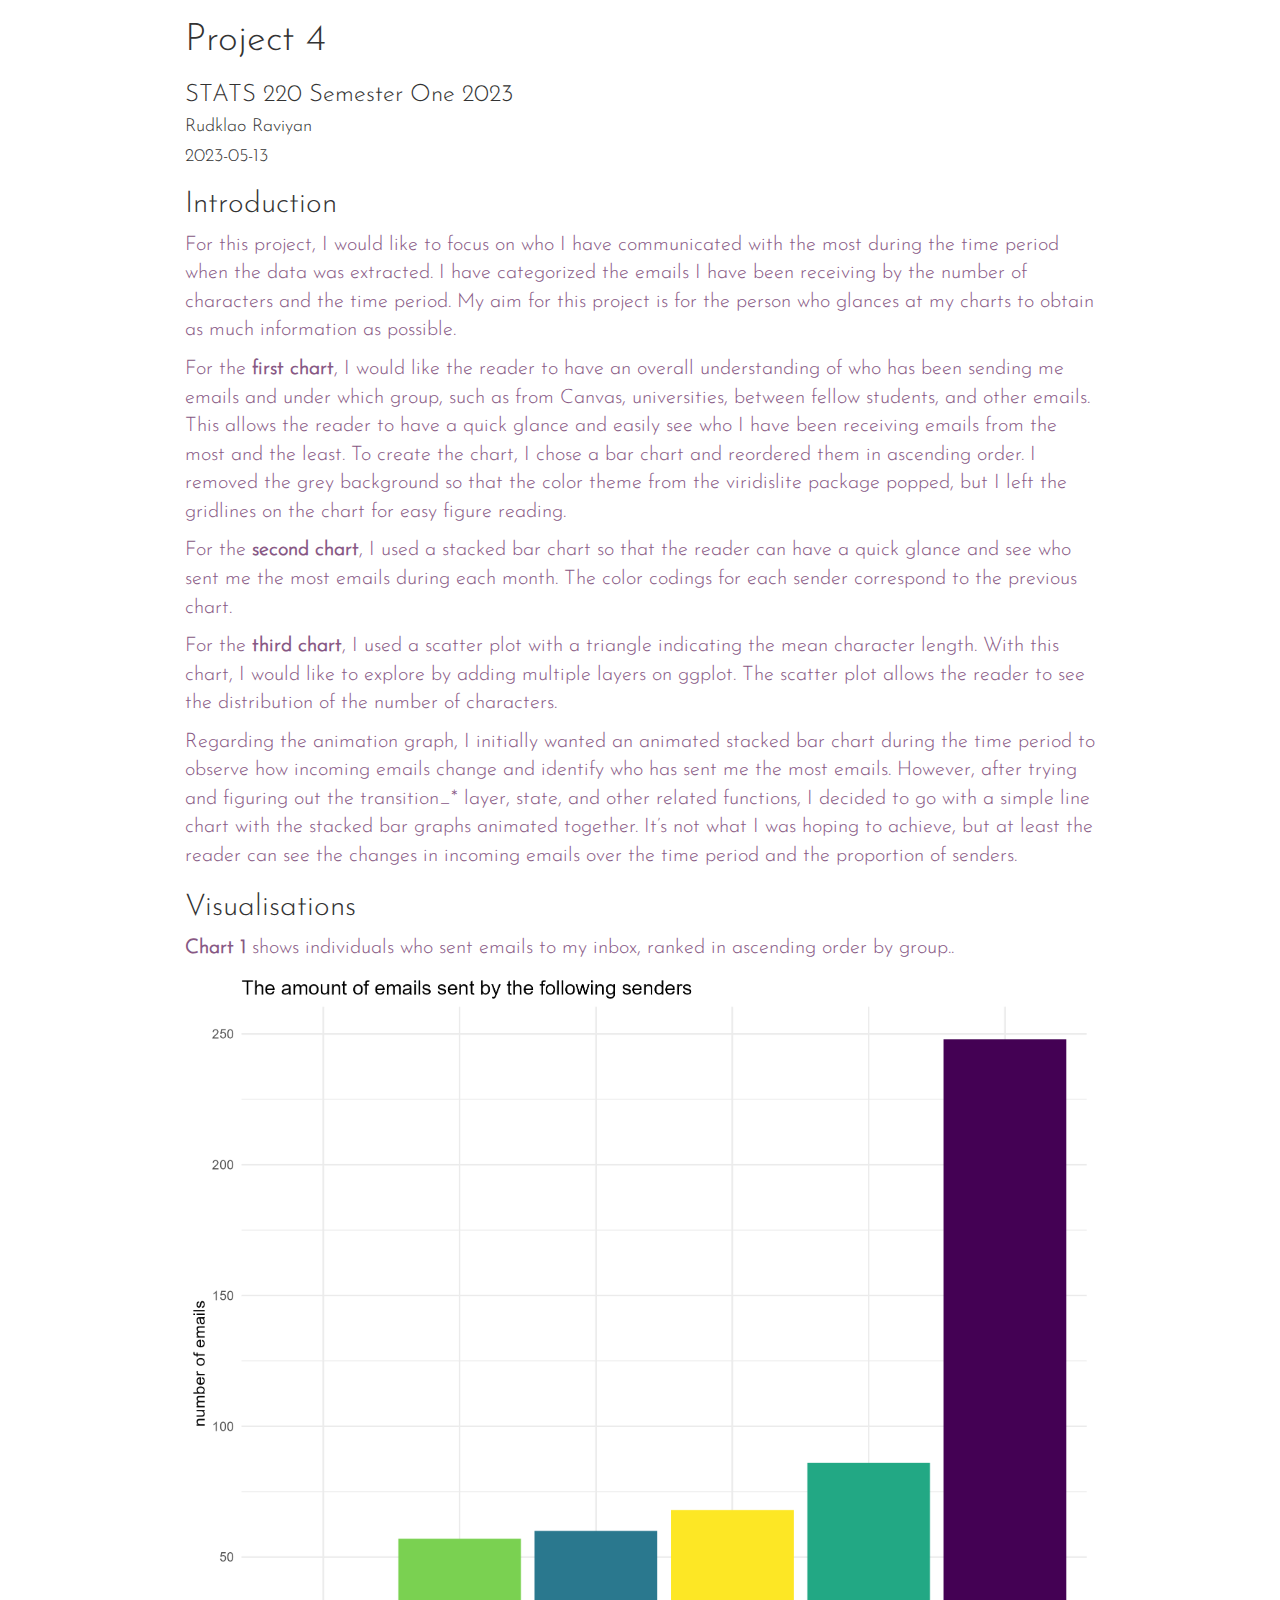
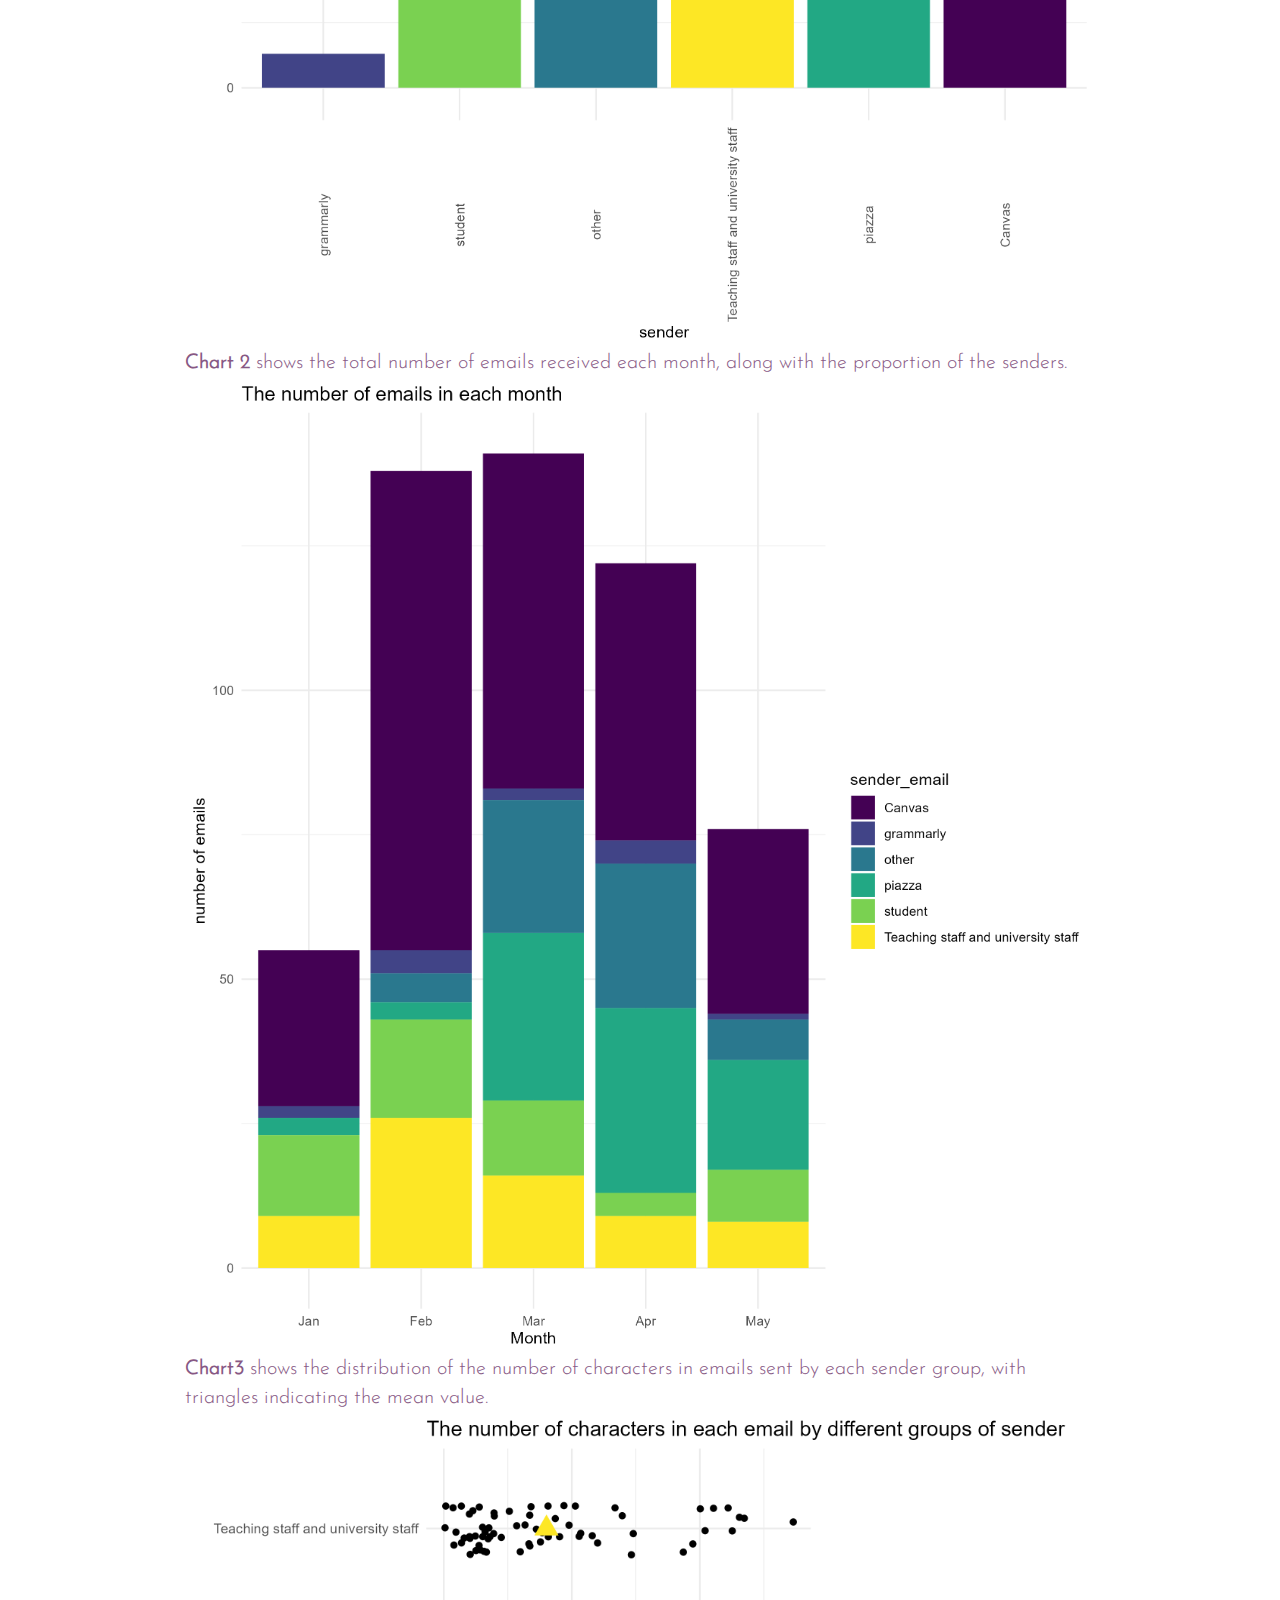
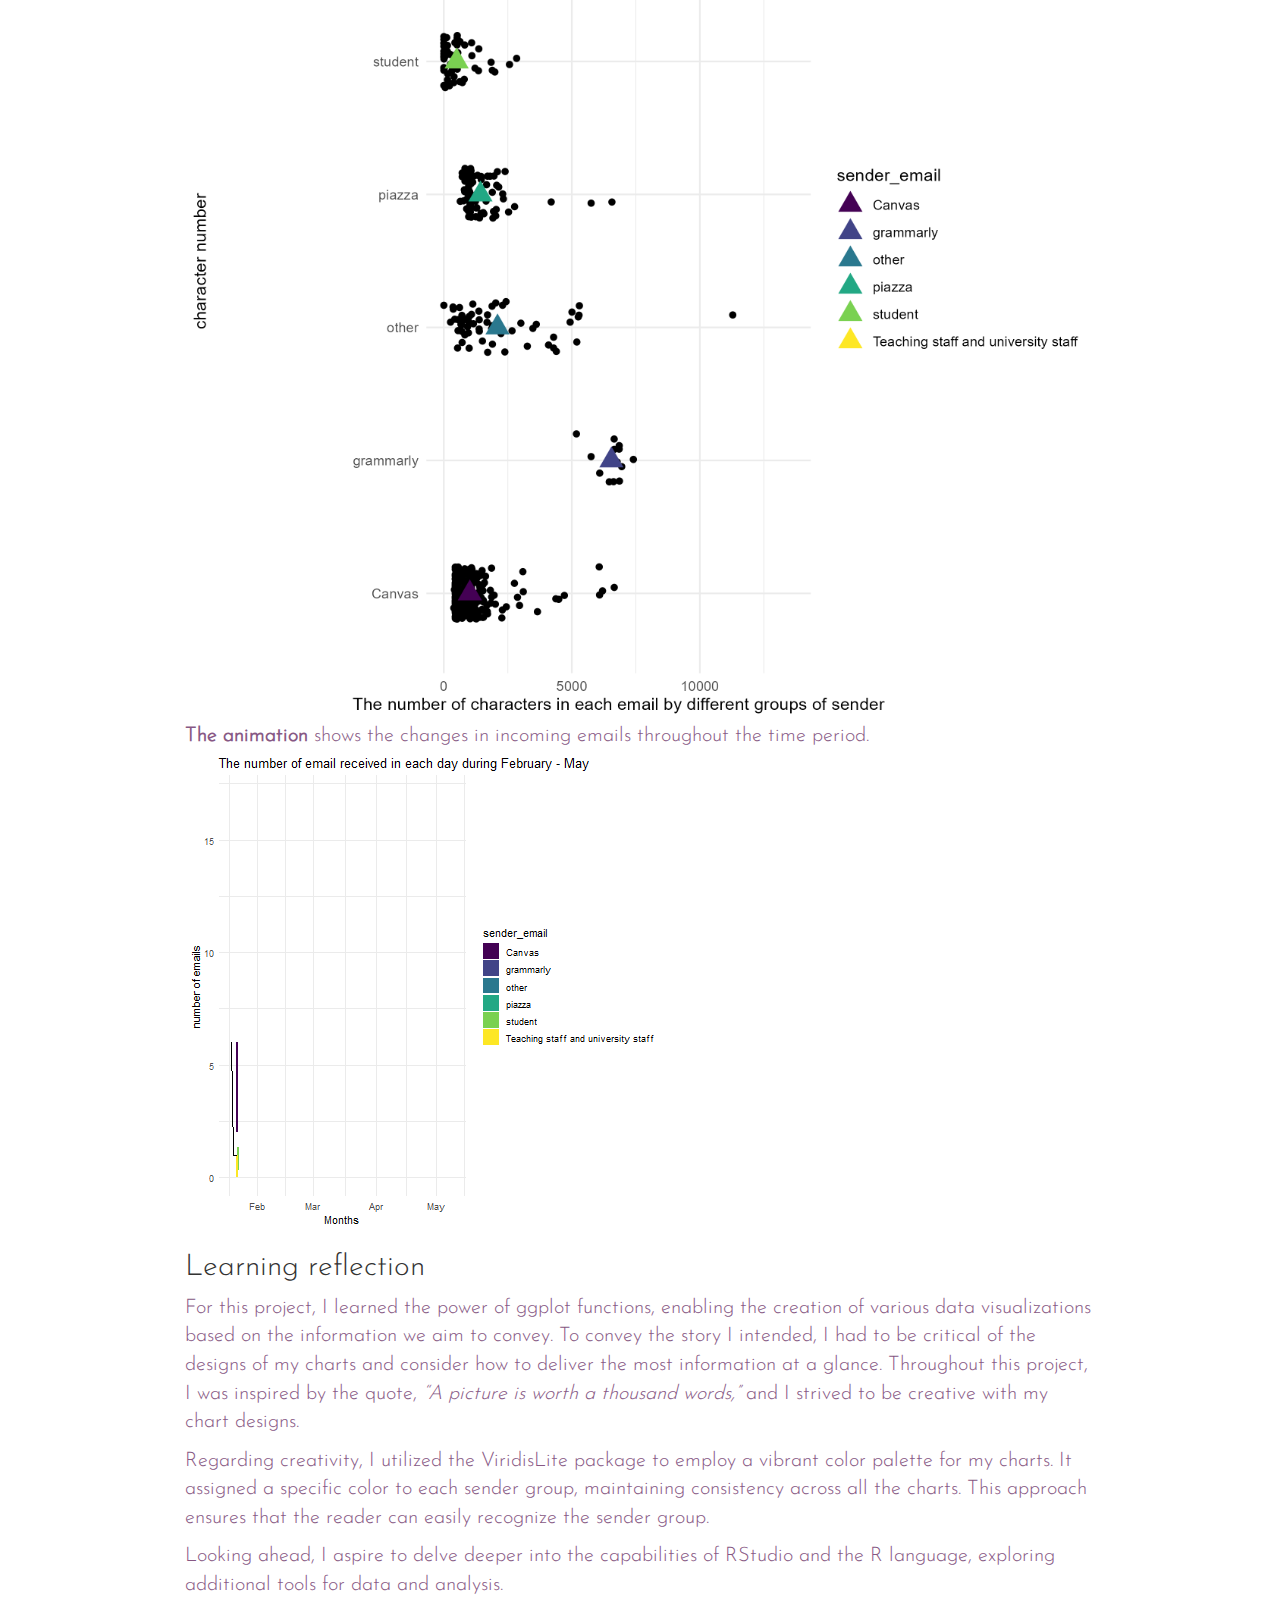
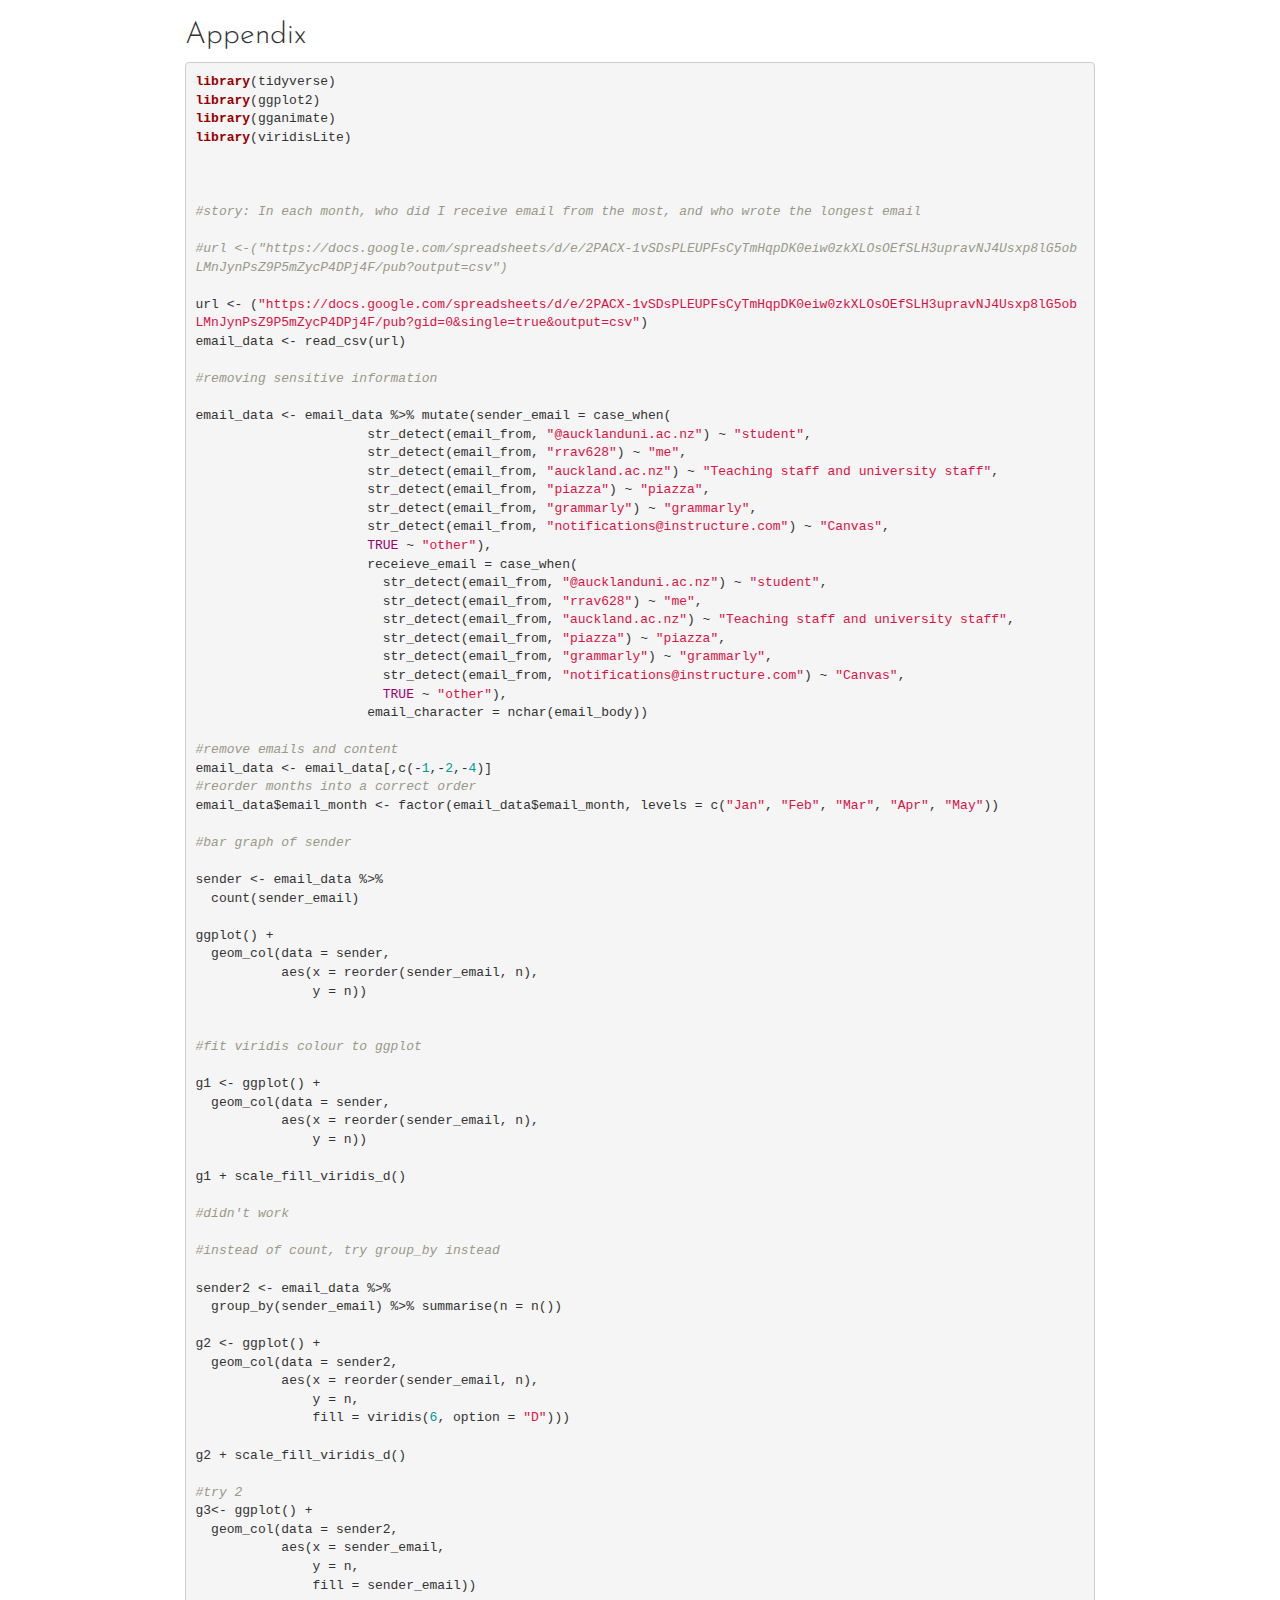
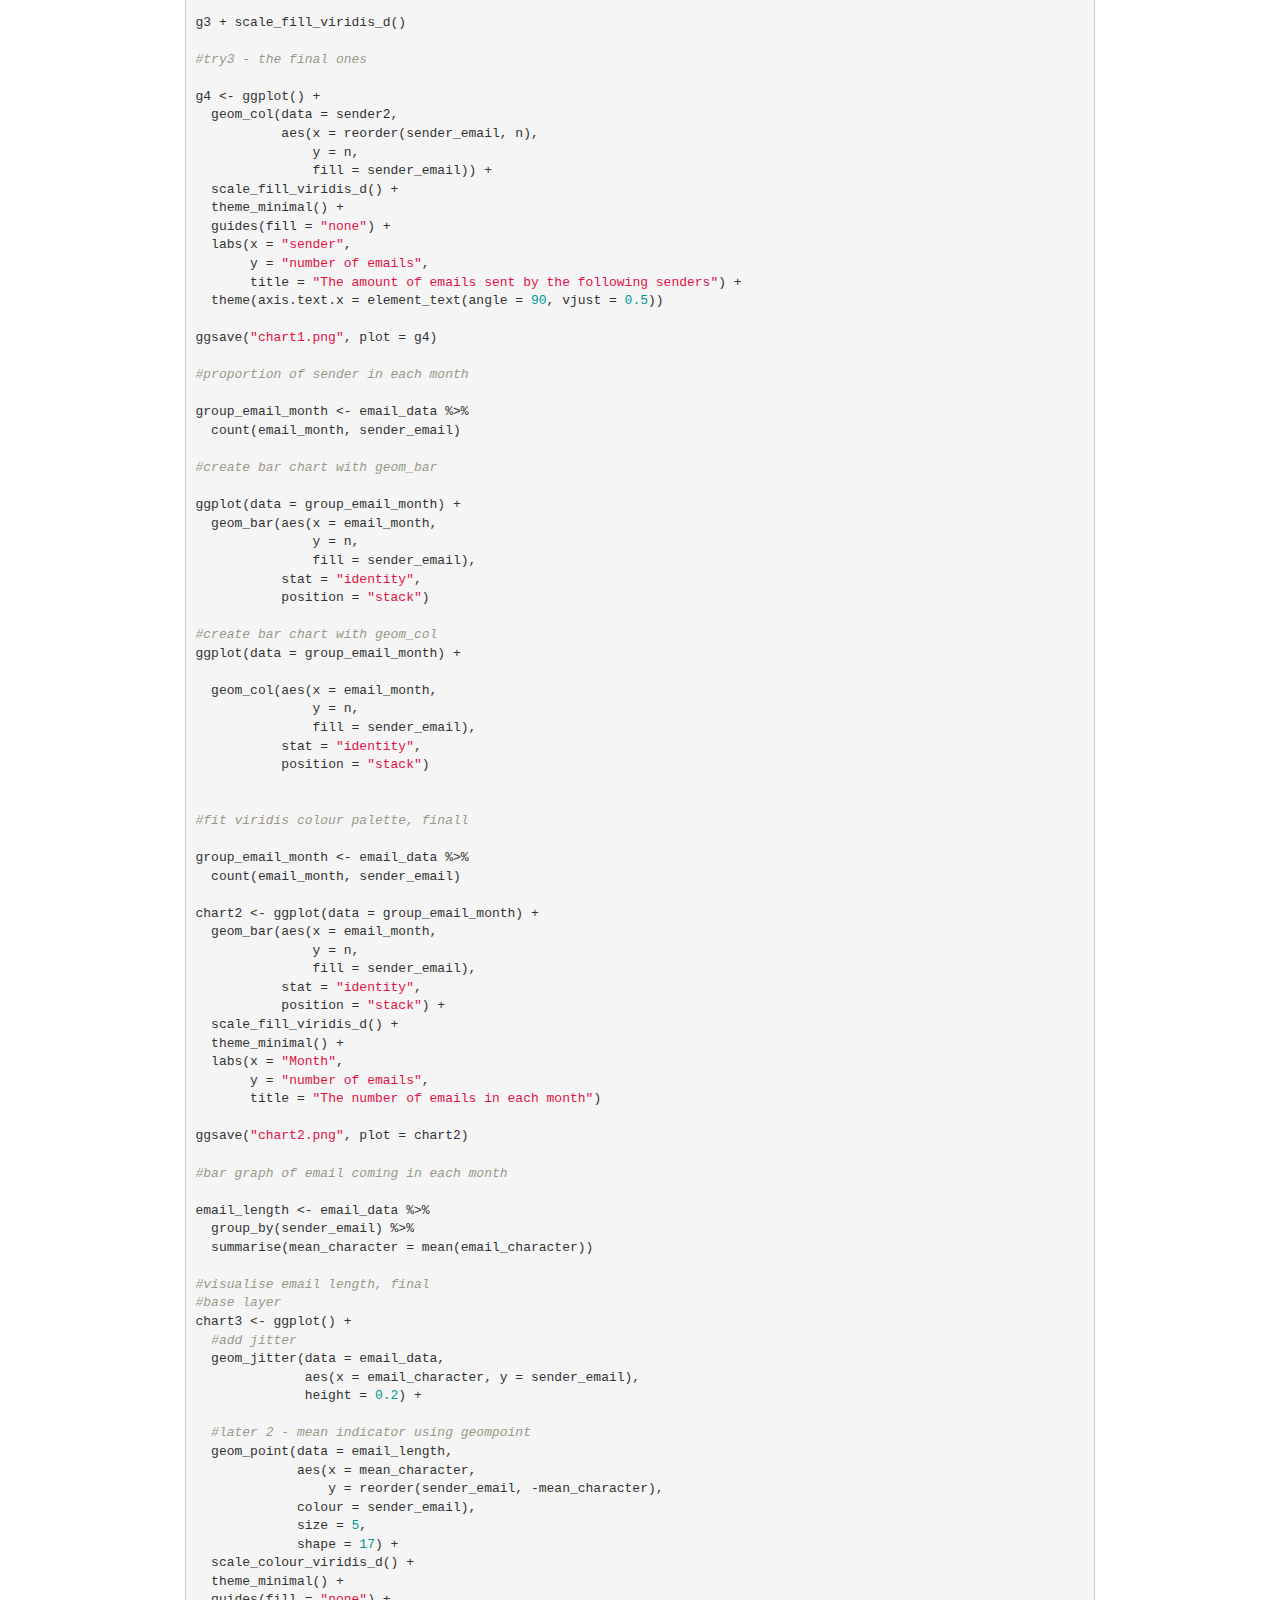
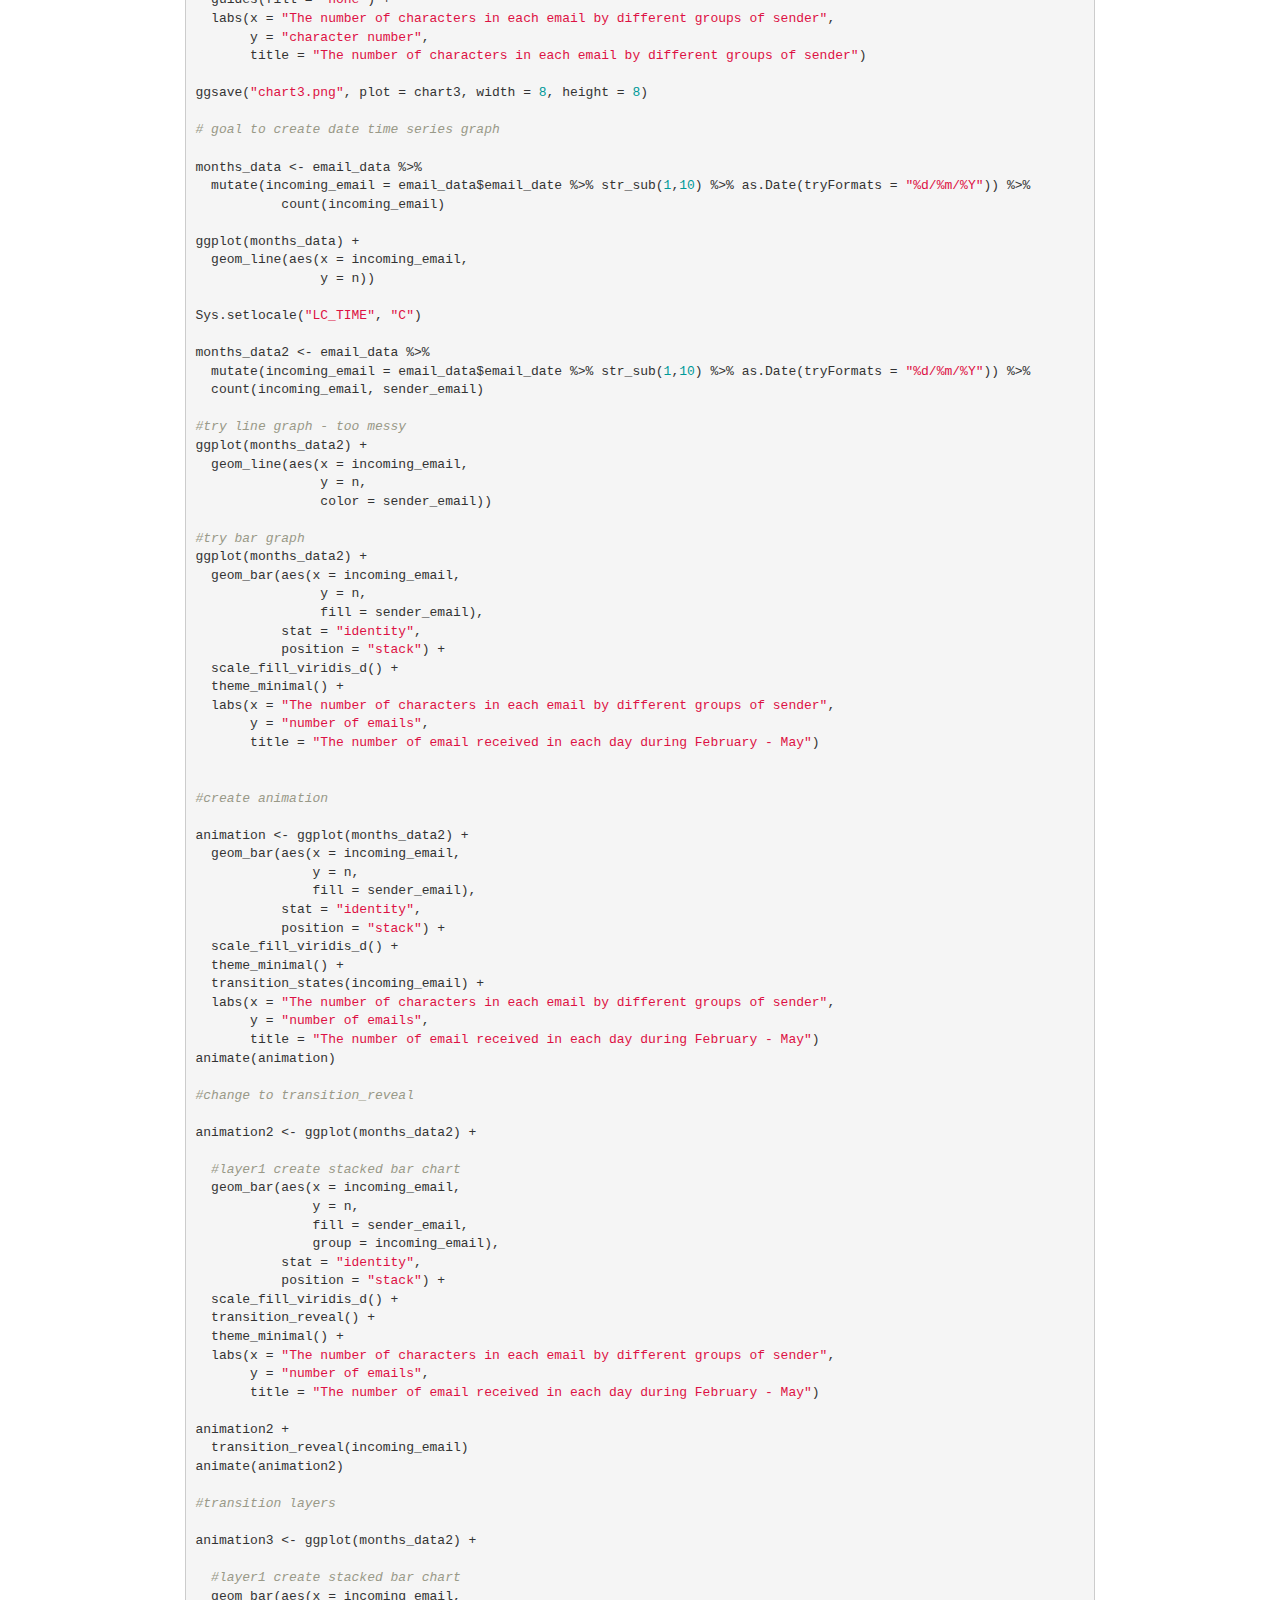
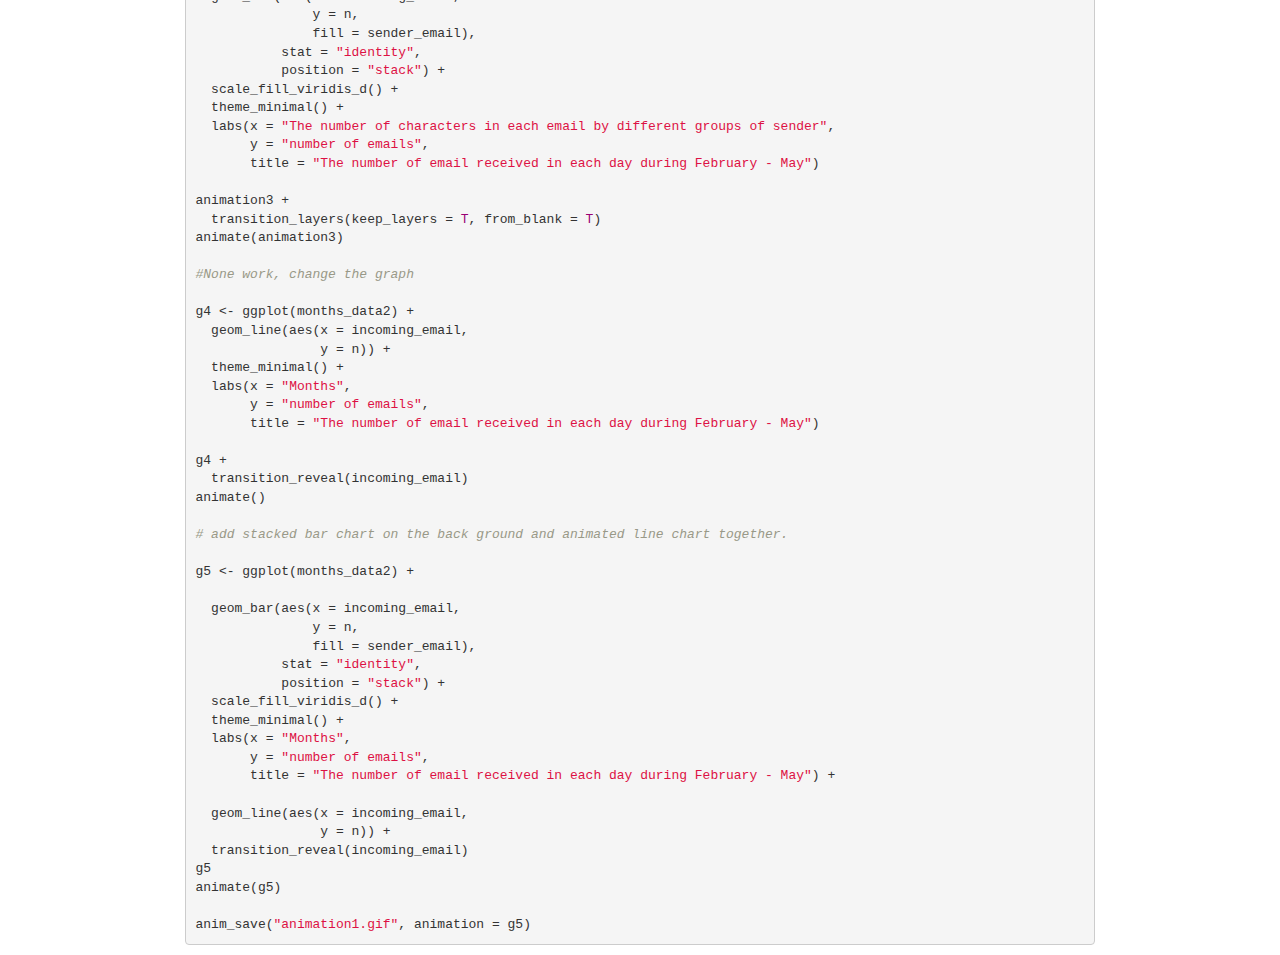
